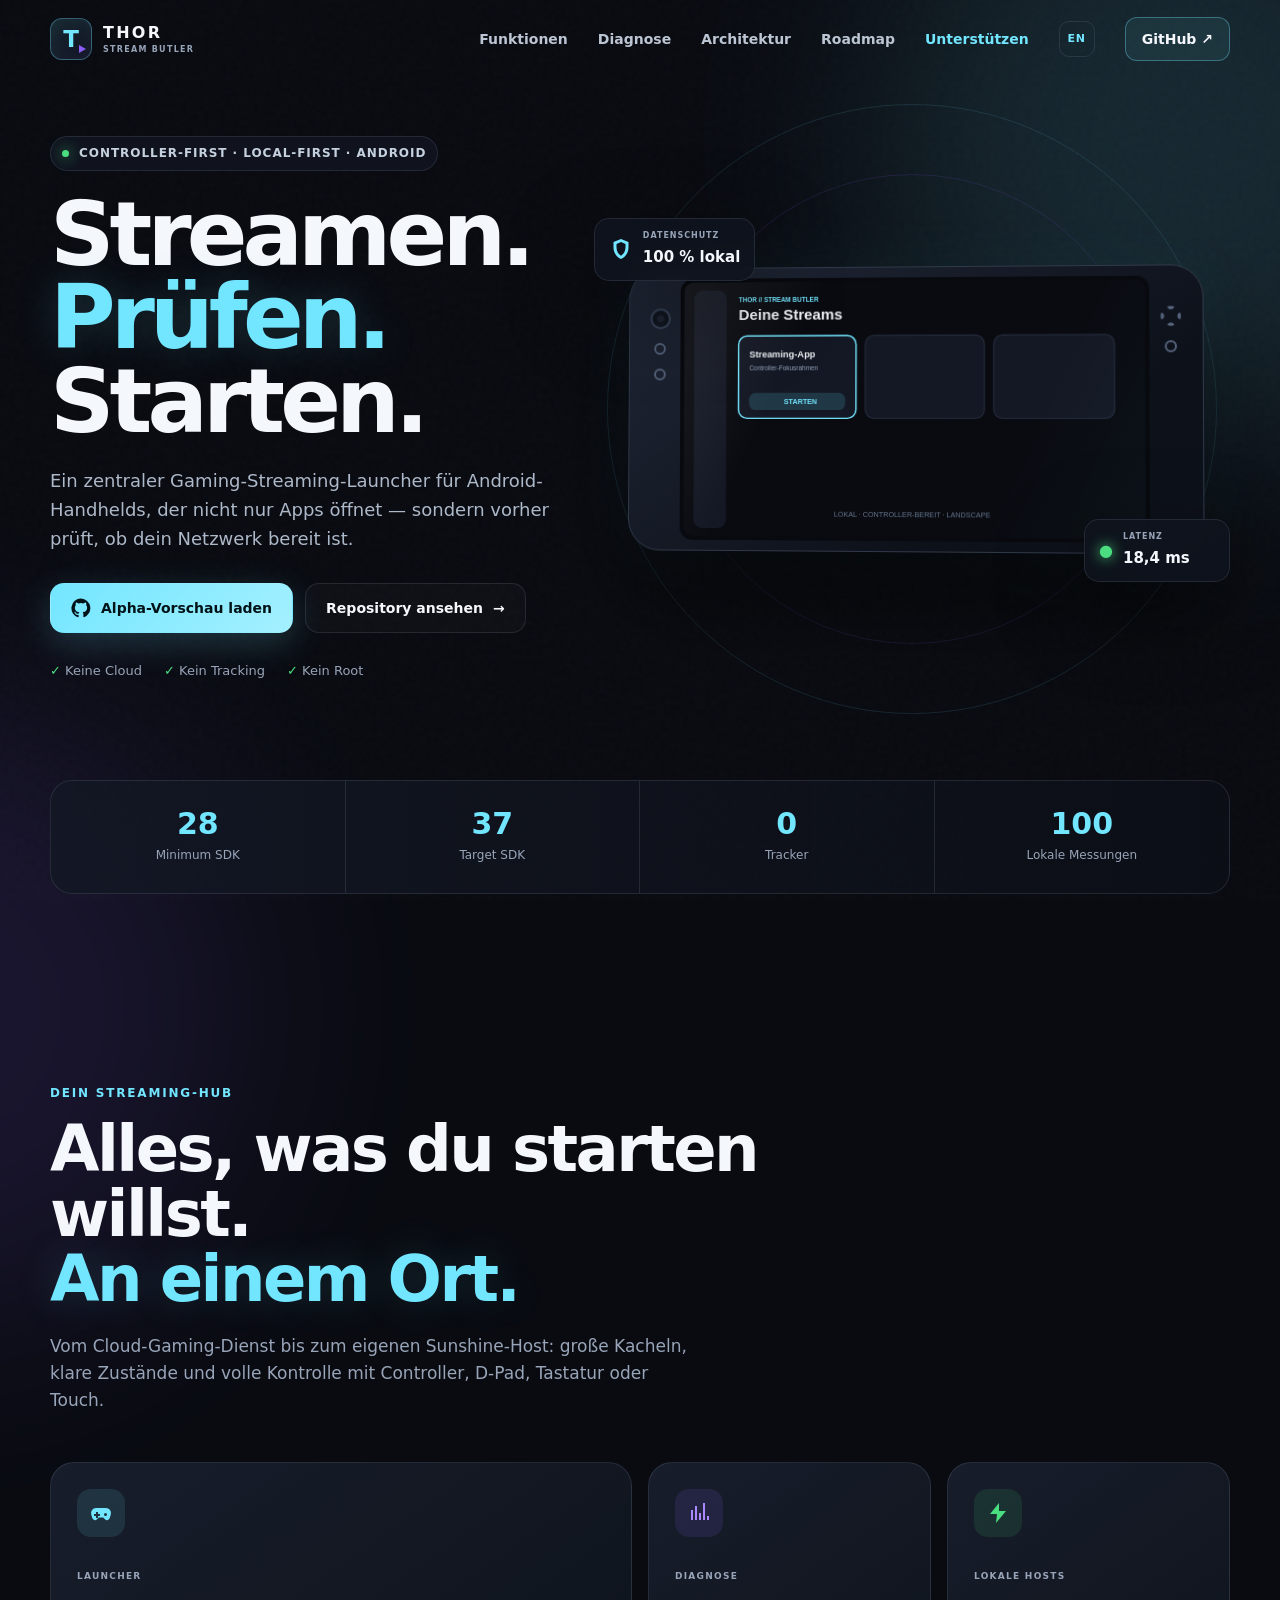
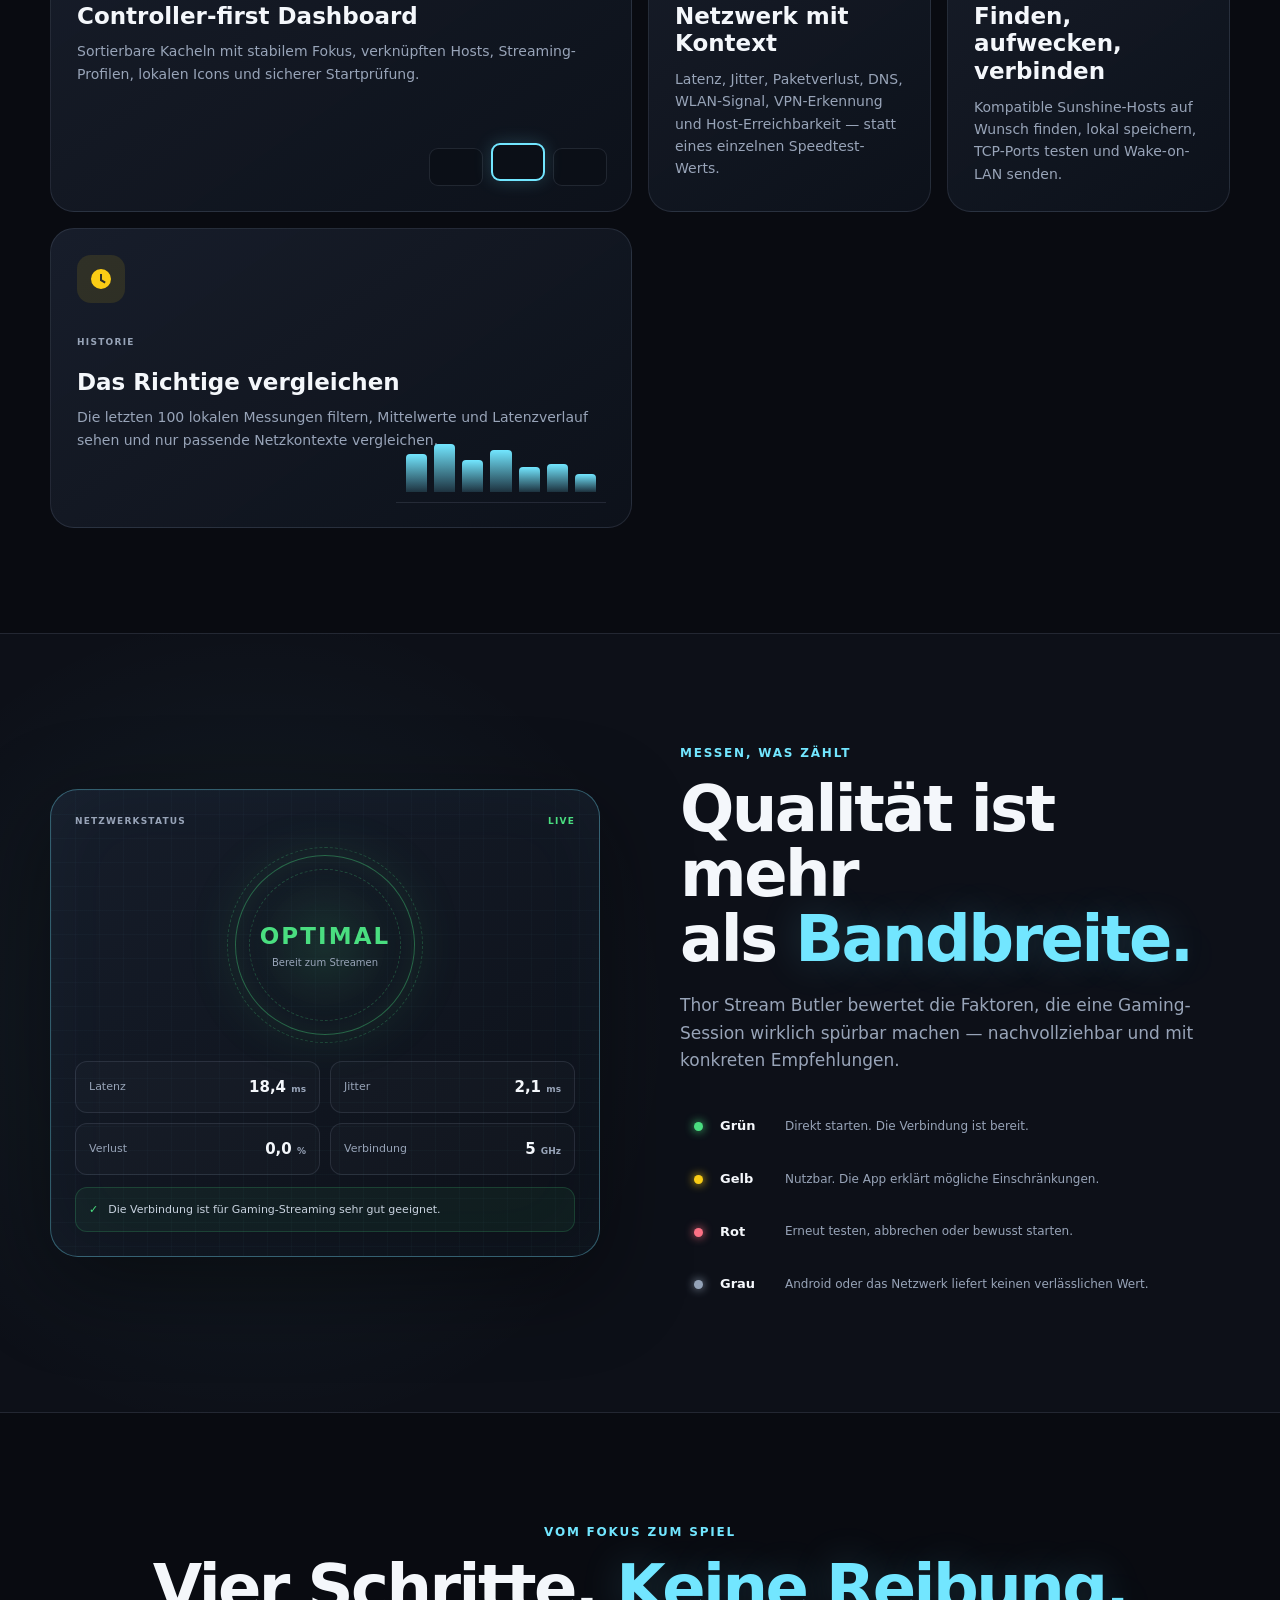
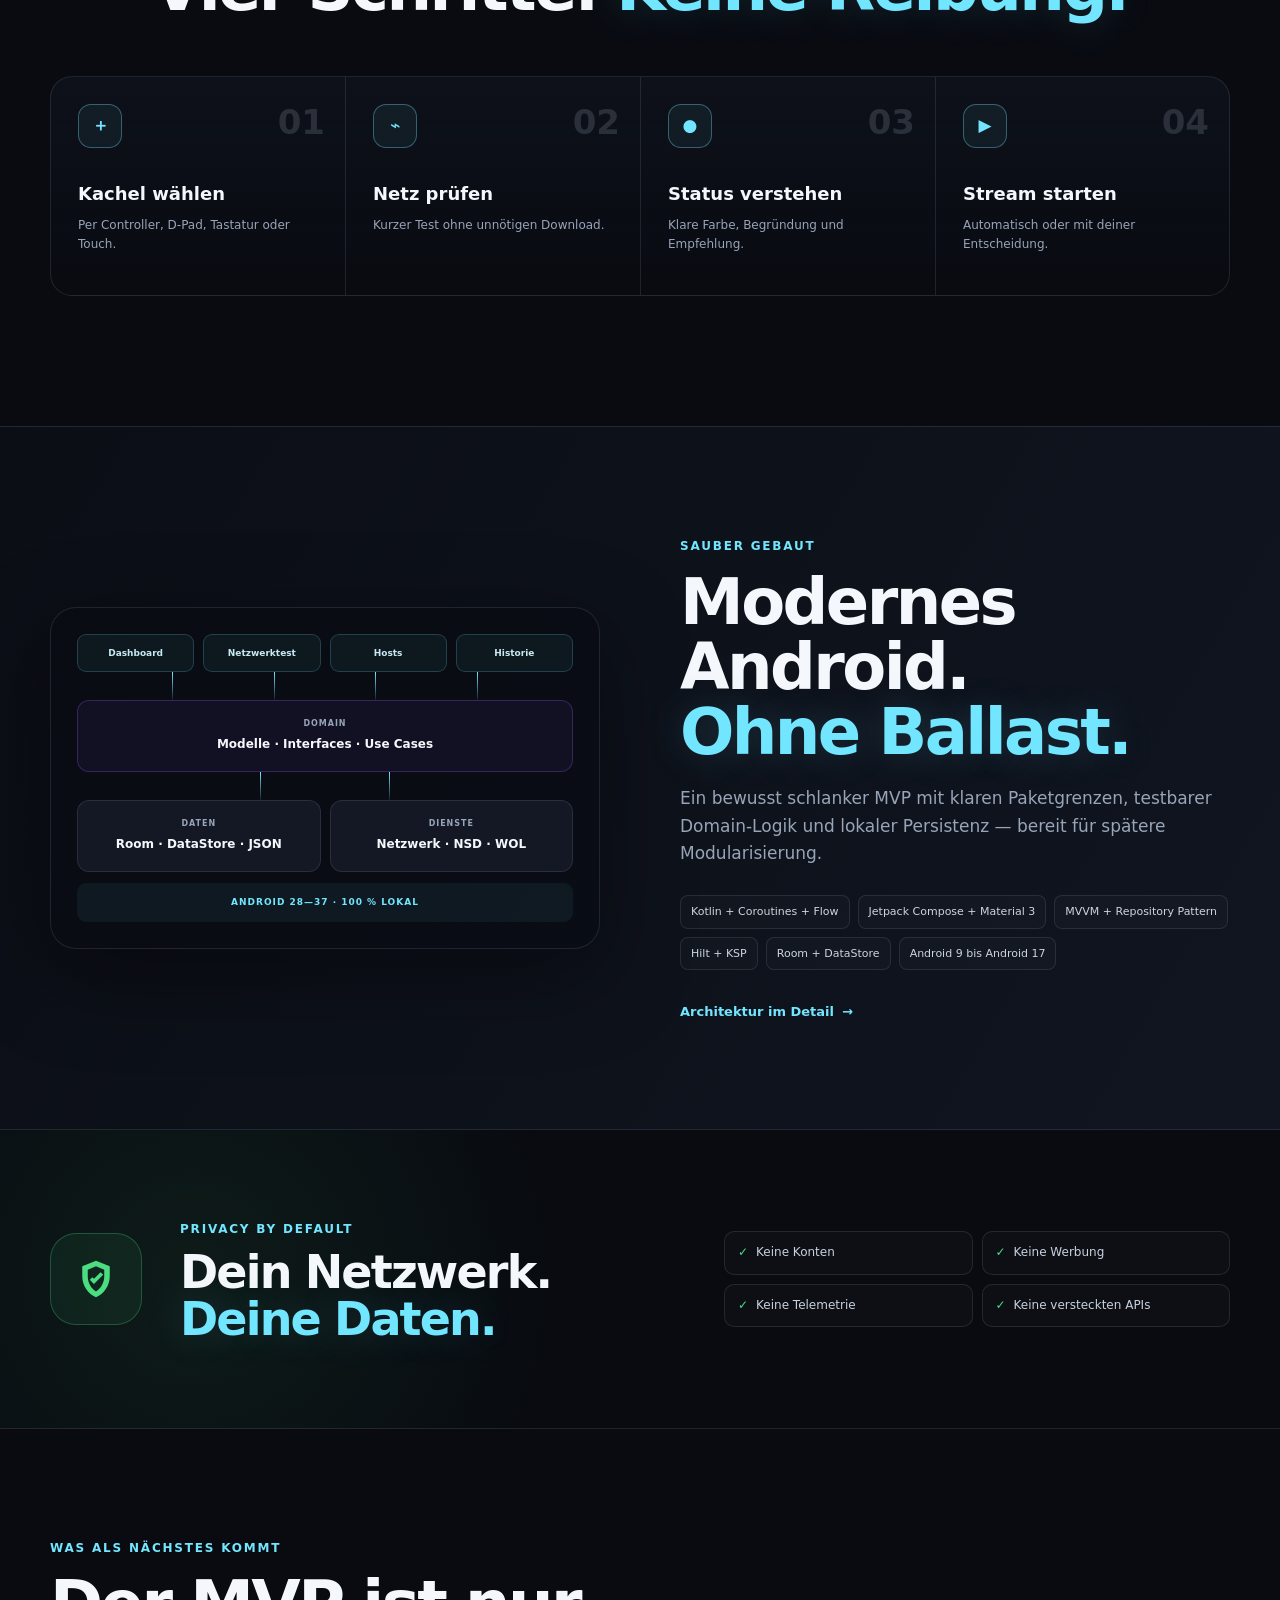
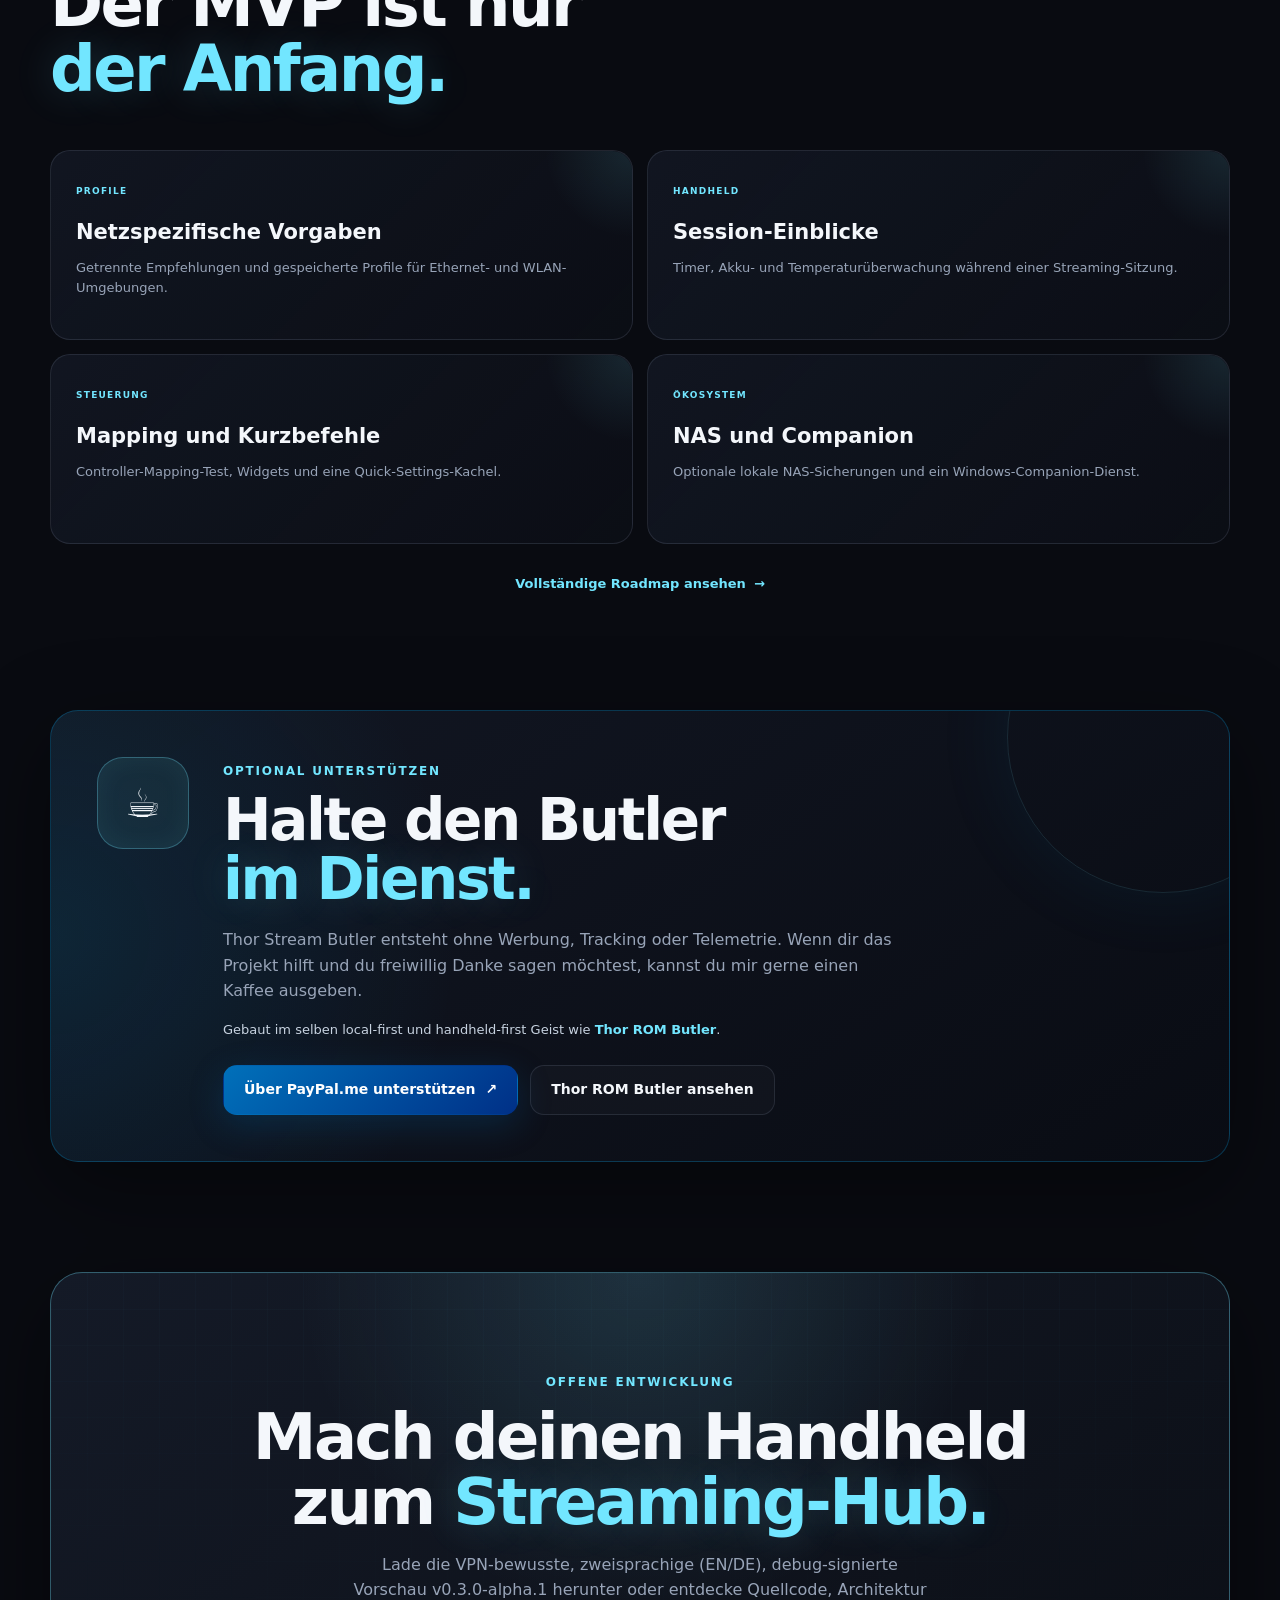
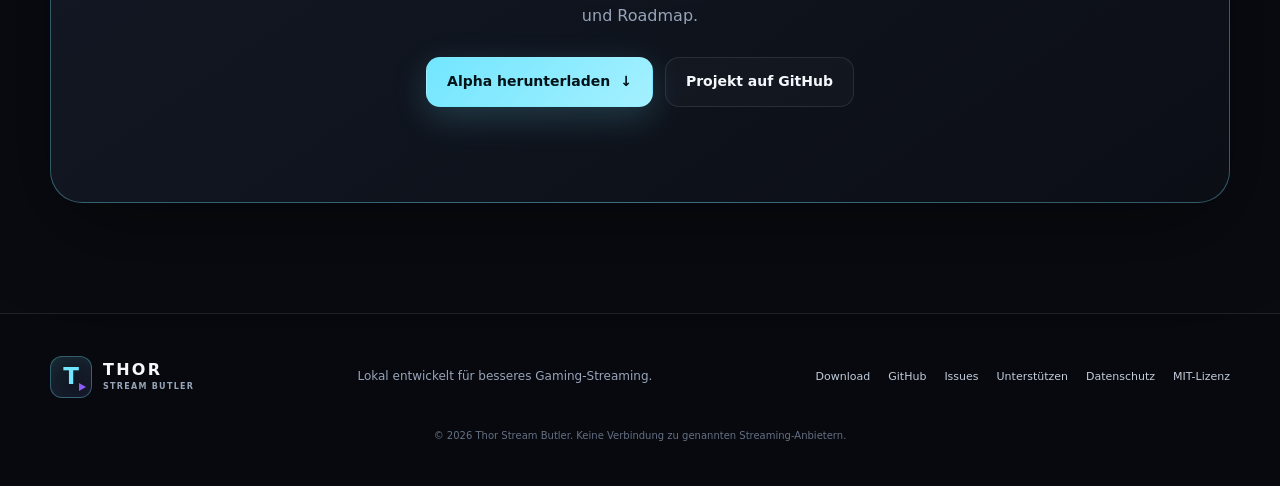
==== docs/de/index.html @ 39e998e2 "docs: prepare bilingual market release gates" ====
<!doctype html>
<html lang="de">
<head>
  <meta charset="utf-8">
  <meta name="viewport" content="width=device-width, initial-scale=1">
  <meta name="theme-color" content="#090b11">
  <meta name="color-scheme" content="dark">
  <meta name="description" content="Thor Stream Butler bündelt Gaming-Streaming-Apps auf Android-Handhelds und prüft vor dem Start die Netzwerkqualität.">
  <meta name="keywords" content="Android, Gaming-Handheld, Streaming-Launcher, Moonlight, Sunshine, Remote Play, Kotlin, Jetpack Compose">
  <meta name="author" content="Thor Stream Butler Contributors">
  <meta property="og:type" content="website">
  <meta property="og:locale" content="de_DE">
  <meta property="og:title" content="Thor Stream Butler — Streamen. Prüfen. Starten.">
  <meta property="og:description" content="Der lokale, controller-first Gaming-Streaming-Launcher für Android-Handhelds.">
  <meta property="og:url" content="https://strugglechen1337.github.io/thor-stream-butler/de/">
  <meta property="og:image" content="https://strugglechen1337.github.io/thor-stream-butler/screenshots/dashboard-landscape-de.svg">
  <meta name="twitter:card" content="summary_large_image">
  <link rel="canonical" href="https://strugglechen1337.github.io/thor-stream-butler/de/">
  <link rel="alternate" hreflang="en" href="https://strugglechen1337.github.io/thor-stream-butler/">
  <link rel="alternate" hreflang="de" href="https://strugglechen1337.github.io/thor-stream-butler/de/">
  <link rel="alternate" hreflang="x-default" href="https://strugglechen1337.github.io/thor-stream-butler/">
  <link rel="icon" href="data:image/svg+xml,%3Csvg xmlns='http://www.w3.org/2000/svg' viewBox='0 0 64 64'%3E%3Crect width='64' height='64' rx='16' fill='%23090b11'/%3E%3Cpath d='M13 14h38v9H37v28H27V23H13z' fill='%2372e6ff'/%3E%3Cpath d='m40 29 12 6-12 6z' fill='%238b5cf6'/%3E%3C/svg%3E">
  <link rel="stylesheet" href="../styles.css">
  <title>Thor Stream Butler — Gaming-Streaming für Android-Handhelds</title>
  <script type="application/ld+json">
  {
    "@context": "https://schema.org",
    "@type": "SoftwareApplication",
    "name": "Thor Stream Butler",
    "applicationCategory": "GameApplication",
    "operatingSystem": "Android 9 oder neuer",
    "softwareVersion": "0.3.0-alpha.1",
    "description": "Lokaler Gaming-Streaming-Launcher mit Netzwerkdiagnose für Android-Handhelds.",
    "url": "https://strugglechen1337.github.io/thor-stream-butler/de/",
    "codeRepository": "https://github.com/Strugglechen1337/thor-stream-butler",
    "isAccessibleForFree": true
  }
  </script>
</head>
<body>
  <a class="skip-link" href="#main">Zum Inhalt springen</a>
  <div class="noise" aria-hidden="true"></div>
  <div class="ambient ambient-one" aria-hidden="true"></div>
  <div class="ambient ambient-two" aria-hidden="true"></div>

  <header class="site-header" data-header>
    <div class="shell header-inner">
      <a class="brand" href="#top" aria-label="Thor Stream Butler Startseite">
        <span class="brand-mark" aria-hidden="true"><span>T</span><i></i></span>
        <span class="brand-copy"><strong>THOR</strong><small>STREAM BUTLER</small></span>
      </a>
      <button class="nav-toggle" type="button" aria-expanded="false" aria-controls="site-nav" data-nav-toggle>
        <span></span><span></span><span></span><span class="sr-only">Navigation öffnen</span>
      </button>
      <nav class="site-nav" id="site-nav" aria-label="Hauptnavigation" data-nav>
        <a href="#features">Funktionen</a>
        <a href="#diagnose">Diagnose</a>
        <a href="#architektur">Architektur</a>
        <a href="#roadmap">Roadmap</a>
        <a href="#support">Unterstützen</a>
        <a class="language-link" href="../" lang="en" hreflang="en" aria-label="English version">EN</a>
        <a class="nav-cta" href="https://github.com/Strugglechen1337/thor-stream-butler">GitHub <span aria-hidden="true">↗</span></a>
      </nav>
    </div>
  </header>

  <main id="main">
    <section class="hero shell" id="top">
      <div class="hero-copy" data-reveal>
        <div class="eyebrow"><span class="live-dot"></span> Controller-first · Local-first · Android</div>
        <h1>Streamen.<br><span>Prüfen.</span> Starten.</h1>
        <p class="hero-lead">Ein zentraler Gaming-Streaming-Launcher für Android-Handhelds, der nicht nur Apps öffnet — sondern vorher prüft, ob dein Netzwerk bereit ist.</p>
        <div class="hero-actions">
          <a class="button button-primary" href="https://github.com/Strugglechen1337/thor-stream-butler/releases/tag/v0.3.0-alpha.1">
            <svg viewBox="0 0 24 24" aria-hidden="true"><path d="M12 .7a11.5 11.5 0 0 0-3.64 22.41c.58.11.79-.25.79-.56v-2.24c-3.22.7-3.9-1.37-3.9-1.37-.53-1.34-1.29-1.7-1.29-1.7-1.05-.72.08-.71.08-.71 1.17.08 1.78 1.2 1.78 1.2 1.04 1.77 2.72 1.26 3.38.96.1-.75.4-1.26.74-1.55-2.57-.29-5.27-1.28-5.27-5.68 0-1.26.45-2.28 1.19-3.09-.12-.29-.52-1.46.11-3.05 0 0 .97-.31 3.16 1.18a10.97 10.97 0 0 1 5.75 0c2.19-1.49 3.15-1.18 3.15-1.18.63 1.59.23 2.76.11 3.05.74.81 1.19 1.83 1.19 3.09 0 4.41-2.71 5.38-5.29 5.67.42.36.79 1.06.79 2.14v3.17c0 .31.21.68.8.56A11.5 11.5 0 0 0 12 .7Z"/></svg>
            Alpha-Vorschau laden
          </a>
          <a class="button button-ghost" href="https://github.com/Strugglechen1337/thor-stream-butler">Repository ansehen <span aria-hidden="true">→</span></a>
        </div>
        <ul class="hero-proof" aria-label="Projektprinzipien">
          <li><span>✓</span> Keine Cloud</li>
          <li><span>✓</span> Kein Tracking</li>
          <li><span>✓</span> Kein Root</li>
        </ul>
      </div>

      <div class="hero-visual" data-reveal data-delay="120">
        <div class="orbit orbit-one" aria-hidden="true"></div>
        <div class="orbit orbit-two" aria-hidden="true"></div>
        <div class="device" aria-label="Konzeptansicht des Landscape-Dashboards">
          <div class="device-rail left"><span></span><span></span><span></span></div>
          <div class="device-screen">
            <div class="screen-glare"></div>
            <img src="../screenshots/dashboard-landscape-de.svg" alt="Thor Stream Butler Dashboard-Konzept im Landscape-Format" width="1280" height="720">
          </div>
          <div class="device-rail right"><span class="button-cluster"></span><span></span></div>
        </div>
        <div class="status-card latency-card"><span class="status-icon optimal">●</span><span><small>LATENZ</small><strong>18,4 ms</strong></span></div>
        <div class="status-card privacy-card">
          <svg viewBox="0 0 24 24" aria-hidden="true"><path d="M12 2 4.5 5v5.5c0 5.1 3.2 9.7 7.5 11.5 4.3-1.8 7.5-6.4 7.5-11.5V5L12 2Zm0 3.1 4.5 1.8v3.6c0 3.5-1.9 6.8-4.5 8.3-2.6-1.5-4.5-4.8-4.5-8.3V6.9L12 5.1Z"/></svg>
          <span><small>DATENSCHUTZ</small><strong>100 % lokal</strong></span>
        </div>
      </div>
    </section>

    <section class="stats shell" aria-label="Technische Eckdaten" data-reveal>
      <div><strong>28</strong><span>Minimum SDK</span></div>
      <div><strong>37</strong><span>Target SDK</span></div>
      <div><strong>0</strong><span>Tracker</span></div>
      <div><strong>100</strong><span>Lokale Messungen</span></div>
    </section>

    <section class="section shell" id="features">
      <div class="section-heading" data-reveal>
        <span class="kicker">DEIN STREAMING-HUB</span>
        <h2>Alles, was du starten willst.<br><em>An einem Ort.</em></h2>
        <p>Vom Cloud-Gaming-Dienst bis zum eigenen Sunshine-Host: große Kacheln, klare Zustände und volle Kontrolle mit Controller, D-Pad, Tastatur oder Touch.</p>
      </div>
      <div class="feature-grid">
        <article class="feature-card feature-card-wide" data-reveal>
          <div class="card-icon cyan"><svg viewBox="0 0 24 24" aria-hidden="true"><path d="M7 7h10a5 5 0 0 1 4.8 6.4l-1.1 3.7a2.8 2.8 0 0 1-4.7 1.2l-1.8-1.8H9.8L8 18.3a2.8 2.8 0 0 1-4.7-1.2l-1.1-3.7A5 5 0 0 1 7 7Zm0 4v2H5v2h2v2h2v-2h2v-2H9v-2H7Zm9.5 1a1.5 1.5 0 1 0 0 3 1.5 1.5 0 0 0 0-3Z"/></svg></div>
          <div><span class="card-label">LAUNCHER</span><h3>Controller-first Dashboard</h3><p>Sortierbare Kacheln mit stabilem Fokus, verknüpften Hosts, Streaming-Profilen, lokalen Icons und sicherer Startprüfung.</p></div>
          <div class="focus-demo" aria-hidden="true"><span></span><span class="focused"></span><span></span></div>
        </article>
        <article class="feature-card" data-reveal data-delay="80">
          <div class="card-icon purple"><svg viewBox="0 0 24 24" aria-hidden="true"><path d="M4 19h2V9H4v10Zm4 0h2V5H8v14Zm4 0h2v-7h-2v7Zm4 0h2V2h-2v17Zm4 0h2v-4h-2v4Z"/></svg></div>
          <span class="card-label">DIAGNOSE</span><h3>Netzwerk mit Kontext</h3><p>Latenz, Jitter, Paketverlust, DNS, WLAN-Signal, VPN-Erkennung und Host-Erreichbarkeit — statt eines einzelnen Speedtest-Werts.</p>
        </article>
        <article class="feature-card" data-reveal data-delay="140">
          <div class="card-icon green"><svg viewBox="0 0 24 24" aria-hidden="true"><path d="m13 2-9 11h7l-1 9 10-12h-7V2Z"/></svg></div>
          <span class="card-label">LOKALE HOSTS</span><h3>Finden, aufwecken, verbinden</h3><p>Kompatible Sunshine-Hosts auf Wunsch finden, lokal speichern, TCP-Ports testen und Wake-on-LAN senden.</p>
        </article>
        <article class="feature-card feature-card-wide" data-reveal data-delay="200">
          <div class="card-icon yellow"><svg viewBox="0 0 24 24" aria-hidden="true"><path d="M12 2a10 10 0 1 0 10 10A10 10 0 0 0 12 2Zm1 5v5.6l3.7 2.2-1 1.7L11 13.7V7h2Z"/></svg></div>
          <div><span class="card-label">HISTORIE</span><h3>Das Richtige vergleichen</h3><p>Die letzten 100 lokalen Messungen filtern, Mittelwerte und Latenzverlauf sehen und nur passende Netzkontexte vergleichen.</p></div>
          <div class="sparkline" aria-hidden="true"><i></i><i></i><i></i><i></i><i></i><i></i><i></i></div>
        </article>
      </div>
    </section>

    <section class="section diagnostic-section" id="diagnose">
      <div class="shell split-layout">
        <div class="diagnostic-visual" data-reveal>
          <div class="diagnostic-panel">
            <div class="panel-top"><span>NETZWERKSTATUS</span><span class="panel-live">LIVE</span></div>
            <div class="quality-orb"><div><strong>OPTIMAL</strong><span>Bereit zum Streamen</span></div></div>
            <div class="metric-grid">
              <div><span>Latenz</span><strong>18,4 <small>ms</small></strong></div>
              <div><span>Jitter</span><strong>2,1 <small>ms</small></strong></div>
              <div><span>Verlust</span><strong>0,0 <small>%</small></strong></div>
              <div><span>Verbindung</span><strong>5 <small>GHz</small></strong></div>
            </div>
            <div class="recommendation"><span>✓</span><p>Die Verbindung ist für Gaming-Streaming sehr gut geeignet.</p></div>
          </div>
        </div>
        <div class="diagnostic-copy" data-reveal data-delay="100">
          <span class="kicker">MESSEN, WAS ZÄHLT</span>
          <h2>Qualität ist mehr<br>als <em>Bandbreite.</em></h2>
          <p>Thor Stream Butler bewertet die Faktoren, die eine Gaming-Session wirklich spürbar machen — nachvollziehbar und mit konkreten Empfehlungen.</p>
          <div class="quality-list">
            <div><span class="quality-dot green"></span><strong>Grün</strong><p>Direkt starten. Die Verbindung ist bereit.</p></div>
            <div><span class="quality-dot yellow"></span><strong>Gelb</strong><p>Nutzbar. Die App erklärt mögliche Einschränkungen.</p></div>
            <div><span class="quality-dot red"></span><strong>Rot</strong><p>Erneut testen, abbrechen oder bewusst starten.</p></div>
            <div><span class="quality-dot gray"></span><strong>Grau</strong><p>Android oder das Netzwerk liefert keinen verlässlichen Wert.</p></div>
          </div>
        </div>
      </div>
    </section>

    <section class="section shell flow-section">
      <div class="section-heading compact" data-reveal><span class="kicker">VOM FOKUS ZUM SPIEL</span><h2>Vier Schritte. <em>Keine Reibung.</em></h2></div>
      <ol class="flow-grid">
        <li data-reveal><span>01</span><div class="flow-icon">＋</div><h3>Kachel wählen</h3><p>Per Controller, D-Pad, Tastatur oder Touch.</p></li>
        <li data-reveal data-delay="70"><span>02</span><div class="flow-icon">⌁</div><h3>Netz prüfen</h3><p>Kurzer Test ohne unnötigen Download.</p></li>
        <li data-reveal data-delay="140"><span>03</span><div class="flow-icon">●</div><h3>Status verstehen</h3><p>Klare Farbe, Begründung und Empfehlung.</p></li>
        <li data-reveal data-delay="210"><span>04</span><div class="flow-icon">▶</div><h3>Stream starten</h3><p>Automatisch oder mit deiner Entscheidung.</p></li>
      </ol>
    </section>

    <section class="section architecture-section" id="architektur">
      <div class="shell split-layout reverse">
        <div class="architecture-copy" data-reveal>
          <span class="kicker">SAUBER GEBAUT</span>
          <h2>Modernes Android.<br><em>Ohne Ballast.</em></h2>
          <p>Ein bewusst schlanker MVP mit klaren Paketgrenzen, testbarer Domain-Logik und lokaler Persistenz — bereit für spätere Modularisierung.</p>
          <ul class="tech-list"><li>Kotlin + Coroutines + Flow</li><li>Jetpack Compose + Material 3</li><li>MVVM + Repository Pattern</li><li>Hilt + KSP</li><li>Room + DataStore</li><li>Android 9 bis Android 17</li></ul>
          <a class="text-link" href="https://github.com/Strugglechen1337/thor-stream-butler#projektstruktur">Architektur im Detail <span>→</span></a>
        </div>
        <div class="architecture-map" data-reveal data-delay="100" aria-label="Architekturübersicht">
          <div class="arch-row arch-features"><span>Dashboard</span><span>Netzwerktest</span><span>Hosts</span><span>Historie</span></div>
          <div class="arch-connector"><i></i><i></i><i></i><i></i></div>
          <div class="arch-block domain"><small>DOMAIN</small><strong>Modelle · Interfaces · Use Cases</strong></div>
          <div class="arch-connector short"><i></i><i></i></div>
          <div class="arch-row"><div class="arch-block"><small>DATEN</small><strong>Room · DataStore · JSON</strong></div><div class="arch-block"><small>DIENSTE</small><strong>Netzwerk · NSD · WOL</strong></div></div>
          <div class="arch-foundation">ANDROID 28—37 · 100 % LOKAL</div>
        </div>
      </div>
    </section>

    <section class="privacy-section">
      <div class="shell privacy-inner" data-reveal>
        <div class="privacy-mark"><svg viewBox="0 0 24 24" aria-hidden="true"><path d="M12 2 4.5 5v5.5c0 5.1 3.2 9.7 7.5 11.5 4.3-1.8 7.5-6.4 7.5-11.5V5L12 2Zm0 3.1 4.5 1.8v3.6c0 3.5-1.9 6.8-4.5 8.3-2.6-1.5-4.5-4.8-4.5-8.3V6.9L12 5.1Zm-1.1 9.6-2.3-2.3 1.4-1.4.9.9 3.6-3.6 1.4 1.4-5 5Z"/></svg></div>
        <div><span class="kicker">PRIVACY BY DEFAULT</span><h2>Dein Netzwerk.<br><em>Deine Daten.</em></h2></div>
        <ul><li>Keine Konten</li><li>Keine Werbung</li><li>Keine Telemetrie</li><li>Keine versteckten APIs</li></ul>
      </div>
    </section>

    <section class="section shell" id="roadmap">
      <div class="section-heading" data-reveal><span class="kicker">WAS ALS NÄCHSTES KOMMT</span><h2>Der MVP ist nur<br><em>der Anfang.</em></h2></div>
      <div class="roadmap-grid">
        <article data-reveal><span>PROFILE</span><h3>Netzspezifische Vorgaben</h3><p>Getrennte Empfehlungen und gespeicherte Profile für Ethernet- und WLAN-Umgebungen.</p></article>
        <article data-reveal data-delay="60"><span>HANDHELD</span><h3>Session-Einblicke</h3><p>Timer, Akku- und Temperaturüberwachung während einer Streaming-Sitzung.</p></article>
        <article data-reveal data-delay="120"><span>STEUERUNG</span><h3>Mapping und Kurzbefehle</h3><p>Controller-Mapping-Test, Widgets und eine Quick-Settings-Kachel.</p></article>
        <article data-reveal data-delay="180"><span>ÖKOSYSTEM</span><h3>NAS und Companion</h3><p>Optionale lokale NAS-Sicherungen und ein Windows-Companion-Dienst.</p></article>
      </div>
      <a class="text-link centered" href="https://github.com/Strugglechen1337/thor-stream-butler#roadmap-nach-dem-mvp">Vollständige Roadmap ansehen <span>→</span></a>
    </section>

    <section class="support-section shell" id="support" data-reveal>
      <div class="support-card">
        <div class="support-icon" aria-hidden="true">☕</div>
        <div class="support-copy">
          <span class="kicker">OPTIONAL UNTERSTÜTZEN</span>
          <h2>Halte den Butler<br><em>im Dienst.</em></h2>
          <p>Thor Stream Butler entsteht ohne Werbung, Tracking oder Telemetrie. Wenn dir das Projekt hilft und du freiwillig Danke sagen möchtest, kannst du mir gerne einen Kaffee ausgeben.</p>
          <p class="family-note">Gebaut im selben local-first und handheld-first Geist wie <a href="https://github.com/Strugglechen1337/ThorROMButler">Thor ROM Butler</a>.</p>
          <div class="hero-actions">
            <a class="button button-paypal" href="https://paypal.me/marcelstrohmeyer" target="_blank" rel="noopener noreferrer">Über PayPal.me unterstützen <span aria-hidden="true">↗</span></a>
            <a class="button button-ghost" href="https://github.com/Strugglechen1337/ThorROMButler">Thor ROM Butler ansehen</a>
          </div>
        </div>
      </div>
    </section>

    <section class="final-cta shell" data-reveal>
      <div class="cta-grid" aria-hidden="true"></div>
      <div class="cta-content">
        <span class="kicker">OFFENE ENTWICKLUNG</span>
        <h2>Mach deinen Handheld<br>zum <em>Streaming-Hub.</em></h2>
        <p>Lade die VPN-bewusste, zweisprachige (EN/DE), debug-signierte Vorschau v0.3.0-alpha.1 herunter oder entdecke Quellcode, Architektur und Roadmap.</p>
        <div class="hero-actions centered-actions">
          <a class="button button-primary" href="https://github.com/Strugglechen1337/thor-stream-butler/releases/tag/v0.3.0-alpha.1">Alpha herunterladen <span>↓</span></a>
          <a class="button button-ghost" href="https://github.com/Strugglechen1337/thor-stream-butler">Projekt auf GitHub</a>
        </div>
      </div>
    </section>
  </main>

  <footer class="site-footer">
    <div class="shell footer-inner">
      <a class="brand" href="#top"><span class="brand-mark" aria-hidden="true"><span>T</span><i></i></span><span class="brand-copy"><strong>THOR</strong><small>STREAM BUTLER</small></span></a>
      <p>Lokal entwickelt für besseres Gaming-Streaming.</p>
      <div class="footer-links"><a href="https://github.com/Strugglechen1337/thor-stream-butler/releases/tag/v0.3.0-alpha.1">Download</a><a href="https://github.com/Strugglechen1337/thor-stream-butler">GitHub</a><a href="https://github.com/Strugglechen1337/thor-stream-butler/issues">Issues</a><a href="#support">Unterstützen</a><a href="./datenschutz/">Datenschutz</a><a href="https://github.com/Strugglechen1337/thor-stream-butler/blob/main/LICENSE">MIT-Lizenz</a></div>
      <small>© <span data-year></span> Thor Stream Butler. Keine Verbindung zu genannten Streaming-Anbietern.</small>
    </div>
  </footer>

  <script src="../app.js" defer></script>
</body>
</html>
---- docs/styles.css ----
:root {
  --bg: #090b11;
  --bg-soft: #0d1018;
  --surface: #131824;
  --surface-2: #1a2130;
  --line: rgba(148, 163, 184, .16);
  --line-strong: rgba(114, 230, 255, .35);
  --text: #f4f7fb;
  --muted: #98a4b8;
  --cyan: #72e6ff;
  --cyan-deep: #1aa7c2;
  --purple: #8b5cf6;
  --green: #4ade80;
  --yellow: #facc15;
  --red: #fb7185;
  --gray: #94a3b8;
  --radius: 24px;
  --shell: min(1180px, calc(100vw - 40px));
  --shadow: 0 26px 90px rgba(0, 0, 0, .42);
}

* { box-sizing: border-box; }
html { scroll-behavior: smooth; scroll-padding-top: 100px; }
body { margin: 0; min-width: 320px; background: var(--bg); color: var(--text); font-family: Inter, ui-sans-serif, system-ui, -apple-system, BlinkMacSystemFont, "Segoe UI", sans-serif; line-height: 1.6; overflow-x: hidden; }
a { color: inherit; text-decoration: none; }
button, a { -webkit-tap-highlight-color: transparent; }
button { color: inherit; font: inherit; }
img, svg { display: block; max-width: 100%; }
::selection { color: #00151c; background: var(--cyan); }

.shell { width: var(--shell); margin-inline: auto; }
.sr-only { position: absolute; width: 1px; height: 1px; overflow: hidden; clip: rect(0, 0, 0, 0); white-space: nowrap; }
.skip-link { position: fixed; z-index: 1000; top: 12px; left: 12px; padding: 10px 16px; border-radius: 10px; color: #00151c; background: var(--cyan); transform: translateY(-160%); transition: transform .2s; }
.skip-link:focus { transform: translateY(0); }
:focus-visible { outline: 3px solid var(--cyan); outline-offset: 4px; }
.noise { position: fixed; z-index: -1; inset: 0; opacity: .035; pointer-events: none; background-image: url("data:image/svg+xml,%3Csvg viewBox='0 0 180 180' xmlns='http://www.w3.org/2000/svg'%3E%3Cfilter id='n'%3E%3CfeTurbulence type='fractalNoise' baseFrequency='.9' numOctaves='4' stitchTiles='stitch'/%3E%3C/filter%3E%3Crect width='100%25' height='100%25' filter='url(%23n)' opacity='.6'/%3E%3C/svg%3E"); }
.ambient { position: absolute; z-index: -2; width: 620px; height: 620px; border-radius: 50%; filter: blur(110px); opacity: .13; pointer-events: none; }
.ambient-one { top: -170px; right: -220px; background: var(--cyan); }
.ambient-two { top: 700px; left: -380px; background: var(--purple); }

.site-header { position: fixed; z-index: 100; top: 0; width: 100%; border-bottom: 1px solid transparent; transition: background .25s, border-color .25s, backdrop-filter .25s; }
.site-header.scrolled { border-color: var(--line); background: rgba(9, 11, 17, .82); backdrop-filter: blur(18px); }
.header-inner { display: flex; align-items: center; justify-content: space-between; min-height: 78px; }
.brand { display: inline-flex; align-items: center; gap: 11px; }
.brand-mark { position: relative; display: grid; width: 42px; height: 42px; border: 1px solid var(--line-strong); border-radius: 12px; place-items: center; background: linear-gradient(145deg, rgba(114, 230, 255, .12), rgba(139, 92, 246, .08)); box-shadow: inset 0 0 20px rgba(114, 230, 255, .06); }
.brand-mark span { color: var(--cyan); font-size: 23px; font-weight: 900; line-height: 1; }
.brand-mark i { position: absolute; right: 5px; bottom: 6px; width: 0; height: 0; border-top: 4px solid transparent; border-bottom: 4px solid transparent; border-left: 7px solid var(--purple); }
.brand-copy { display: grid; line-height: 1; }
.brand-copy strong { letter-spacing: .14em; font-size: 16px; }
.brand-copy small { margin-top: 5px; color: var(--muted); letter-spacing: .16em; font-size: 8px; font-weight: 700; }
.site-nav { display: flex; align-items: center; gap: 30px; color: #bcc5d3; font-size: 14px; font-weight: 650; }
.site-nav a { transition: color .2s; }
.site-nav a:hover, .site-nav a.active { color: var(--cyan); }
.site-nav .language-link { display: inline-grid; min-width: 36px; min-height: 36px; border: 1px solid var(--line); border-radius: 10px; place-items: center; color: var(--cyan); font-size: 11px; letter-spacing: .08em; }
.site-nav .language-link:hover { border-color: var(--line-strong); background: rgba(114, 230, 255, .06); }
.site-nav .nav-cta { padding: 10px 16px; border: 1px solid var(--line-strong); border-radius: 12px; color: var(--text); background: rgba(114, 230, 255, .07); }
.nav-toggle { display: none; width: 44px; height: 44px; padding: 10px; border: 1px solid var(--line); border-radius: 12px; background: var(--surface); }
.nav-toggle > span:not(.sr-only) { display: block; width: 100%; height: 2px; margin: 4px 0; border-radius: 2px; background: var(--text); transition: transform .2s, opacity .2s; }

.hero { display: grid; grid-template-columns: .88fr 1.12fr; gap: 44px; align-items: center; min-height: 780px; padding-top: 116px; padding-bottom: 78px; }
.hero-copy { position: relative; z-index: 2; }
.eyebrow, .kicker { color: var(--cyan); letter-spacing: .15em; font-size: 12px; font-weight: 800; text-transform: uppercase; }
.eyebrow { display: inline-flex; align-items: center; gap: 10px; padding: 7px 11px; border: 1px solid var(--line); border-radius: 99px; color: #c5d1df; letter-spacing: .08em; background: rgba(19, 24, 36, .7); }
.live-dot { width: 7px; height: 7px; border-radius: 50%; background: var(--green); box-shadow: 0 0 14px var(--green); }
h1, h2, h3, p { margin-top: 0; }
h1 { max-width: 660px; margin: 22px 0 24px; letter-spacing: -.055em; font-size: clamp(58px, 7vw, 94px); font-weight: 880; line-height: .93; }
h1 span, h2 em { color: var(--cyan); font-style: normal; text-shadow: 0 0 40px rgba(114, 230, 255, .18); }
.hero-lead { max-width: 590px; margin-bottom: 30px; color: #adb8c8; font-size: 18px; }
.hero-actions { display: flex; flex-wrap: wrap; gap: 12px; align-items: center; }
.button { display: inline-flex; min-height: 50px; padding: 0 20px; border: 1px solid transparent; border-radius: 14px; align-items: center; justify-content: center; gap: 10px; font-size: 14px; font-weight: 800; transition: transform .2s, border-color .2s, background .2s, box-shadow .2s; }
.button:hover { transform: translateY(-2px); }
.button svg { width: 20px; fill: currentColor; }
.button-primary { color: #021318; background: linear-gradient(135deg, var(--cyan), #a4f0ff); box-shadow: 0 10px 35px rgba(114, 230, 255, .2); }
.button-primary:hover { box-shadow: 0 15px 45px rgba(114, 230, 255, .3); }
.button-ghost { border-color: var(--line); background: rgba(255, 255, 255, .025); }
.button-ghost:hover { border-color: var(--line-strong); background: rgba(114, 230, 255, .055); }
.hero-proof { display: flex; gap: 22px; margin: 28px 0 0; padding: 0; color: var(--muted); font-size: 13px; list-style: none; }
.hero-proof span { color: var(--green); }

.hero-visual { position: relative; min-width: 0; padding: 72px 30px; }
.orbit { position: absolute; inset: 50%; border: 1px solid rgba(114, 230, 255, .12); border-radius: 50%; transform: translate(-50%, -50%); }
.orbit-one { width: 610px; height: 610px; }
.orbit-two { width: 470px; height: 470px; border-color: rgba(139, 92, 246, .14); }
.device { position: relative; z-index: 2; display: grid; grid-template-columns: 42px 1fr 42px; align-items: stretch; padding: 10px; border: 1px solid #303949; border-radius: 32px; background: linear-gradient(145deg, #202736, #0d111a 70%); box-shadow: 0 45px 100px rgba(0, 0, 0, .62), 0 0 70px rgba(114, 230, 255, .07); transform: perspective(1000px) rotateY(-3deg) rotateX(1deg); }
.device-screen { position: relative; overflow: hidden; aspect-ratio: 16 / 9; border: 4px solid #080a0f; border-radius: 13px; background: #080a0f; }
.device-screen img { width: 100%; height: 100%; object-fit: cover; }
.screen-glare { position: absolute; z-index: 2; inset: 0; pointer-events: none; background: linear-gradient(115deg, rgba(255,255,255,.08), transparent 25%, transparent 72%, rgba(114,230,255,.04)); }
.device-rail { display: flex; flex-direction: column; align-items: center; gap: 14px; padding-top: 30px; }
.device-rail span { width: 12px; height: 12px; border: 2px solid #526078; border-radius: 50%; }
.device-rail.left span:first-child { width: 21px; height: 21px; border-color: #384459; box-shadow: inset 0 0 0 5px #111620; }
.device-rail.right .button-cluster { width: 20px; height: 20px; border: 0; background: radial-gradient(circle at 50% 0, #53617a 0 3px, transparent 4px), radial-gradient(circle at 100% 50%, #53617a 0 3px, transparent 4px), radial-gradient(circle at 50% 100%, #53617a 0 3px, transparent 4px), radial-gradient(circle at 0 50%, #53617a 0 3px, transparent 4px); }
.status-card { position: absolute; z-index: 4; display: flex; gap: 10px; align-items: center; min-width: 146px; padding: 11px 14px; border: 1px solid var(--line); border-radius: 15px; background: rgba(15, 20, 30, .88); box-shadow: var(--shadow); backdrop-filter: blur(12px); }
.status-card span { display: grid; }
.status-card small { color: var(--muted); letter-spacing: .12em; font-size: 8px; font-weight: 800; }
.status-card strong { margin-top: 2px; font-size: 15px; }
.latency-card { right: 0; bottom: 42px; }
.privacy-card { top: 24px; left: 0; }
.status-icon.optimal { display: block; color: var(--green); filter: drop-shadow(0 0 7px var(--green)); }
.privacy-card svg { width: 24px; fill: var(--cyan); }

.stats { display: grid; grid-template-columns: repeat(4, 1fr); overflow: hidden; margin-bottom: 80px; border: 1px solid var(--line); border-radius: 22px; background: linear-gradient(90deg, rgba(19,24,36,.85), rgba(13,16,24,.7)); }
.stats div { display: flex; flex-direction: column; align-items: center; padding: 28px 16px; border-right: 1px solid var(--line); text-align: center; }
.stats div:last-child { border-right: 0; }
.stats strong { color: var(--cyan); font-size: 30px; line-height: 1; }
.stats span { margin-top: 7px; color: var(--muted); font-size: 12px; }

.section { padding-top: 105px; padding-bottom: 105px; }
.section-heading { max-width: 770px; margin-bottom: 48px; }
.section-heading.compact { max-width: none; text-align: center; }
h2 { margin: 12px 0 20px; letter-spacing: -.04em; font-size: clamp(40px, 5vw, 66px); line-height: 1.02; }
.section-heading p, .diagnostic-copy > p, .architecture-copy > p { max-width: 650px; color: var(--muted); font-size: 17px; }
.feature-grid { display: grid; grid-template-columns: repeat(4, 1fr); gap: 16px; }
.feature-card { position: relative; overflow: hidden; min-height: 300px; padding: 26px; border: 1px solid var(--line); border-radius: var(--radius); background: linear-gradient(145deg, rgba(25,32,46,.88), rgba(14,18,28,.9)); transition: transform .25s, border-color .25s; }
.feature-card:hover { border-color: var(--line-strong); transform: translateY(-4px); }
.feature-card-wide { grid-column: span 2; }
.feature-card h3 { margin: 16px 0 10px; font-size: 23px; line-height: 1.2; }
.feature-card p { margin-bottom: 0; color: var(--muted); font-size: 14px; }
.card-label { color: var(--muted); letter-spacing: .14em; font-size: 9px; font-weight: 800; }
.card-icon { display: grid; width: 48px; height: 48px; margin-bottom: 24px; border-radius: 14px; place-items: center; }
.card-icon svg { width: 24px; fill: currentColor; }
.card-icon.cyan { color: var(--cyan); background: rgba(114,230,255,.11); }
.card-icon.purple { color: #a987ff; background: rgba(139,92,246,.13); }
.card-icon.green { color: var(--green); background: rgba(74,222,128,.11); }
.card-icon.yellow { color: var(--yellow); background: rgba(250,204,21,.11); }
.focus-demo { position: absolute; right: 24px; bottom: 25px; display: flex; gap: 8px; }
.focus-demo span { width: 54px; height: 38px; border: 1px solid var(--line); border-radius: 9px; background: #0b0f17; }
.focus-demo .focused { border: 2px solid var(--cyan); box-shadow: 0 0 18px rgba(114,230,255,.2); transform: translateY(-5px); }
.sparkline { position: absolute; right: 25px; bottom: 24px; display: flex; gap: 7px; align-items: end; width: 210px; height: 80px; padding: 10px; border-bottom: 1px solid var(--line); }
.sparkline i { flex: 1; border-radius: 4px 4px 0 0; background: linear-gradient(var(--cyan), rgba(114,230,255,.15)); }
.sparkline i:nth-child(1) { height: 65%; }.sparkline i:nth-child(2) { height: 82%; }.sparkline i:nth-child(3) { height: 54%; }.sparkline i:nth-child(4) { height: 72%; }.sparkline i:nth-child(5) { height: 42%; }.sparkline i:nth-child(6) { height: 48%; }.sparkline i:nth-child(7) { height: 30%; }

.diagnostic-section { border-block: 1px solid var(--line); background: radial-gradient(circle at 20% 50%, rgba(114,230,255,.065), transparent 38%), var(--bg-soft); }
.split-layout { display: grid; grid-template-columns: 1fr 1fr; gap: 80px; align-items: center; }
.split-layout.reverse > :first-child { order: 2; }
.diagnostic-panel { position: relative; overflow: hidden; padding: 24px; border: 1px solid var(--line-strong); border-radius: 28px; background: linear-gradient(145deg, #161d2a, #0c1018); box-shadow: var(--shadow), inset 0 0 80px rgba(114,230,255,.03); }
.diagnostic-panel::before { position: absolute; inset: 0; content: ""; pointer-events: none; background-image: linear-gradient(rgba(114,230,255,.025) 1px, transparent 1px), linear-gradient(90deg, rgba(114,230,255,.025) 1px, transparent 1px); background-size: 24px 24px; }
.panel-top { position: relative; display: flex; justify-content: space-between; color: var(--muted); letter-spacing: .13em; font-size: 9px; font-weight: 800; }
.panel-live { color: var(--green); }
.quality-orb { position: relative; display: grid; width: 180px; height: 180px; margin: 26px auto; border: 1px solid rgba(74,222,128,.4); border-radius: 50%; place-items: center; background: radial-gradient(circle, rgba(74,222,128,.12), transparent 62%); box-shadow: 0 0 55px rgba(74,222,128,.1), inset 0 0 34px rgba(74,222,128,.08); }
.quality-orb::before, .quality-orb::after { position: absolute; border: 1px dashed rgba(74,222,128,.24); border-radius: 50%; content: ""; }
.quality-orb::before { inset: -9px; }.quality-orb::after { inset: 13px; }
.quality-orb div { display: grid; z-index: 1; text-align: center; }
.quality-orb strong { color: var(--green); letter-spacing: .09em; font-size: 23px; }
.quality-orb span { color: var(--muted); font-size: 10px; }
.metric-grid { position: relative; display: grid; grid-template-columns: 1fr 1fr; gap: 10px; }
.metric-grid > div { display: flex; justify-content: space-between; align-items: center; padding: 13px; border: 1px solid var(--line); border-radius: 12px; background: rgba(255,255,255,.02); }
.metric-grid span { color: var(--muted); font-size: 11px; }
.metric-grid strong { font-size: 15px; }.metric-grid small { color: var(--muted); font-size: 9px; }
.recommendation { position: relative; display: flex; gap: 10px; margin-top: 12px; padding: 13px; border: 1px solid rgba(74,222,128,.18); border-radius: 12px; color: #c8d2df; background: rgba(74,222,128,.055); font-size: 11px; }
.recommendation span { color: var(--green); }.recommendation p { margin: 0; }
.diagnostic-copy h2, .architecture-copy h2 { margin-top: 12px; }
.quality-list { display: grid; gap: 8px; margin-top: 30px; }
.quality-list > div { display: grid; grid-template-columns: 16px 55px 1fr; gap: 10px; align-items: center; padding: 11px 13px; border: 1px solid transparent; border-radius: 12px; transition: border-color .2s, background .2s; }
.quality-list > div:hover { border-color: var(--line); background: rgba(255,255,255,.02); }
.quality-list strong { font-size: 13px; }.quality-list p { margin: 0; color: var(--muted); font-size: 12px; }
.quality-dot { width: 9px; height: 9px; border-radius: 50%; box-shadow: 0 0 10px currentColor; }
.quality-dot.green { color: var(--green); background: var(--green); }.quality-dot.yellow { color: var(--yellow); background: var(--yellow); }.quality-dot.red { color: var(--red); background: var(--red); }.quality-dot.gray { color: var(--gray); background: var(--gray); }

.flow-section { padding-bottom: 130px; }
.flow-grid { display: grid; grid-template-columns: repeat(4, 1fr); margin: 55px 0 0; padding: 0; counter-reset: flow; list-style: none; }
.flow-grid li { position: relative; min-height: 220px; padding: 27px; border-block: 1px solid var(--line); border-left: 1px solid var(--line); background: linear-gradient(180deg, rgba(19,24,36,.5), rgba(9,11,17,.3)); }
.flow-grid li:first-child { border-radius: 22px 0 0 22px; }.flow-grid li:last-child { border-right: 1px solid var(--line); border-radius: 0 22px 22px 0; }
.flow-grid li > span { position: absolute; top: 18px; right: 20px; color: rgba(148,163,184,.22); font-size: 34px; font-weight: 900; }
.flow-icon { display: grid; width: 44px; height: 44px; margin-bottom: 32px; border: 1px solid var(--line-strong); border-radius: 13px; place-items: center; color: var(--cyan); background: rgba(114,230,255,.06); font-size: 17px; font-weight: 800; }
.flow-grid h3 { margin: 0 0 7px; font-size: 18px; }.flow-grid p { color: var(--muted); font-size: 12px; }

.architecture-section { border-block: 1px solid var(--line); background: linear-gradient(120deg, #0b0e15, #101520); }
.tech-list { display: flex; flex-wrap: wrap; gap: 8px; margin: 28px 0; padding: 0; list-style: none; }
.tech-list li { padding: 7px 10px; border: 1px solid var(--line); border-radius: 8px; color: #cbd5e1; background: rgba(255,255,255,.02); font-size: 11px; }
.text-link { display: inline-flex; align-items: center; gap: 8px; color: var(--cyan); font-size: 13px; font-weight: 800; }
.text-link span { transition: transform .2s; }.text-link:hover span { transform: translateX(4px); }
.architecture-map { padding: 26px; border: 1px solid var(--line); border-radius: 26px; background: rgba(9,11,17,.65); box-shadow: var(--shadow); }
.arch-row { display: grid; grid-template-columns: 1fr 1fr; gap: 9px; }
.arch-features { grid-template-columns: repeat(4, 1fr); }
.arch-features span { padding: 11px 4px; border: 1px solid rgba(114,230,255,.2); border-radius: 9px; color: #c7eaf2; background: rgba(114,230,255,.055); text-align: center; font-size: 9px; font-weight: 700; }
.arch-connector { display: flex; justify-content: space-around; height: 28px; padding-inline: 9%; }
.arch-connector i { width: 1px; background: linear-gradient(var(--cyan), rgba(114,230,255,.1)); }
.arch-connector.short { padding-inline: 24%; }
.arch-block { display: grid; padding: 17px; border: 1px solid var(--line); border-radius: 12px; background: var(--surface); text-align: center; }
.arch-block.domain { border-color: rgba(139,92,246,.28); background: rgba(139,92,246,.07); }
.arch-block small { color: var(--muted); letter-spacing: .12em; font-size: 8px; font-weight: 800; }.arch-block strong { margin-top: 4px; font-size: 12px; }
.arch-foundation { margin-top: 11px; padding: 12px; border-radius: 9px; color: var(--cyan); background: rgba(114,230,255,.06); text-align: center; letter-spacing: .11em; font-size: 9px; font-weight: 800; }

.privacy-section { padding: 85px 0; border-bottom: 1px solid var(--line); background: radial-gradient(circle at 15% 50%, rgba(74,222,128,.08), transparent 35%); }
.privacy-inner { display: grid; grid-template-columns: auto 1fr 1fr; gap: 38px; align-items: center; }
.privacy-mark { display: grid; width: 92px; height: 92px; border: 1px solid rgba(74,222,128,.27); border-radius: 26px; place-items: center; background: rgba(74,222,128,.07); }
.privacy-mark svg { width: 44px; fill: var(--green); }
.privacy-inner h2 { margin: 9px 0 0; font-size: 46px; }
.privacy-inner ul { display: grid; grid-template-columns: 1fr 1fr; gap: 9px; margin: 0; padding: 0; list-style: none; }
.privacy-inner li { padding: 11px 13px; border: 1px solid var(--line); border-radius: 10px; color: #c8d2df; background: rgba(255,255,255,.02); font-size: 12px; }
.privacy-inner li::before { margin-right: 8px; color: var(--green); content: "✓"; }

.roadmap-grid { display: grid; grid-template-columns: 1fr 1fr; gap: 14px; margin-bottom: 30px; }
.roadmap-grid article { position: relative; min-height: 190px; padding: 25px; border: 1px solid var(--line); border-radius: 20px; background: linear-gradient(135deg, rgba(19,24,36,.85), rgba(12,15,23,.72)); }
.roadmap-grid article::after { position: absolute; top: 0; right: 0; width: 90px; height: 90px; border-radius: 0 20px 0 100%; content: ""; background: radial-gradient(circle at 100% 0, rgba(114,230,255,.11), transparent 68%); }
.roadmap-grid span { color: var(--cyan); letter-spacing: .14em; font-size: 9px; font-weight: 800; }
.roadmap-grid h3 { margin: 14px 0 8px; font-size: 21px; }.roadmap-grid p { margin: 0; color: var(--muted); font-size: 13px; }
.text-link.centered { display: flex; width: fit-content; margin: 0 auto; }

.support-section { padding-top: 10px; padding-bottom: 70px; }
.support-card { position: relative; display: grid; grid-template-columns: auto 1fr; gap: 34px; overflow: hidden; padding: 46px; border: 1px solid rgba(0, 156, 222, .28); border-radius: 28px; background: radial-gradient(circle at 0 50%, rgba(0, 156, 222, .12), transparent 34%), linear-gradient(145deg, rgba(19,24,36,.94), rgba(10,13,20,.92)); box-shadow: var(--shadow); }
.support-card::after { position: absolute; top: -130px; right: -90px; width: 310px; height: 310px; border: 1px solid rgba(114,230,255,.12); border-radius: 50%; content: ""; box-shadow: 0 0 80px rgba(0,156,222,.08); }
.support-icon { display: grid; z-index: 1; width: 92px; height: 92px; border: 1px solid rgba(114,230,255,.3); border-radius: 26px; place-items: center; background: rgba(114,230,255,.07); font-size: 40px; box-shadow: inset 0 0 28px rgba(114,230,255,.06); }
.support-copy { position: relative; z-index: 1; max-width: 760px; }
.support-copy h2 { margin: 8px 0 18px; font-size: clamp(38px, 5vw, 58px); }
.support-copy > p { max-width: 680px; color: var(--muted); }
.support-copy .family-note { margin-bottom: 24px; color: #c7d2e0; font-size: 13px; }
.family-note a { color: var(--cyan); font-weight: 750; }
.button-paypal { color: #fff; background: linear-gradient(135deg, #0070ba, #003087); box-shadow: 0 10px 35px rgba(0,112,186,.22); }
.button-paypal:hover { box-shadow: 0 15px 45px rgba(0,112,186,.32); }

.final-cta { position: relative; overflow: hidden; margin-top: 40px; margin-bottom: 110px; padding: 95px 30px; border: 1px solid var(--line-strong); border-radius: 32px; background: radial-gradient(circle at 50% 0, rgba(114,230,255,.13), transparent 43%), linear-gradient(145deg, #141a27, #0b0e15); text-align: center; box-shadow: var(--shadow); }
.cta-grid { position: absolute; inset: 0; opacity: .17; background-image: linear-gradient(rgba(114,230,255,.13) 1px, transparent 1px), linear-gradient(90deg, rgba(114,230,255,.13) 1px, transparent 1px); background-size: 36px 36px; mask-image: linear-gradient(to bottom, black, transparent 80%); }
.cta-content { position: relative; z-index: 1; }
.cta-content h2 { margin: 12px 0 16px; }.cta-content p { max-width: 580px; margin: 0 auto 28px; color: var(--muted); }
.centered-actions { justify-content: center; }

.site-footer { padding: 42px 0; border-top: 1px solid var(--line); background: #07090e; }
.footer-inner { display: grid; grid-template-columns: auto 1fr auto; gap: 30px; align-items: center; }
.footer-inner > p { margin: 0; color: var(--muted); font-size: 12px; text-align: center; }
.footer-links { display: flex; gap: 18px; color: #c2ccda; font-size: 11px; }
.footer-links a:hover { color: var(--cyan); }
.footer-inner > small { grid-column: 1 / -1; color: #657084; font-size: 10px; text-align: center; }

.legal-nav { display: flex; align-items: center; gap: 14px; font-size: 12px; font-weight: 750; }
.legal-nav > a:not(.nav-cta) { color: #c6d0dd; }
.legal-nav > a:hover { color: var(--cyan); }
.legal-page { max-width: 900px; padding-top: 145px; padding-bottom: 100px; }
.legal-page h1 { margin: 18px 0 22px; font-size: clamp(50px, 8vw, 86px); }
.legal-lead { max-width: 820px; color: #c5cfdb; font-size: clamp(17px, 2.2vw, 21px); line-height: 1.7; }
.legal-updated { margin: 24px 0 45px; color: var(--muted); font-size: 12px; letter-spacing: .06em; text-transform: uppercase; }
.legal-page section { margin-top: 18px; padding: 28px 30px; border: 1px solid var(--line); border-radius: 18px; background: rgba(16,20,30,.72); }
.legal-page h2 { margin: 0 0 14px; font-size: 24px; }
.legal-page p, .legal-page li { color: #aeb9c8; font-size: 14px; line-height: 1.75; }
.legal-page ul { margin: 12px 0; padding-left: 22px; }
.legal-page a { color: var(--cyan); text-decoration: underline; text-decoration-color: rgba(114,230,255,.35); text-underline-offset: 3px; }
.legal-page code { padding: 2px 5px; border: 1px solid var(--line); border-radius: 5px; color: #d4dcff; background: #090c13; }

[data-reveal] { opacity: 0; transform: translateY(22px); transition: opacity .65s ease, transform .65s ease; transition-delay: var(--reveal-delay, 0ms); }
[data-reveal].revealed { opacity: 1; transform: translateY(0); }

@media (max-width: 1020px) {
  .hero { grid-template-columns: 1fr; padding-top: 155px; }
  .hero-copy { max-width: 730px; }
  .hero-visual { width: min(760px, 100%); margin-inline: auto; }
  .feature-grid { grid-template-columns: 1fr 1fr; }
  .feature-card-wide { grid-column: span 1; }
  .focus-demo, .sparkline { opacity: .55; }
  .split-layout { gap: 44px; }
}

@media (max-width: 780px) {
  :root { --shell: min(100% - 30px, 680px); }
  .nav-toggle { display: block; }
  .site-nav { position: absolute; top: 68px; right: 15px; left: 15px; display: grid; gap: 0; padding: 10px; border: 1px solid var(--line); border-radius: 16px; background: rgba(13,16,24,.97); box-shadow: var(--shadow); opacity: 0; pointer-events: none; transform: translateY(-8px); transition: opacity .2s, transform .2s; }
  .site-nav.open { opacity: 1; pointer-events: auto; transform: translateY(0); }
  .site-nav a { padding: 12px; border-radius: 9px; }
  .site-nav .language-link { display: flex; min-width: 0; min-height: 0; }
  .site-nav .nav-cta { margin-top: 6px; }
  .nav-toggle[aria-expanded="true"] > span:nth-child(1) { transform: translateY(6px) rotate(45deg); }
  .nav-toggle[aria-expanded="true"] > span:nth-child(2) { opacity: 0; }
  .nav-toggle[aria-expanded="true"] > span:nth-child(3) { transform: translateY(-6px) rotate(-45deg); }
  .hero { min-height: auto; padding-top: 130px; }
  h1 { font-size: clamp(54px, 16vw, 82px); }
  .status-card { display: none; }
  .hero-visual { padding-inline: 0; }
  .device { grid-template-columns: 28px 1fr 28px; border-radius: 24px; }
  .device-rail { padding-top: 20px; }
  .stats { grid-template-columns: 1fr 1fr; }
  .stats div:nth-child(2) { border-right: 0; }.stats div:nth-child(-n+2) { border-bottom: 1px solid var(--line); }
  .section { padding-block: 80px; }
  .split-layout, .privacy-inner { grid-template-columns: 1fr; }
  .support-card { grid-template-columns: 1fr; }
  .support-icon { width: 76px; height: 76px; }
  .split-layout.reverse > :first-child { order: initial; }
  .diagnostic-visual { width: min(520px, 100%); margin-inline: auto; }
  .flow-grid { grid-template-columns: 1fr 1fr; gap: 0; }
  .flow-grid li:first-child { border-radius: 20px 0 0; }.flow-grid li:nth-child(2) { border-right: 1px solid var(--line); border-radius: 0 20px 0 0; }.flow-grid li:nth-child(3) { border-radius: 0 0 0 20px; }.flow-grid li:last-child { border-radius: 0 0 20px; }
  .privacy-inner { text-align: center; }.privacy-mark { margin-inline: auto; }.privacy-inner ul { width: min(500px, 100%); margin-inline: auto; text-align: left; }
  .footer-inner { grid-template-columns: 1fr; justify-items: center; }.footer-inner > small { grid-column: auto; }
}

@media (max-width: 540px) {
  .header-inner { min-height: 68px; }
  .brand-copy { display: none; }
  .hero { gap: 10px; padding-bottom: 45px; }
  .eyebrow { font-size: 9px; }
  .hero-lead { font-size: 16px; }
  .hero-actions { align-items: stretch; flex-direction: column; }
  .button { width: 100%; }
  .hero-proof { flex-wrap: wrap; gap: 10px 18px; }
  .hero-visual { padding-top: 30px; padding-bottom: 30px; }
  .device { padding: 6px; }
  .device-rail { display: none; }.device { display: block; }
  .stats { margin-bottom: 30px; }
  .feature-grid, .roadmap-grid { grid-template-columns: 1fr; }
  .feature-card { min-height: 260px; }
  .focus-demo, .sparkline { display: none; }
  .metric-grid { grid-template-columns: 1fr; }
  .flow-grid { grid-template-columns: 1fr; }
  .flow-grid li, .flow-grid li:first-child, .flow-grid li:nth-child(2), .flow-grid li:nth-child(3), .flow-grid li:last-child { min-height: 175px; border: 1px solid var(--line); border-bottom: 0; border-radius: 0; }
  .flow-grid li:first-child { border-radius: 18px 18px 0 0; }.flow-grid li:last-child { border-bottom: 1px solid var(--line); border-radius: 0 0 18px 18px; }
  .arch-features { grid-template-columns: 1fr 1fr; gap: 7px; }.arch-connector { display: none; }.arch-block { margin-top: 9px; }.arch-row:not(.arch-features) { grid-template-columns: 1fr; }
  .privacy-inner ul { grid-template-columns: 1fr; }
  .support-card { padding: 30px 24px; }
  .final-cta { margin-bottom: 60px; padding: 70px 20px; }
  .legal-nav .nav-cta { display: none; }
  .legal-page { padding-top: 115px; padding-bottom: 65px; }
  .legal-page section { padding: 22px 20px; }
}

@media (prefers-reduced-motion: reduce) {
  html { scroll-behavior: auto; }
  *, *::before, *::after { scroll-behavior: auto !important; animation-duration: .01ms !important; animation-iteration-count: 1 !important; transition-duration: .01ms !important; }
  [data-reveal] { opacity: 1; transform: none; }
}
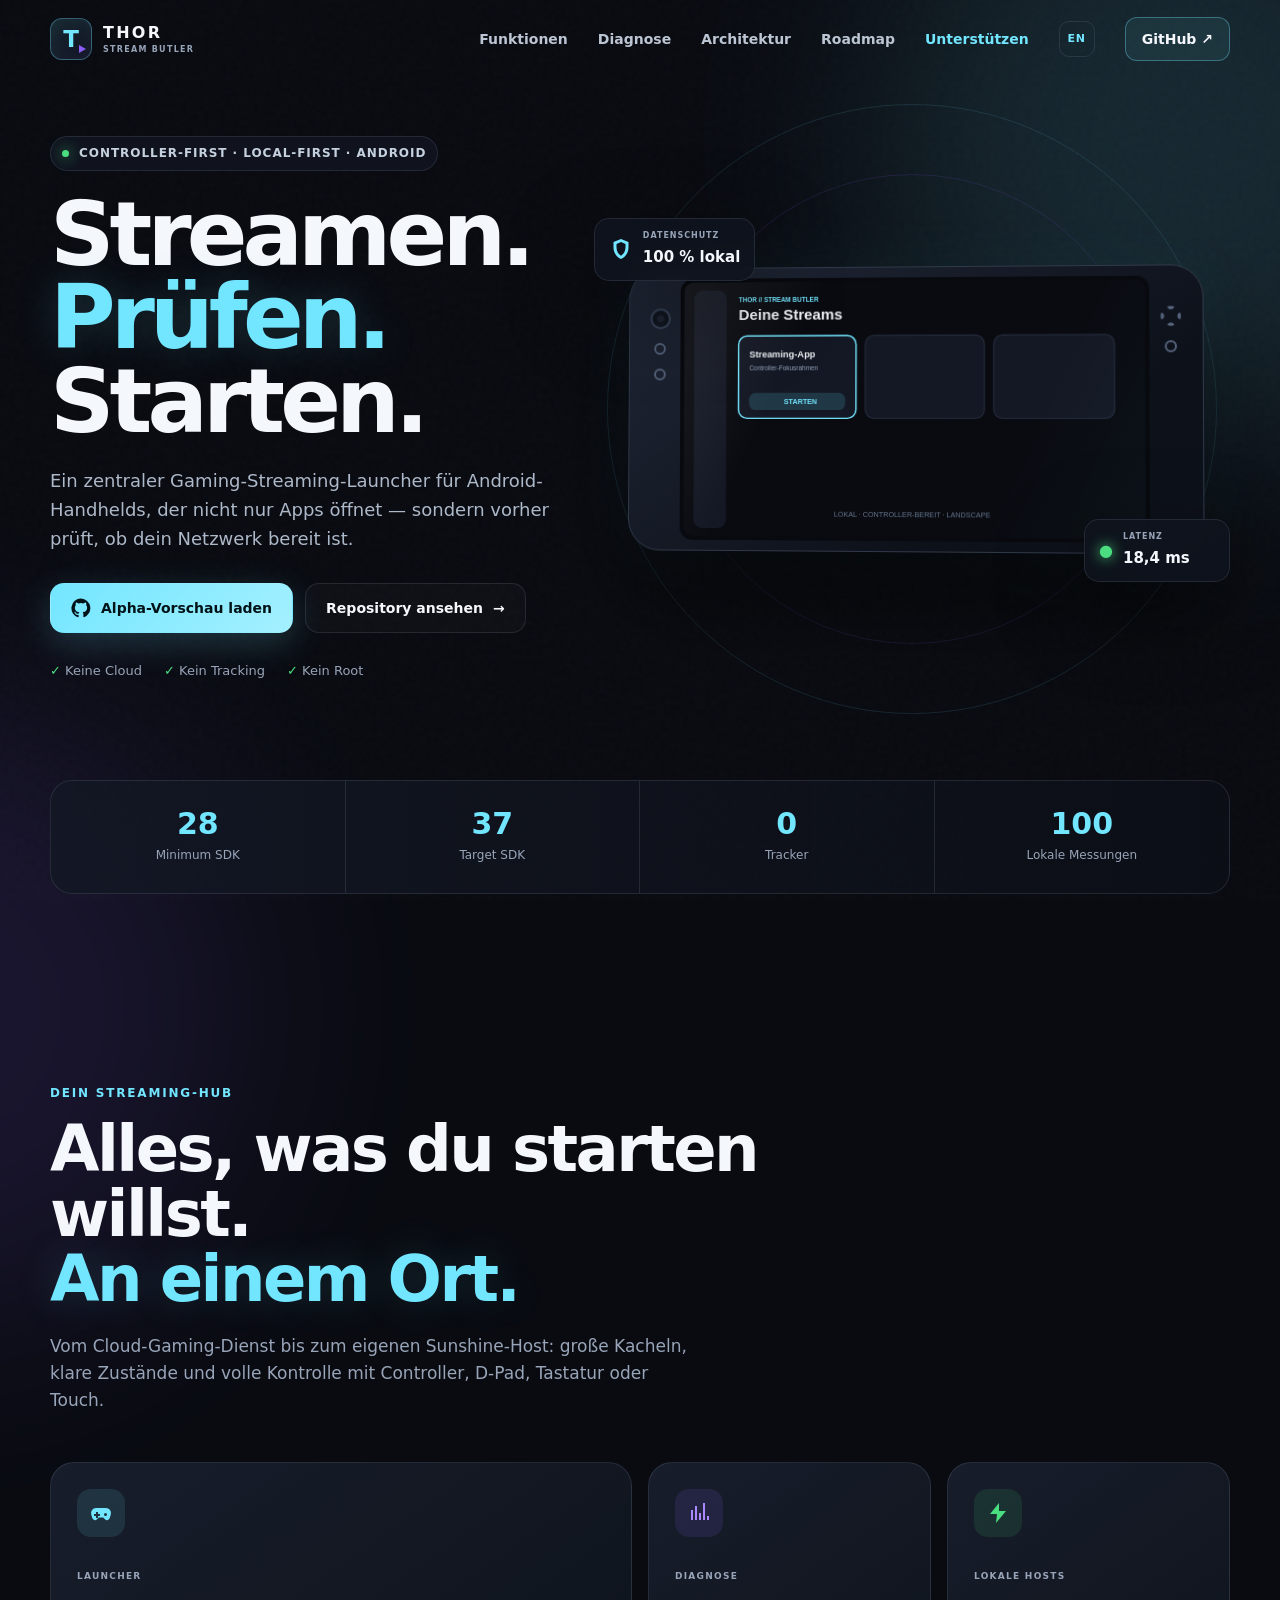
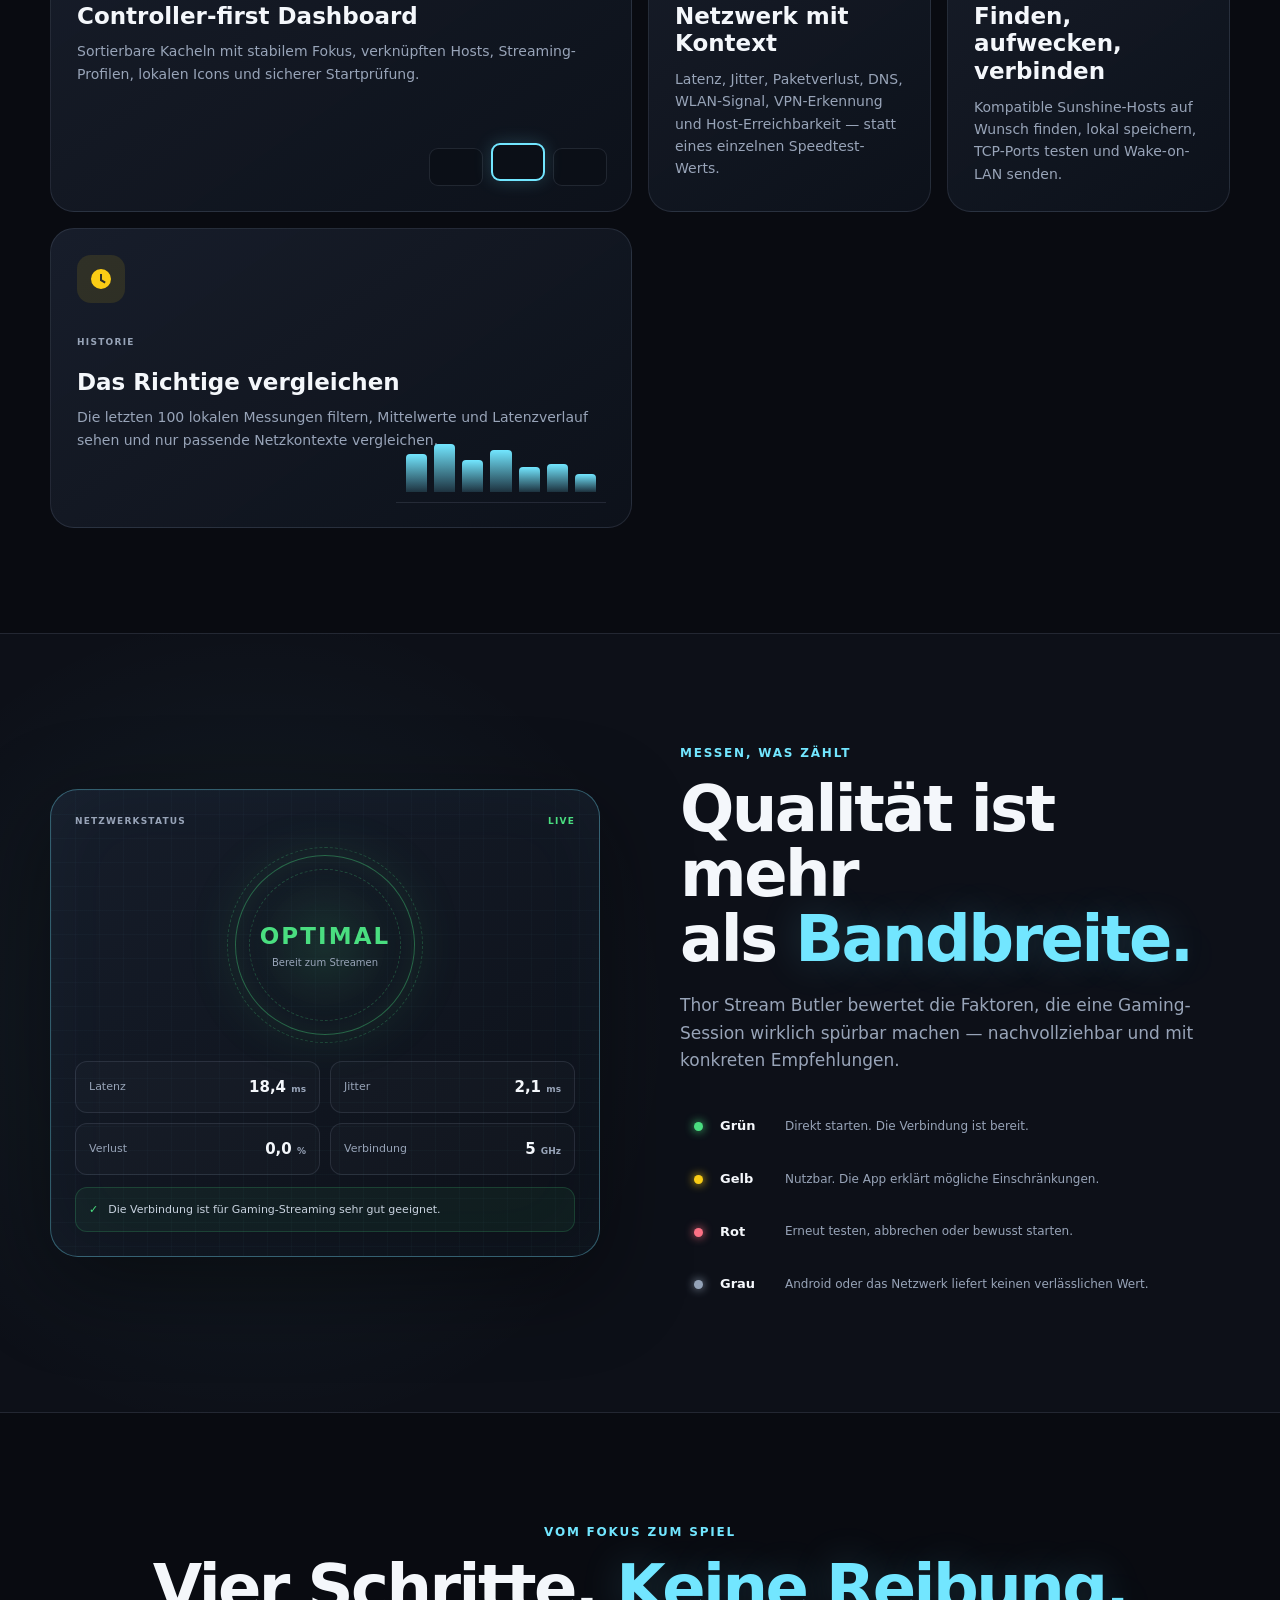
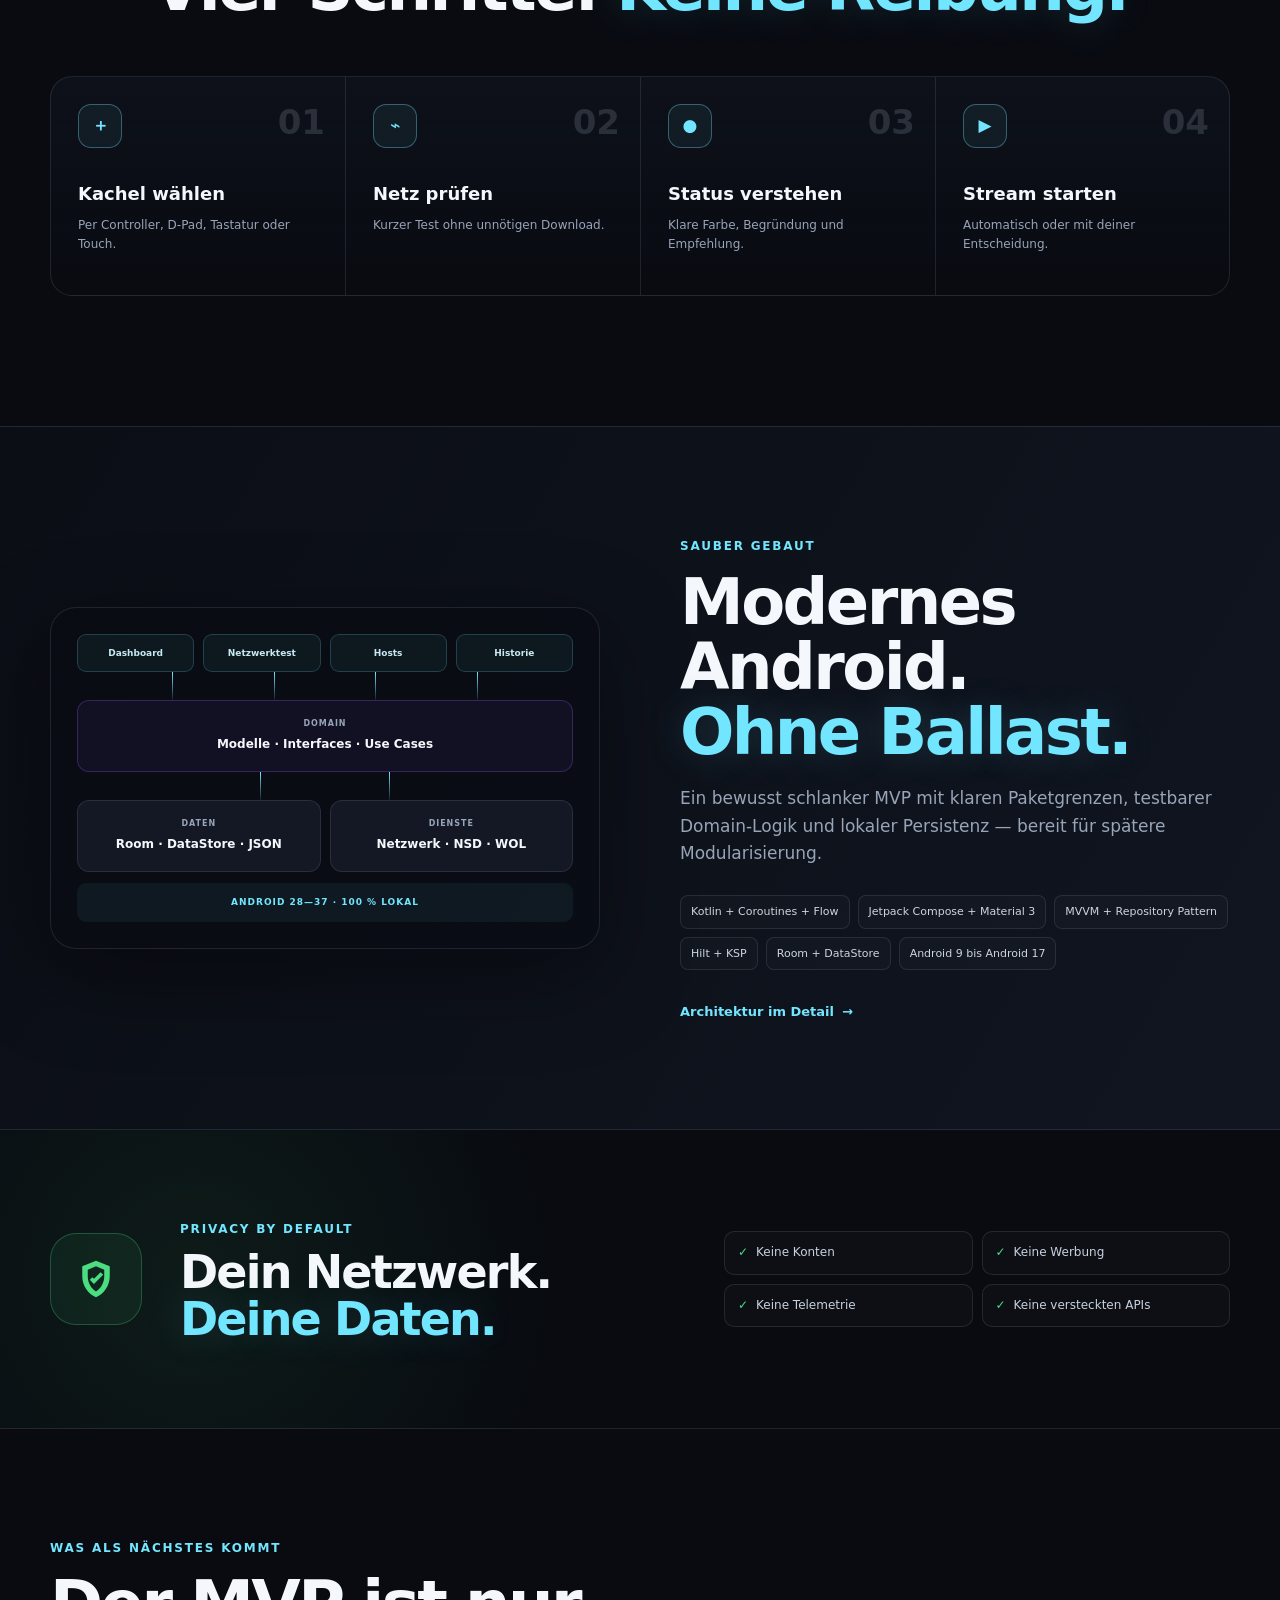
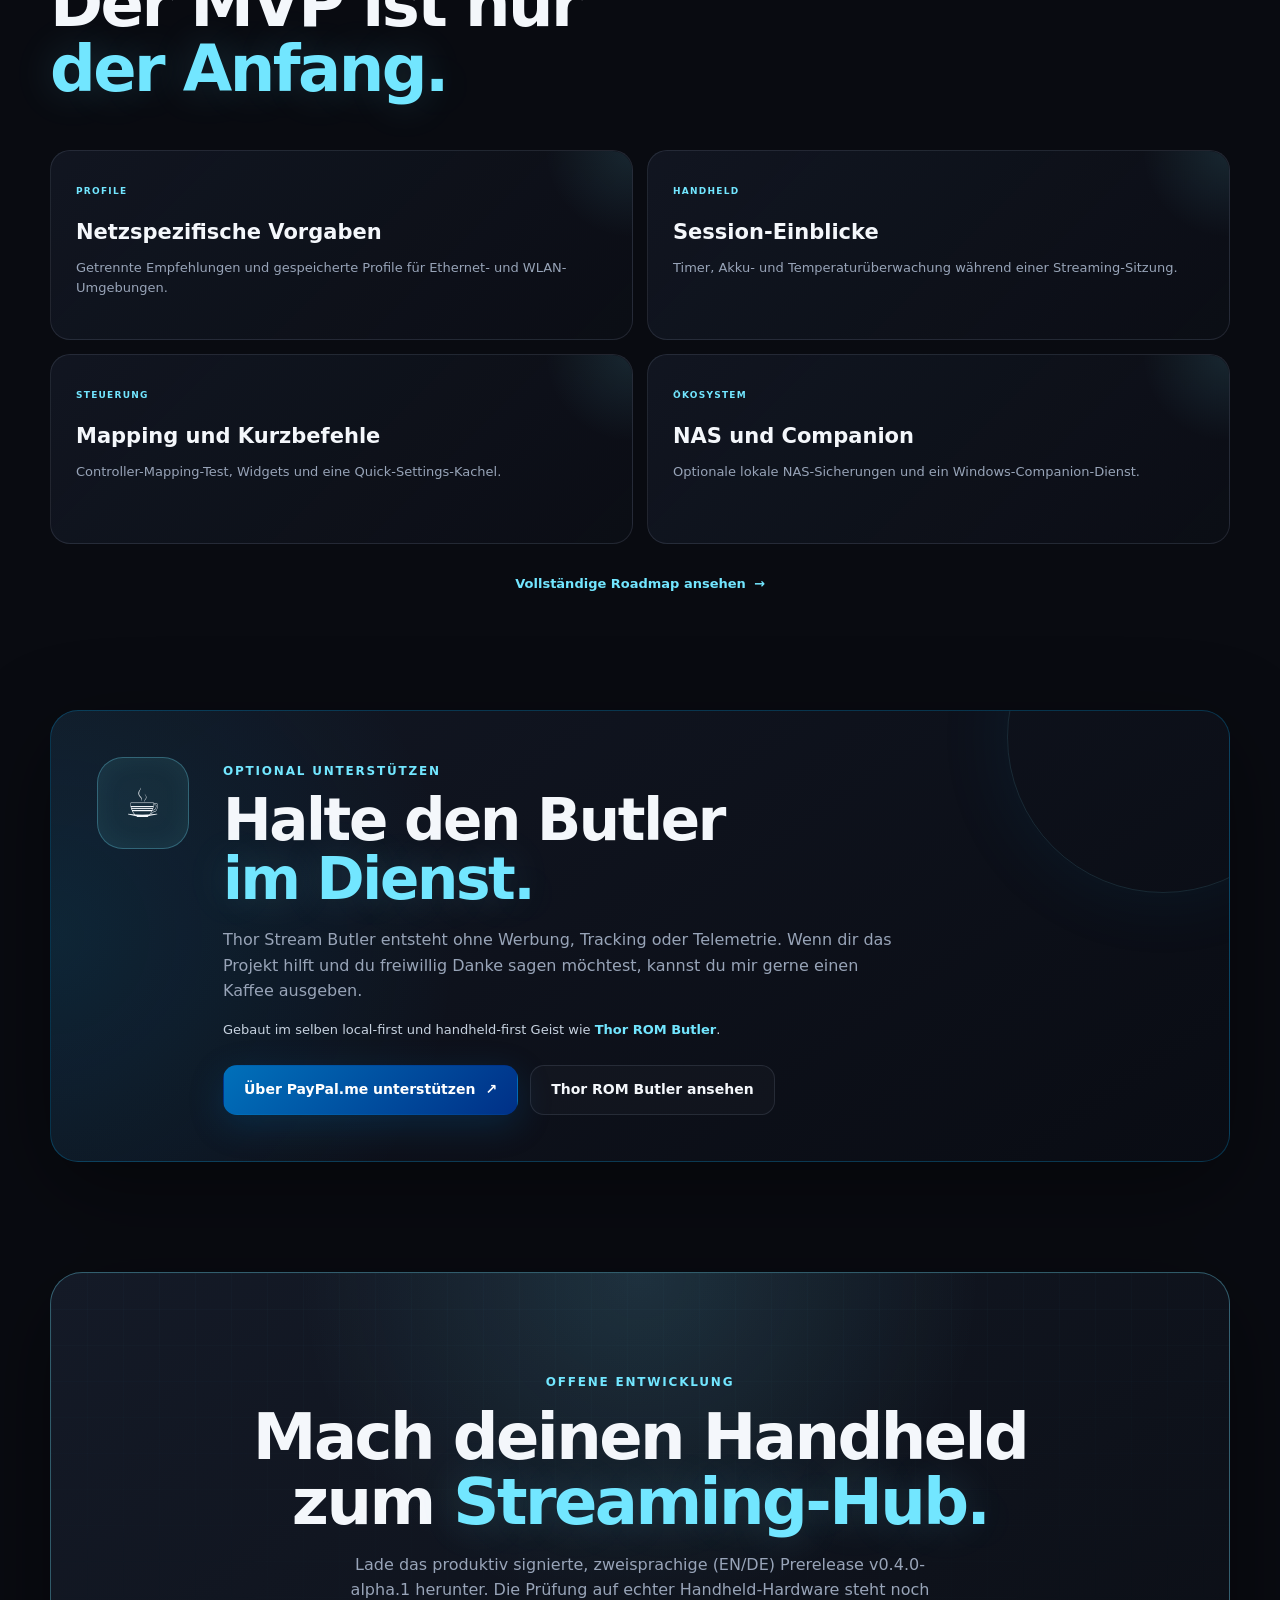
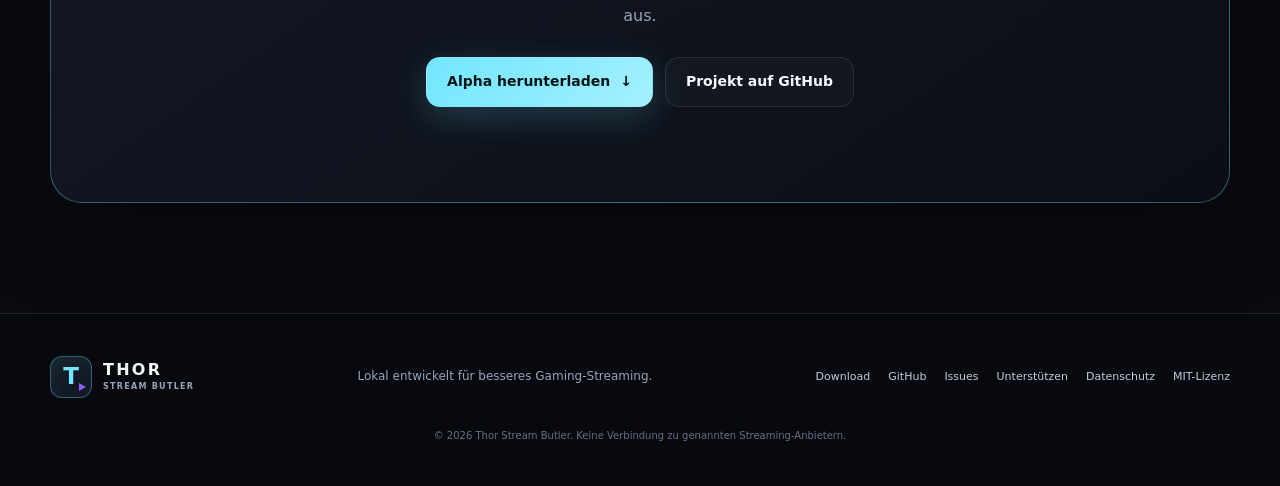
==== commit 058faeed: "docs: finalize production-signed prerelease" ====
--- a/docs/de/index.html
+++ b/docs/de/index.html
@@ -71,7 +71,7 @@
         <h1>Streamen.<br><span>Prüfen.</span> Starten.</h1>
         <p class="hero-lead">Ein zentraler Gaming-Streaming-Launcher für Android-Handhelds, der nicht nur Apps öffnet — sondern vorher prüft, ob dein Netzwerk bereit ist.</p>
         <div class="hero-actions">
-          <a class="button button-primary" href="https://github.com/Strugglechen1337/thor-stream-butler/releases/tag/v0.3.0-alpha.1">
+          <a class="button button-primary" href="https://github.com/Strugglechen1337/thor-stream-butler/releases/tag/v0.4.0-alpha.1">
             <svg viewBox="0 0 24 24" aria-hidden="true"><path d="M12 .7a11.5 11.5 0 0 0-3.64 22.41c.58.11.79-.25.79-.56v-2.24c-3.22.7-3.9-1.37-3.9-1.37-.53-1.34-1.29-1.7-1.29-1.7-1.05-.72.08-.71.08-.71 1.17.08 1.78 1.2 1.78 1.2 1.04 1.77 2.72 1.26 3.38.96.1-.75.4-1.26.74-1.55-2.57-.29-5.27-1.28-5.27-5.68 0-1.26.45-2.28 1.19-3.09-.12-.29-.52-1.46.11-3.05 0 0 .97-.31 3.16 1.18a10.97 10.97 0 0 1 5.75 0c2.19-1.49 3.15-1.18 3.15-1.18.63 1.59.23 2.76.11 3.05.74.81 1.19 1.83 1.19 3.09 0 4.41-2.71 5.38-5.29 5.67.42.36.79 1.06.79 2.14v3.17c0 .31.21.68.8.56A11.5 11.5 0 0 0 12 .7Z"/></svg>
             Alpha-Vorschau laden
           </a>
@@ -237,9 +237,9 @@
       <div class="cta-content">
         <span class="kicker">OFFENE ENTWICKLUNG</span>
         <h2>Mach deinen Handheld<br>zum <em>Streaming-Hub.</em></h2>
-        <p>Lade die VPN-bewusste, zweisprachige (EN/DE), debug-signierte Vorschau v0.3.0-alpha.1 herunter oder entdecke Quellcode, Architektur und Roadmap.</p>
+        <p>Lade das produktiv signierte, zweisprachige (EN/DE) Prerelease v0.4.0-alpha.1 herunter. Die Prüfung auf echter Handheld-Hardware steht noch aus.</p>
         <div class="hero-actions centered-actions">
-          <a class="button button-primary" href="https://github.com/Strugglechen1337/thor-stream-butler/releases/tag/v0.3.0-alpha.1">Alpha herunterladen <span>↓</span></a>
+          <a class="button button-primary" href="https://github.com/Strugglechen1337/thor-stream-butler/releases/tag/v0.4.0-alpha.1">Alpha herunterladen <span>↓</span></a>
           <a class="button button-ghost" href="https://github.com/Strugglechen1337/thor-stream-butler">Projekt auf GitHub</a>
         </div>
       </div>
@@ -250,7 +250,7 @@
     <div class="shell footer-inner">
       <a class="brand" href="#top"><span class="brand-mark" aria-hidden="true"><span>T</span><i></i></span><span class="brand-copy"><strong>THOR</strong><small>STREAM BUTLER</small></span></a>
       <p>Lokal entwickelt für besseres Gaming-Streaming.</p>
-      <div class="footer-links"><a href="https://github.com/Strugglechen1337/thor-stream-butler/releases/tag/v0.3.0-alpha.1">Download</a><a href="https://github.com/Strugglechen1337/thor-stream-butler">GitHub</a><a href="https://github.com/Strugglechen1337/thor-stream-butler/issues">Issues</a><a href="#support">Unterstützen</a><a href="./datenschutz/">Datenschutz</a><a href="https://github.com/Strugglechen1337/thor-stream-butler/blob/main/LICENSE">MIT-Lizenz</a></div>
+      <div class="footer-links"><a href="https://github.com/Strugglechen1337/thor-stream-butler/releases/tag/v0.4.0-alpha.1">Download</a><a href="https://github.com/Strugglechen1337/thor-stream-butler">GitHub</a><a href="https://github.com/Strugglechen1337/thor-stream-butler/issues">Issues</a><a href="#support">Unterstützen</a><a href="./datenschutz/">Datenschutz</a><a href="https://github.com/Strugglechen1337/thor-stream-butler/blob/main/LICENSE">MIT-Lizenz</a></div>
       <small>© <span data-year></span> Thor Stream Butler. Keine Verbindung zu genannten Streaming-Anbietern.</small>
     </div>
   </footer>
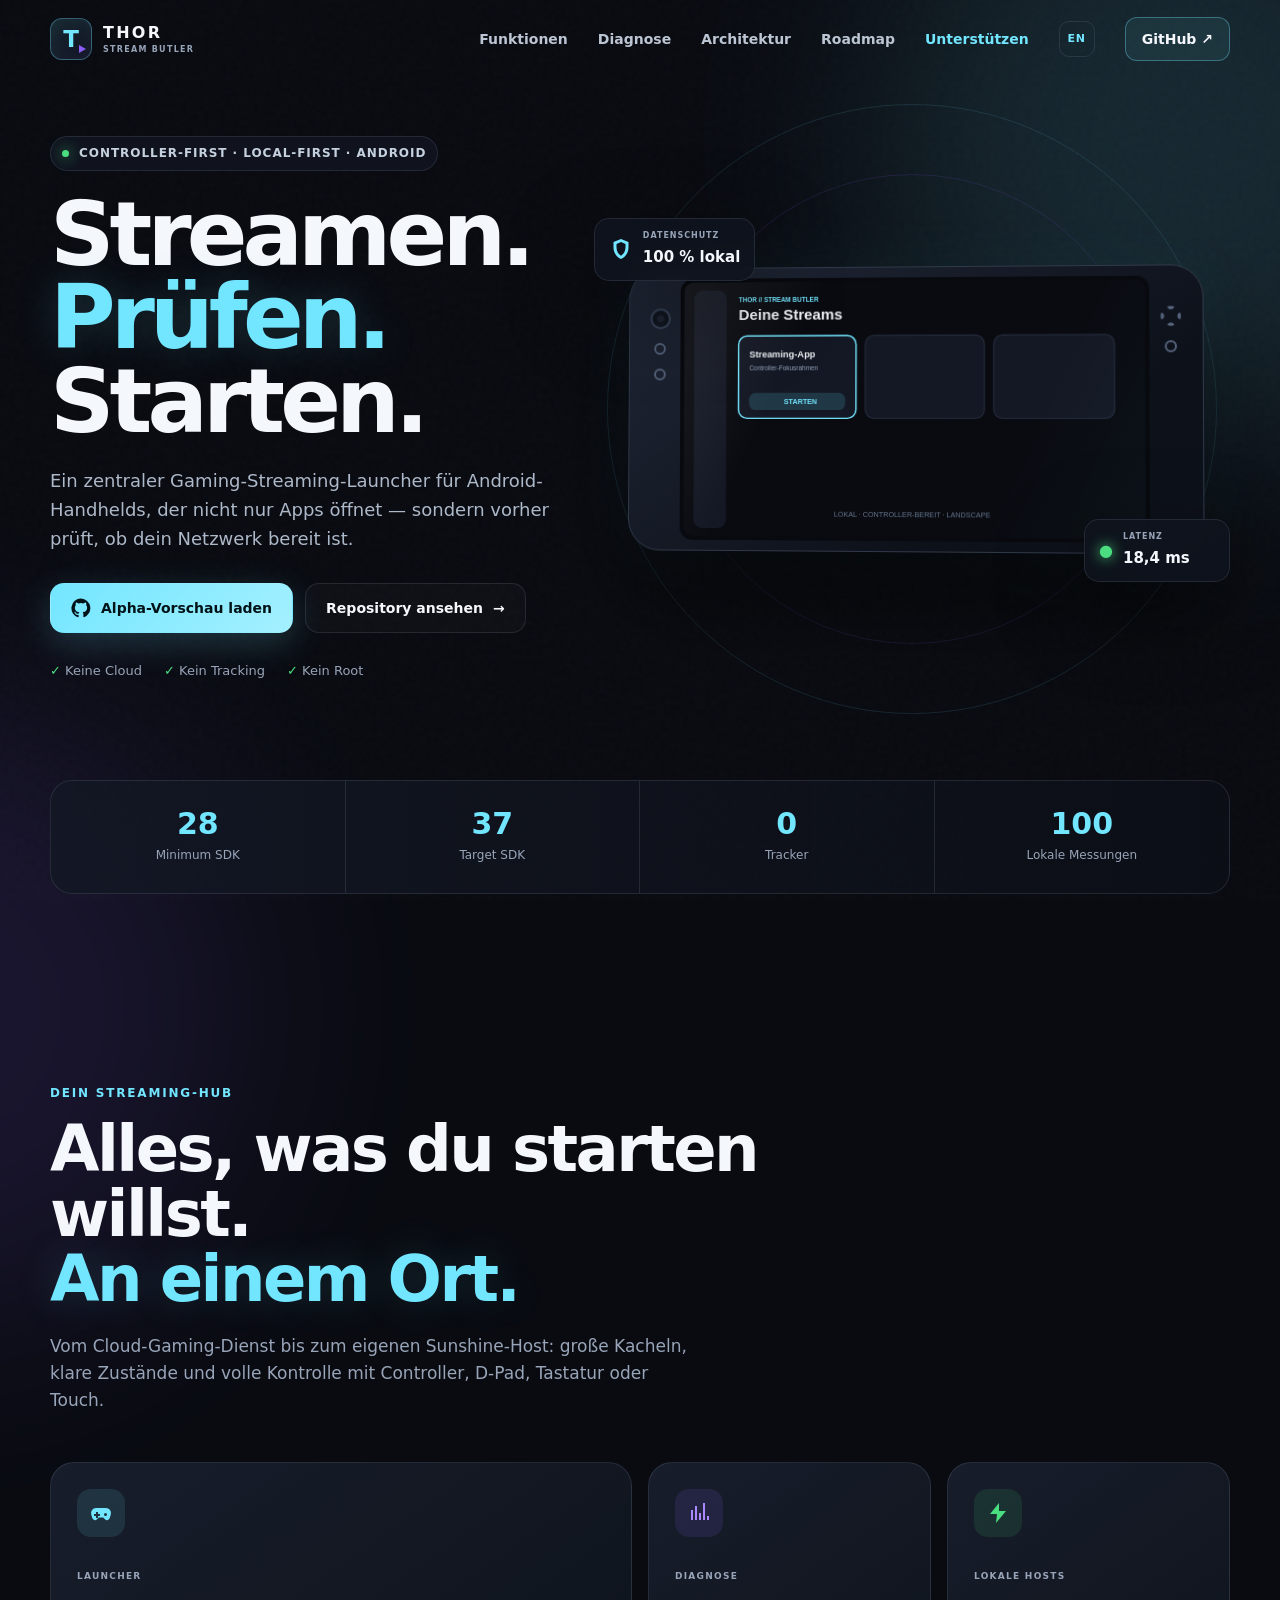
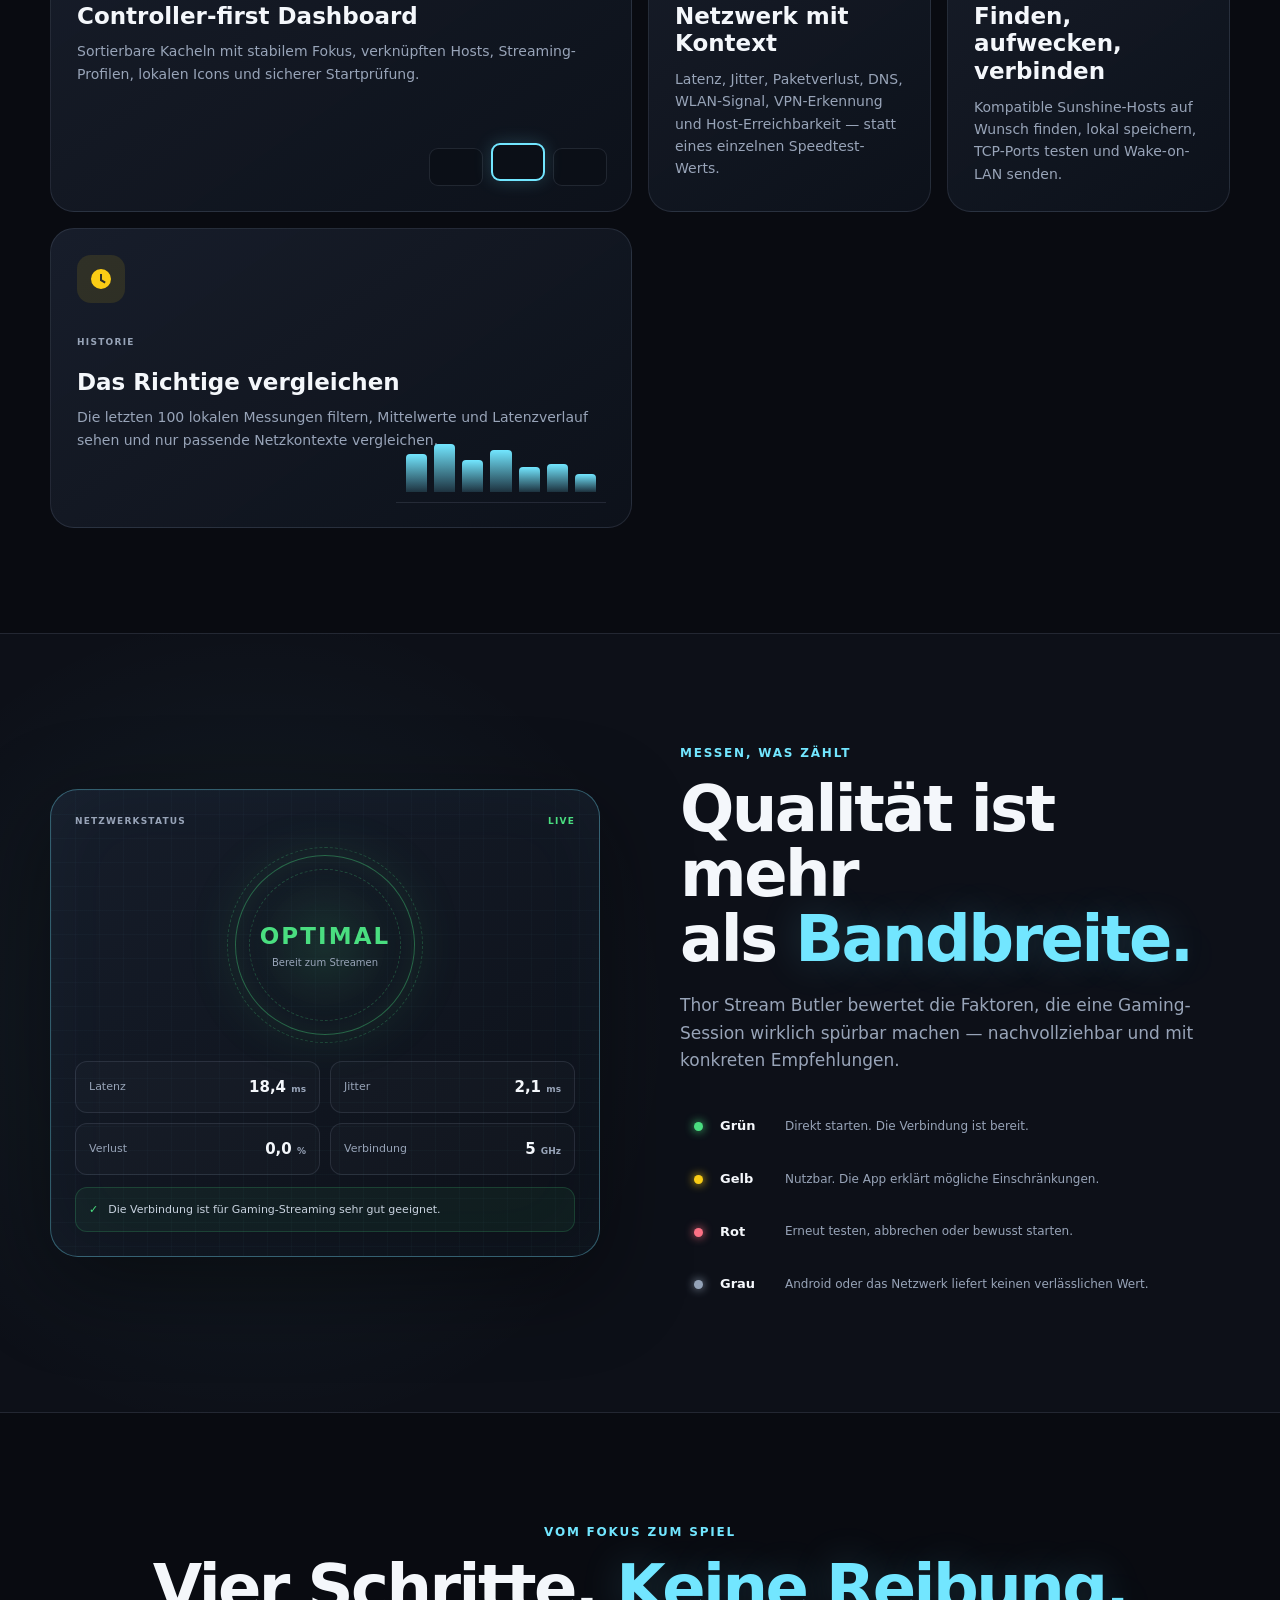
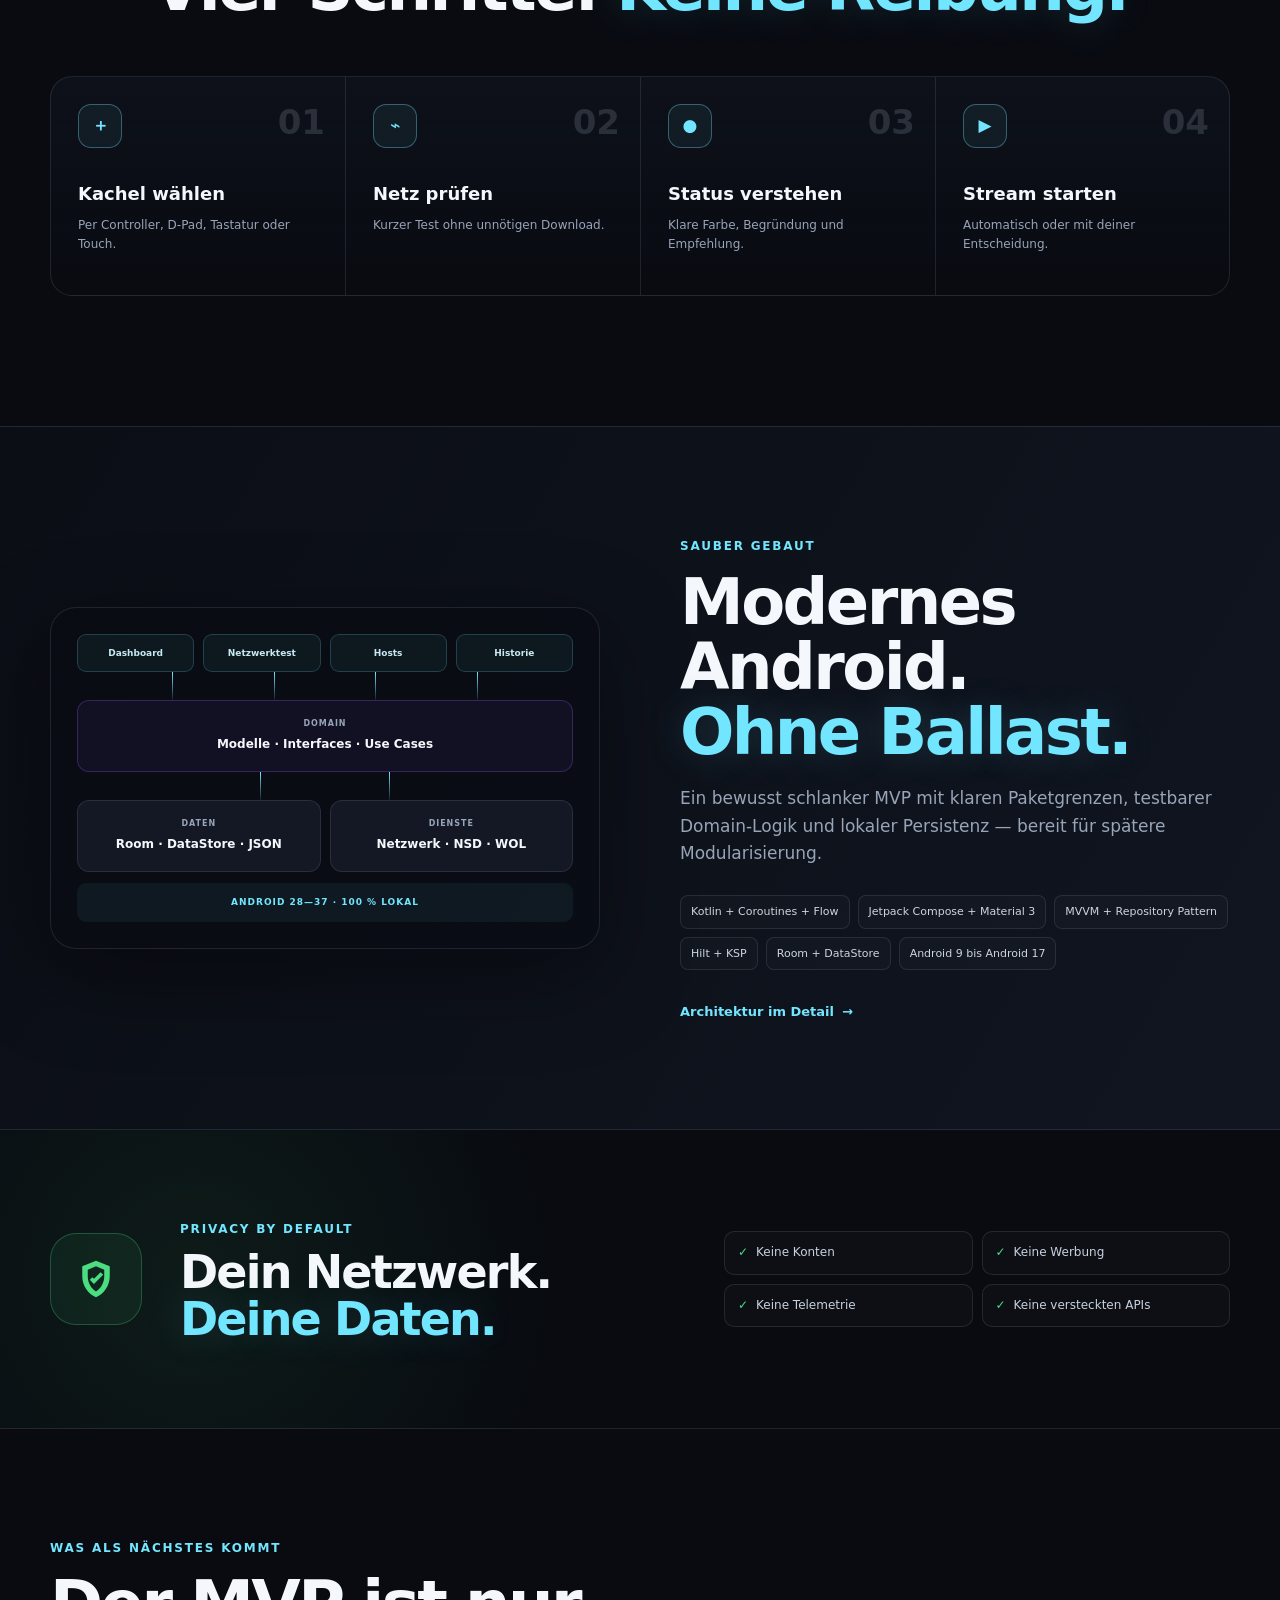
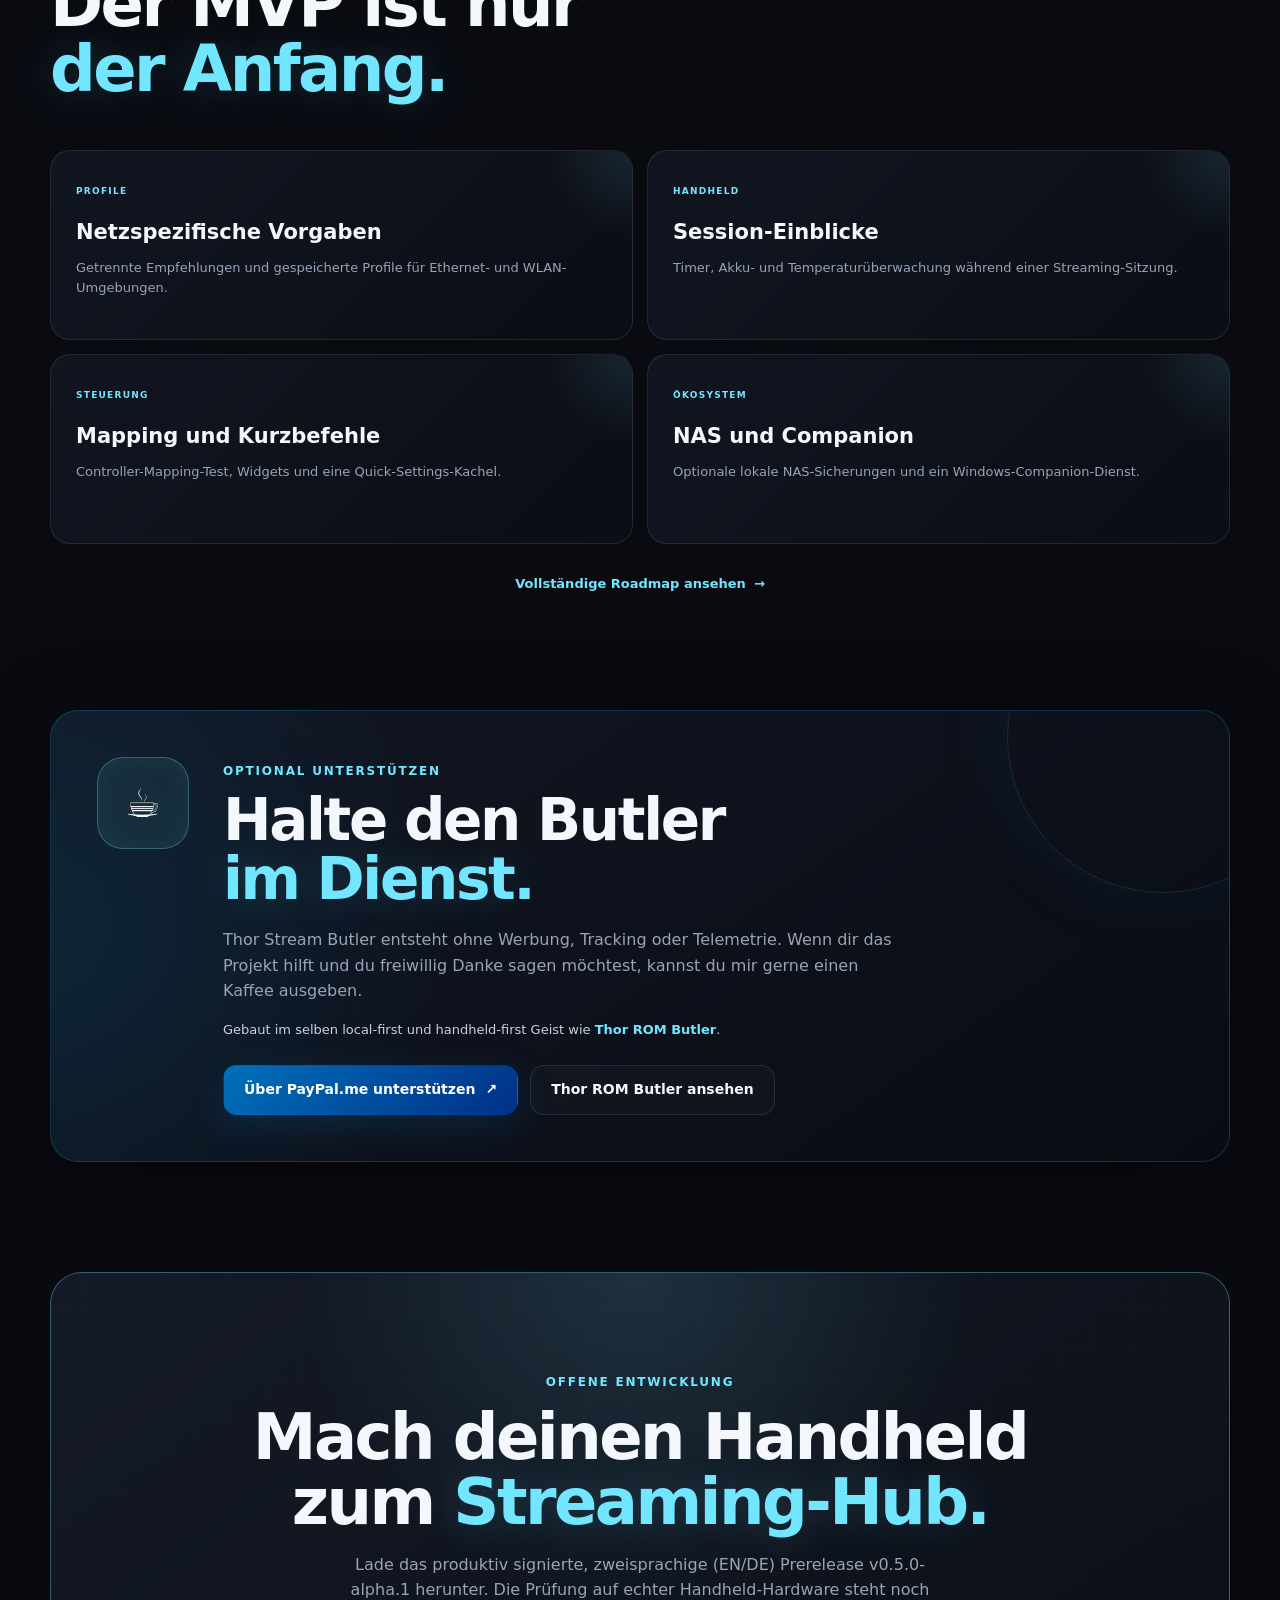
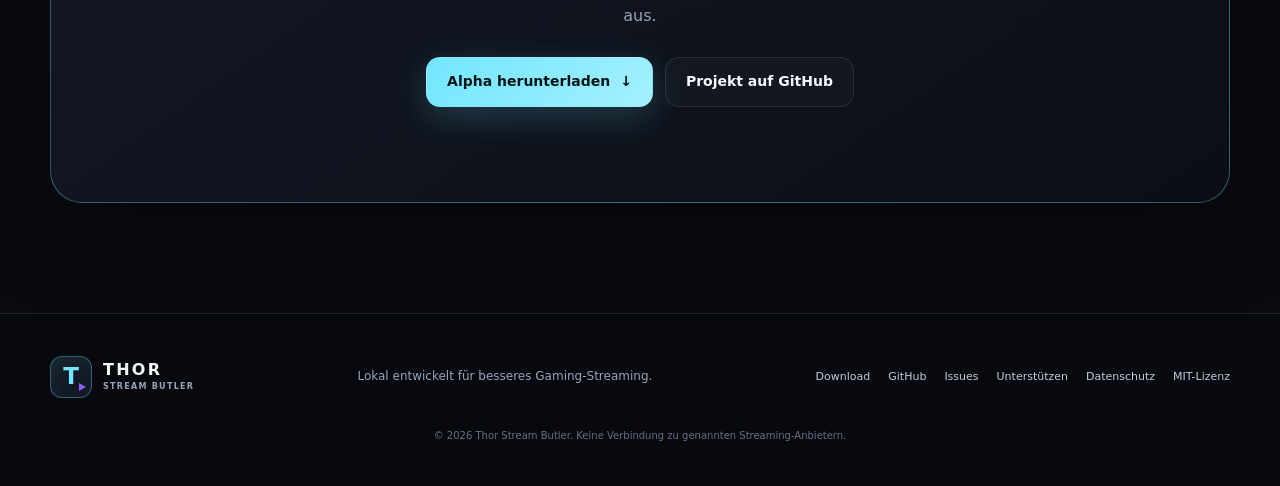
==== commit e5751753: "chore: prepare v0.5.0-alpha.1 - Bump versionCode to 5, versionName to 0.5.0-alpha.1 - Move changelog" ====
--- a/docs/de/index.html
+++ b/docs/de/index.html
@@ -71,7 +71,7 @@
         <h1>Streamen.<br><span>Prüfen.</span> Starten.</h1>
         <p class="hero-lead">Ein zentraler Gaming-Streaming-Launcher für Android-Handhelds, der nicht nur Apps öffnet — sondern vorher prüft, ob dein Netzwerk bereit ist.</p>
         <div class="hero-actions">
-          <a class="button button-primary" href="https://github.com/Strugglechen1337/thor-stream-butler/releases/tag/v0.4.0-alpha.1">
+          <a class="button button-primary" href="https://github.com/Strugglechen1337/thor-stream-butler/releases/tag/v0.5.0-alpha.1">
             <svg viewBox="0 0 24 24" aria-hidden="true"><path d="M12 .7a11.5 11.5 0 0 0-3.64 22.41c.58.11.79-.25.79-.56v-2.24c-3.22.7-3.9-1.37-3.9-1.37-.53-1.34-1.29-1.7-1.29-1.7-1.05-.72.08-.71.08-.71 1.17.08 1.78 1.2 1.78 1.2 1.04 1.77 2.72 1.26 3.38.96.1-.75.4-1.26.74-1.55-2.57-.29-5.27-1.28-5.27-5.68 0-1.26.45-2.28 1.19-3.09-.12-.29-.52-1.46.11-3.05 0 0 .97-.31 3.16 1.18a10.97 10.97 0 0 1 5.75 0c2.19-1.49 3.15-1.18 3.15-1.18.63 1.59.23 2.76.11 3.05.74.81 1.19 1.83 1.19 3.09 0 4.41-2.71 5.38-5.29 5.67.42.36.79 1.06.79 2.14v3.17c0 .31.21.68.8.56A11.5 11.5 0 0 0 12 .7Z"/></svg>
             Alpha-Vorschau laden
           </a>
@@ -237,9 +237,9 @@
       <div class="cta-content">
         <span class="kicker">OFFENE ENTWICKLUNG</span>
         <h2>Mach deinen Handheld<br>zum <em>Streaming-Hub.</em></h2>
-        <p>Lade das produktiv signierte, zweisprachige (EN/DE) Prerelease v0.4.0-alpha.1 herunter. Die Prüfung auf echter Handheld-Hardware steht noch aus.</p>
+        <p>Lade das produktiv signierte, zweisprachige (EN/DE) Prerelease v0.5.0-alpha.1 herunter. Die Prüfung auf echter Handheld-Hardware steht noch aus.</p>
         <div class="hero-actions centered-actions">
-          <a class="button button-primary" href="https://github.com/Strugglechen1337/thor-stream-butler/releases/tag/v0.4.0-alpha.1">Alpha herunterladen <span>↓</span></a>
+          <a class="button button-primary" href="https://github.com/Strugglechen1337/thor-stream-butler/releases/tag/v0.5.0-alpha.1">Alpha herunterladen <span>↓</span></a>
           <a class="button button-ghost" href="https://github.com/Strugglechen1337/thor-stream-butler">Projekt auf GitHub</a>
         </div>
       </div>
@@ -250,7 +250,7 @@
     <div class="shell footer-inner">
       <a class="brand" href="#top"><span class="brand-mark" aria-hidden="true"><span>T</span><i></i></span><span class="brand-copy"><strong>THOR</strong><small>STREAM BUTLER</small></span></a>
       <p>Lokal entwickelt für besseres Gaming-Streaming.</p>
-      <div class="footer-links"><a href="https://github.com/Strugglechen1337/thor-stream-butler/releases/tag/v0.4.0-alpha.1">Download</a><a href="https://github.com/Strugglechen1337/thor-stream-butler">GitHub</a><a href="https://github.com/Strugglechen1337/thor-stream-butler/issues">Issues</a><a href="#support">Unterstützen</a><a href="./datenschutz/">Datenschutz</a><a href="https://github.com/Strugglechen1337/thor-stream-butler/blob/main/LICENSE">MIT-Lizenz</a></div>
+      <div class="footer-links"><a href="https://github.com/Strugglechen1337/thor-stream-butler/releases/tag/v0.5.0-alpha.1">Download</a><a href="https://github.com/Strugglechen1337/thor-stream-butler">GitHub</a><a href="https://github.com/Strugglechen1337/thor-stream-butler/issues">Issues</a><a href="#support">Unterstützen</a><a href="./datenschutz/">Datenschutz</a><a href="https://github.com/Strugglechen1337/thor-stream-butler/blob/main/LICENSE">MIT-Lizenz</a></div>
       <small>© <span data-year></span> Thor Stream Butler. Keine Verbindung zu genannten Streaming-Anbietern.</small>
     </div>
   </footer>
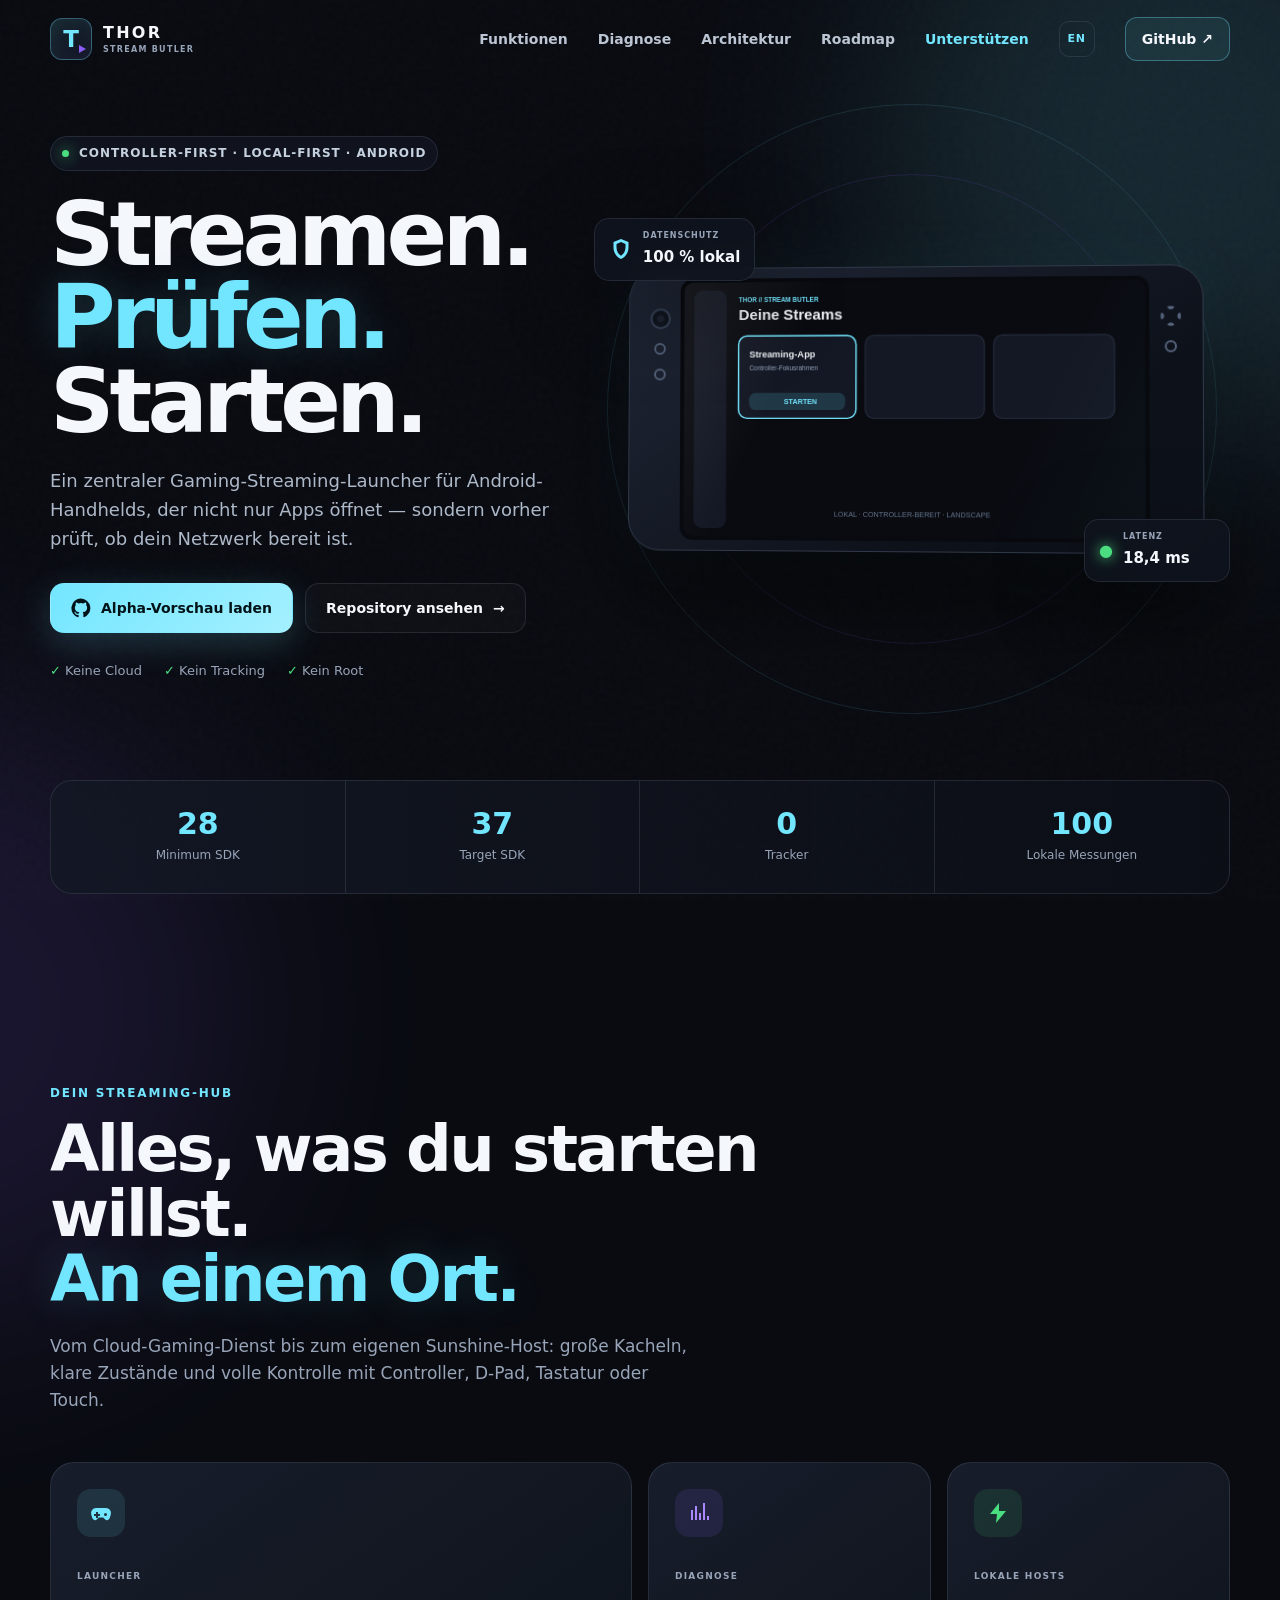
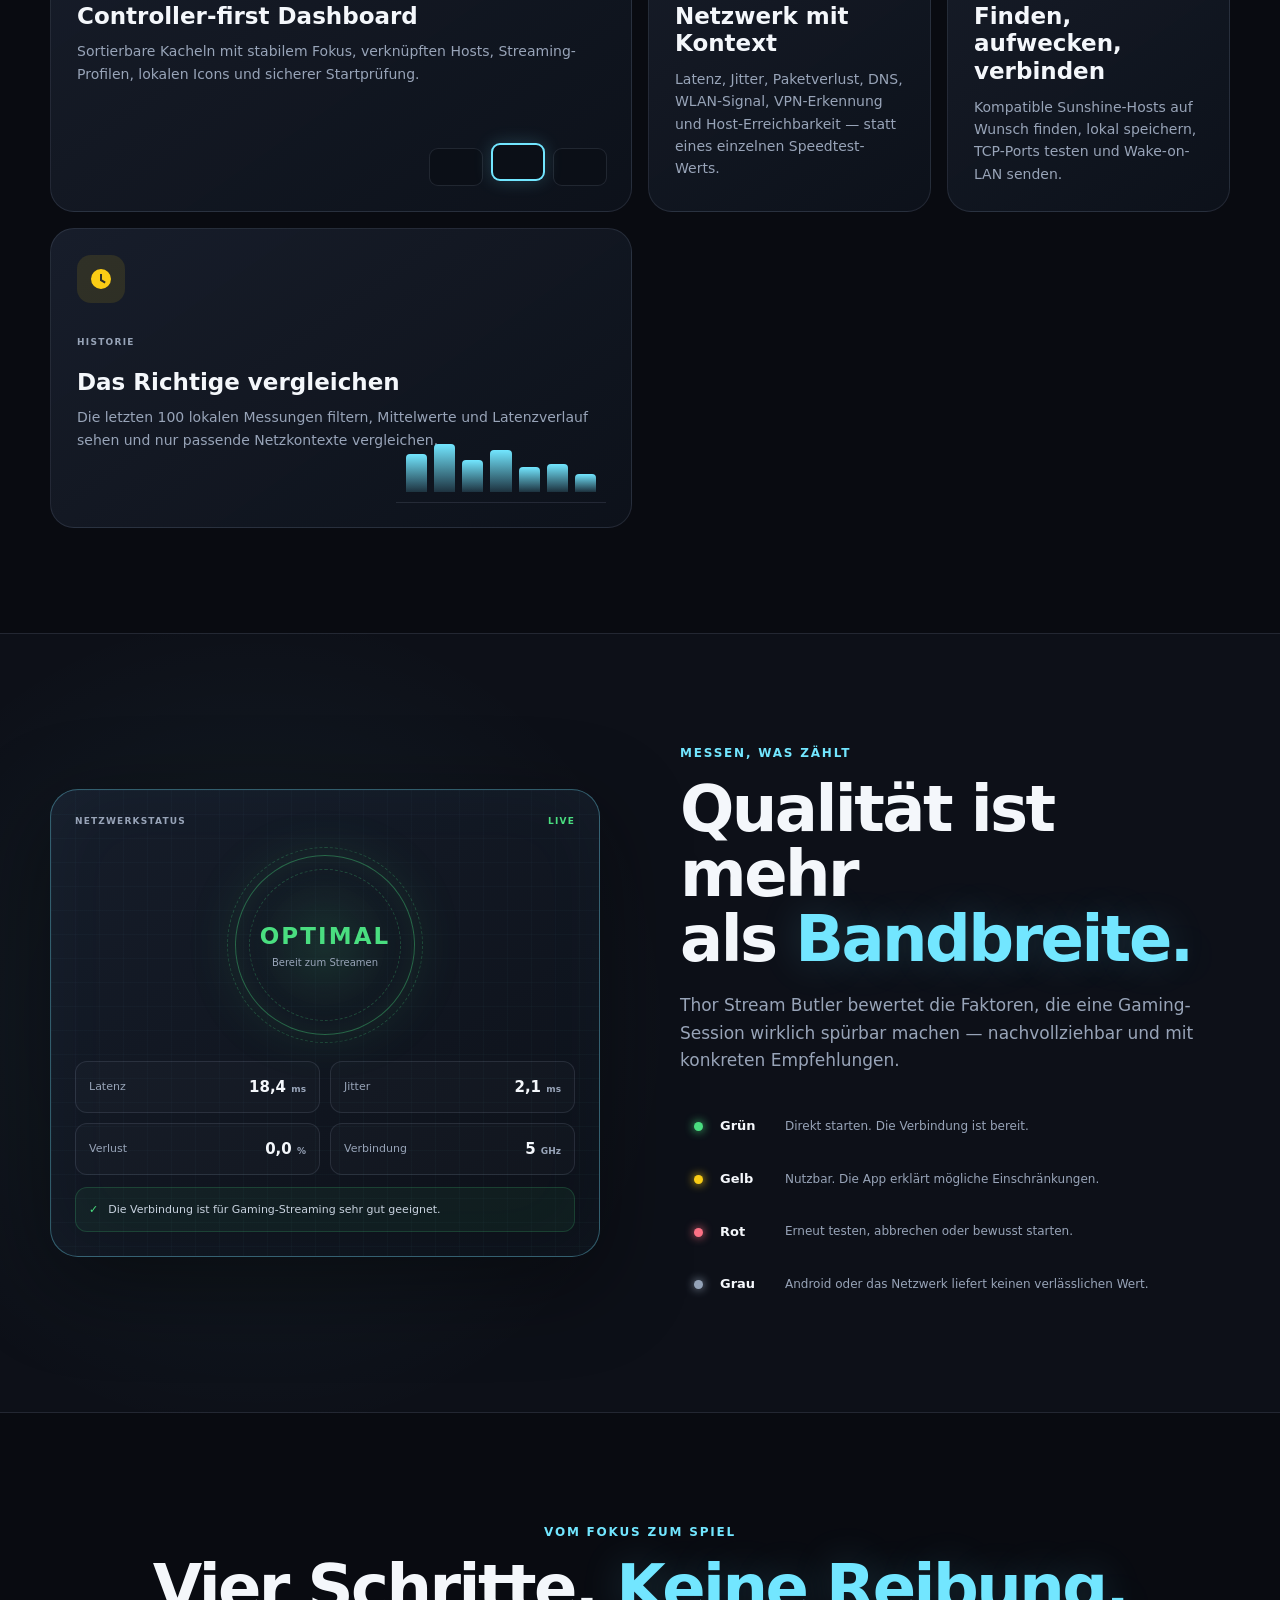
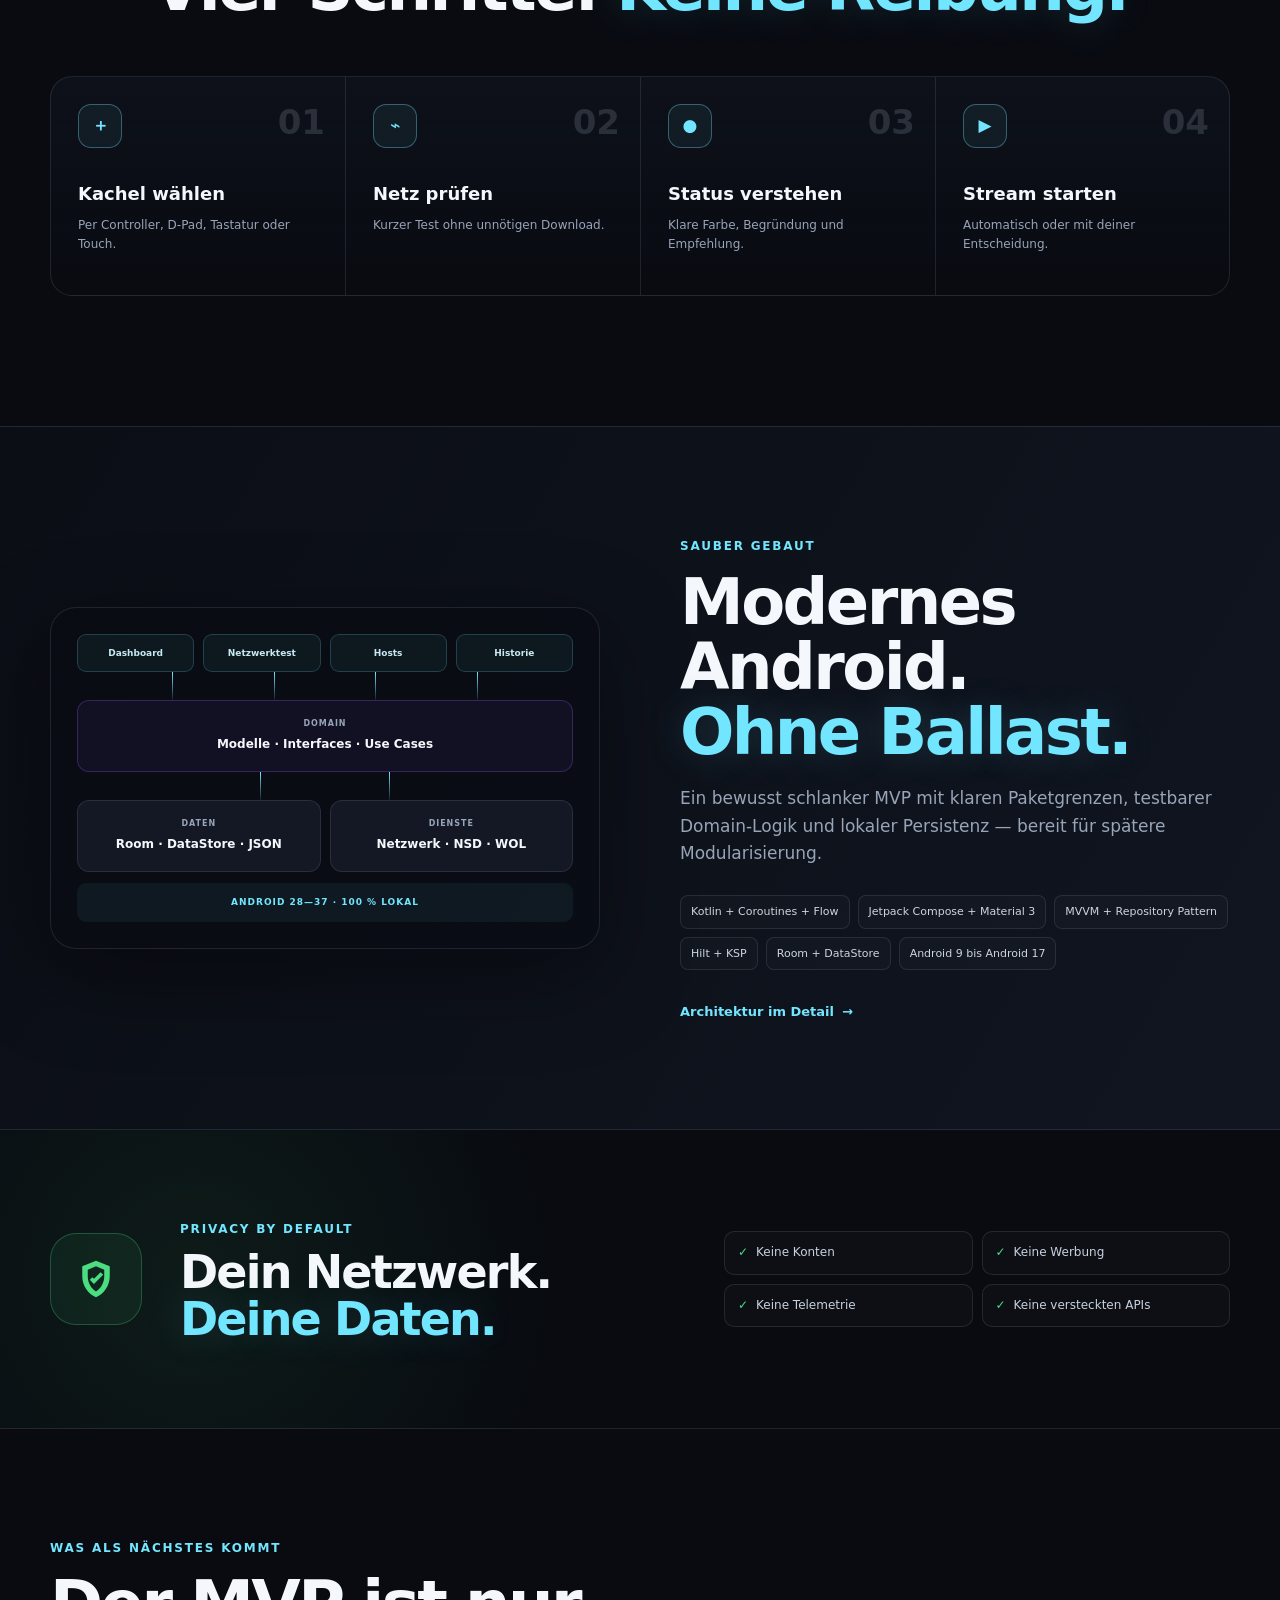
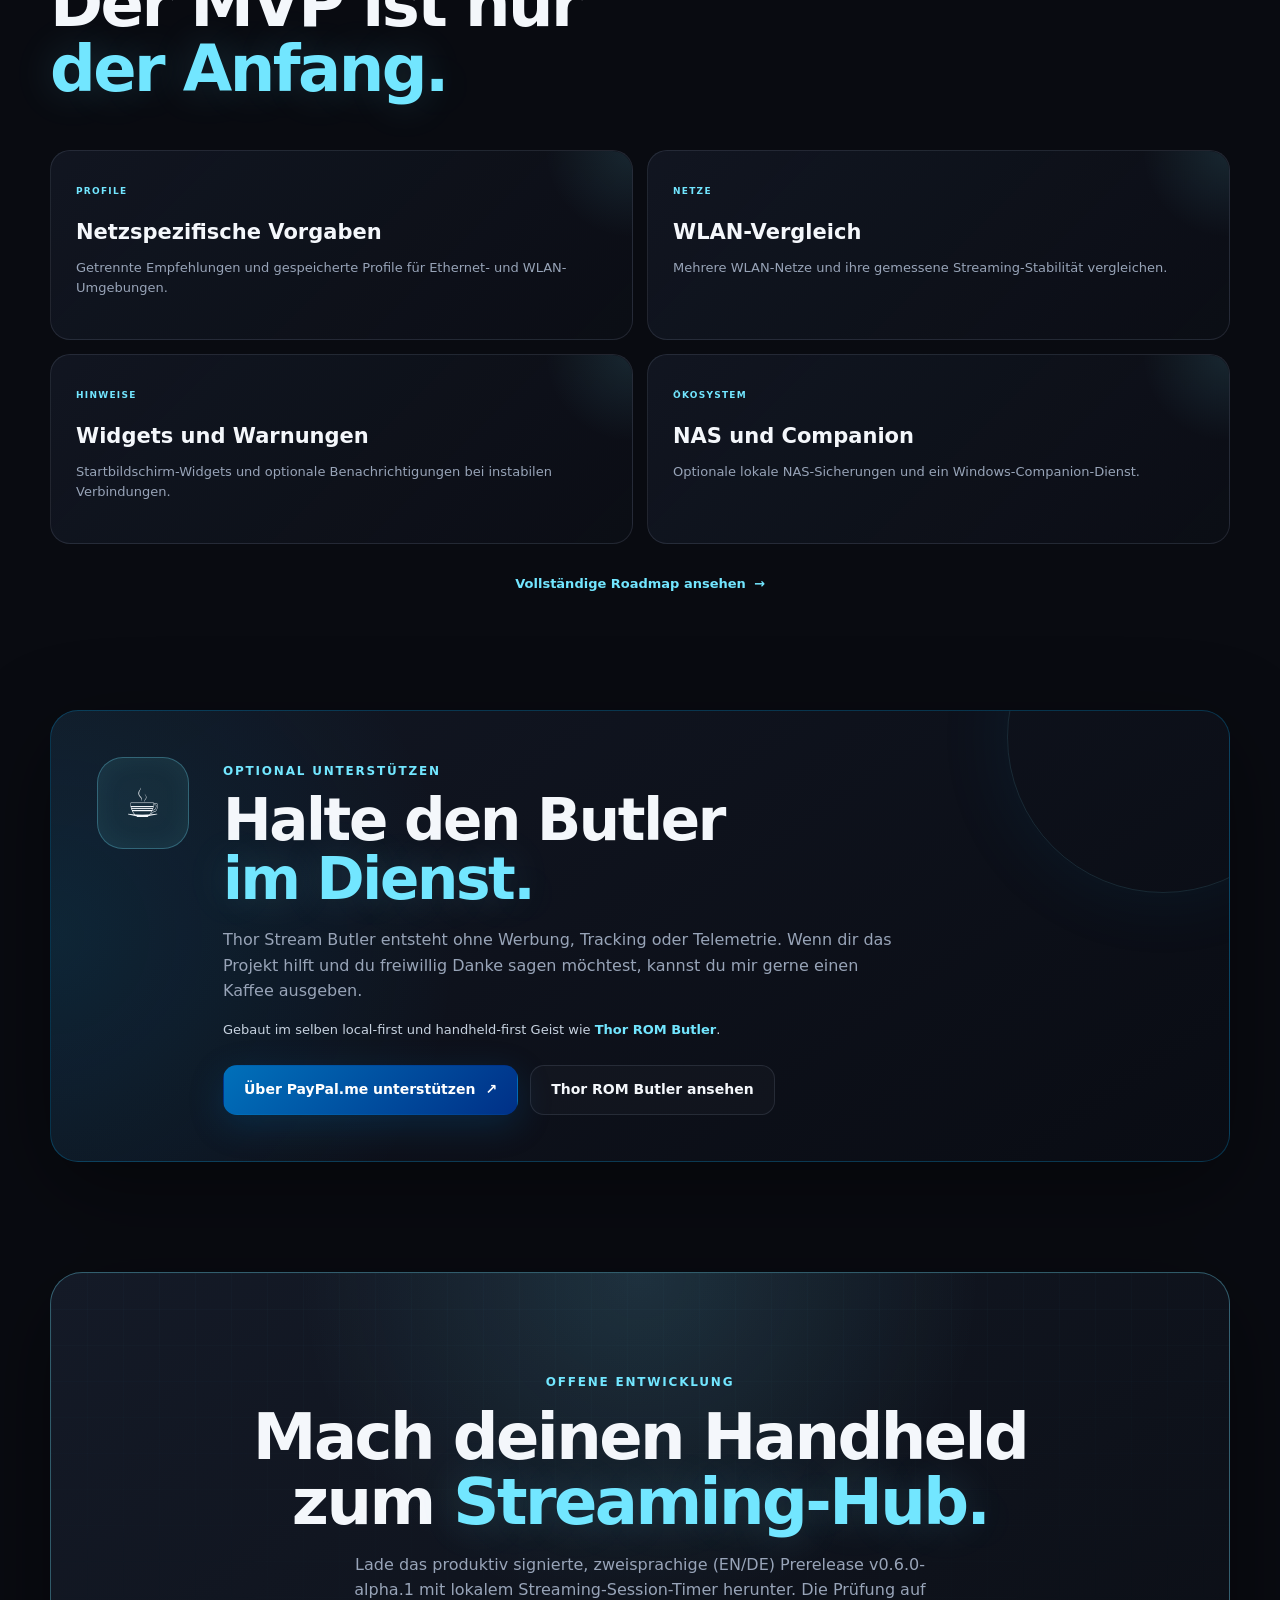
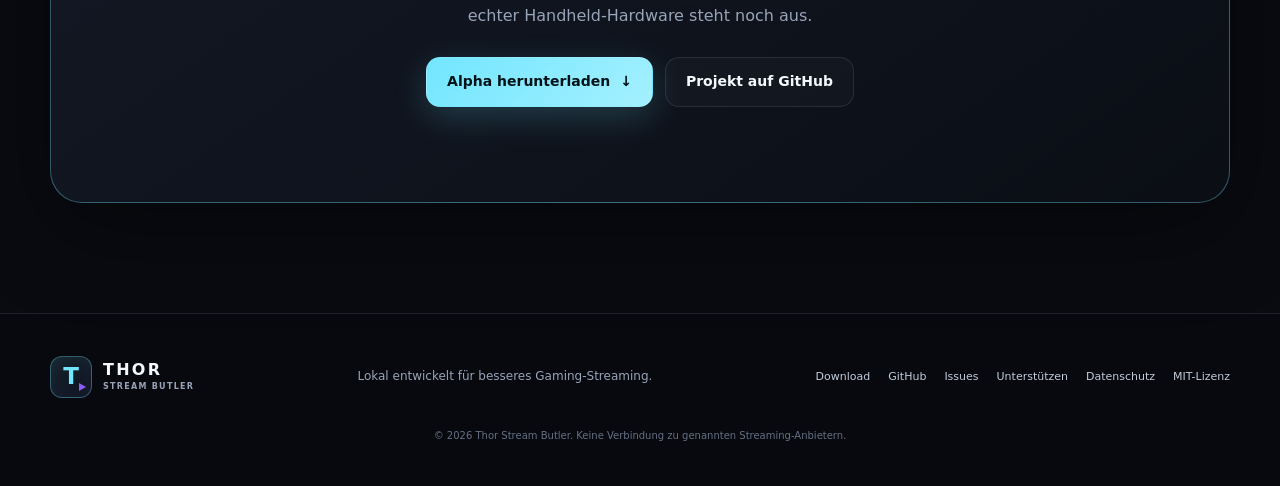
==== commit b1d3eafd: "docs: publish v0.6 session timer pages" ====
--- a/docs/de/index.html
+++ b/docs/de/index.html
@@ -71,7 +71,7 @@
         <h1>Streamen.<br><span>Prüfen.</span> Starten.</h1>
         <p class="hero-lead">Ein zentraler Gaming-Streaming-Launcher für Android-Handhelds, der nicht nur Apps öffnet — sondern vorher prüft, ob dein Netzwerk bereit ist.</p>
         <div class="hero-actions">
-          <a class="button button-primary" href="https://github.com/Strugglechen1337/thor-stream-butler/releases/tag/v0.5.0-alpha.1">
+          <a class="button button-primary" href="https://github.com/Strugglechen1337/thor-stream-butler/releases/tag/v0.6.0-alpha.1">
             <svg viewBox="0 0 24 24" aria-hidden="true"><path d="M12 .7a11.5 11.5 0 0 0-3.64 22.41c.58.11.79-.25.79-.56v-2.24c-3.22.7-3.9-1.37-3.9-1.37-.53-1.34-1.29-1.7-1.29-1.7-1.05-.72.08-.71.08-.71 1.17.08 1.78 1.2 1.78 1.2 1.04 1.77 2.72 1.26 3.38.96.1-.75.4-1.26.74-1.55-2.57-.29-5.27-1.28-5.27-5.68 0-1.26.45-2.28 1.19-3.09-.12-.29-.52-1.46.11-3.05 0 0 .97-.31 3.16 1.18a10.97 10.97 0 0 1 5.75 0c2.19-1.49 3.15-1.18 3.15-1.18.63 1.59.23 2.76.11 3.05.74.81 1.19 1.83 1.19 3.09 0 4.41-2.71 5.38-5.29 5.67.42.36.79 1.06.79 2.14v3.17c0 .31.21.68.8.56A11.5 11.5 0 0 0 12 .7Z"/></svg>
             Alpha-Vorschau laden
           </a>
@@ -209,8 +209,8 @@
       <div class="section-heading" data-reveal><span class="kicker">WAS ALS NÄCHSTES KOMMT</span><h2>Der MVP ist nur<br><em>der Anfang.</em></h2></div>
       <div class="roadmap-grid">
         <article data-reveal><span>PROFILE</span><h3>Netzspezifische Vorgaben</h3><p>Getrennte Empfehlungen und gespeicherte Profile für Ethernet- und WLAN-Umgebungen.</p></article>
-        <article data-reveal data-delay="60"><span>HANDHELD</span><h3>Session-Einblicke</h3><p>Timer, Akku- und Temperaturüberwachung während einer Streaming-Sitzung.</p></article>
-        <article data-reveal data-delay="120"><span>STEUERUNG</span><h3>Mapping und Kurzbefehle</h3><p>Controller-Mapping-Test, Widgets und eine Quick-Settings-Kachel.</p></article>
+        <article data-reveal data-delay="60"><span>NETZE</span><h3>WLAN-Vergleich</h3><p>Mehrere WLAN-Netze und ihre gemessene Streaming-Stabilität vergleichen.</p></article>
+        <article data-reveal data-delay="120"><span>HINWEISE</span><h3>Widgets und Warnungen</h3><p>Startbildschirm-Widgets und optionale Benachrichtigungen bei instabilen Verbindungen.</p></article>
         <article data-reveal data-delay="180"><span>ÖKOSYSTEM</span><h3>NAS und Companion</h3><p>Optionale lokale NAS-Sicherungen und ein Windows-Companion-Dienst.</p></article>
       </div>
       <a class="text-link centered" href="https://github.com/Strugglechen1337/thor-stream-butler#roadmap-nach-dem-mvp">Vollständige Roadmap ansehen <span>→</span></a>
@@ -237,9 +237,9 @@
       <div class="cta-content">
         <span class="kicker">OFFENE ENTWICKLUNG</span>
         <h2>Mach deinen Handheld<br>zum <em>Streaming-Hub.</em></h2>
-        <p>Lade das produktiv signierte, zweisprachige (EN/DE) Prerelease v0.5.0-alpha.1 herunter. Die Prüfung auf echter Handheld-Hardware steht noch aus.</p>
+        <p>Lade das produktiv signierte, zweisprachige (EN/DE) Prerelease v0.6.0-alpha.1 mit lokalem Streaming-Session-Timer herunter. Die Prüfung auf echter Handheld-Hardware steht noch aus.</p>
         <div class="hero-actions centered-actions">
-          <a class="button button-primary" href="https://github.com/Strugglechen1337/thor-stream-butler/releases/tag/v0.5.0-alpha.1">Alpha herunterladen <span>↓</span></a>
+          <a class="button button-primary" href="https://github.com/Strugglechen1337/thor-stream-butler/releases/tag/v0.6.0-alpha.1">Alpha herunterladen <span>↓</span></a>
           <a class="button button-ghost" href="https://github.com/Strugglechen1337/thor-stream-butler">Projekt auf GitHub</a>
         </div>
       </div>
@@ -250,7 +250,7 @@
     <div class="shell footer-inner">
       <a class="brand" href="#top"><span class="brand-mark" aria-hidden="true"><span>T</span><i></i></span><span class="brand-copy"><strong>THOR</strong><small>STREAM BUTLER</small></span></a>
       <p>Lokal entwickelt für besseres Gaming-Streaming.</p>
-      <div class="footer-links"><a href="https://github.com/Strugglechen1337/thor-stream-butler/releases/tag/v0.5.0-alpha.1">Download</a><a href="https://github.com/Strugglechen1337/thor-stream-butler">GitHub</a><a href="https://github.com/Strugglechen1337/thor-stream-butler/issues">Issues</a><a href="#support">Unterstützen</a><a href="./datenschutz/">Datenschutz</a><a href="https://github.com/Strugglechen1337/thor-stream-butler/blob/main/LICENSE">MIT-Lizenz</a></div>
+      <div class="footer-links"><a href="https://github.com/Strugglechen1337/thor-stream-butler/releases/tag/v0.6.0-alpha.1">Download</a><a href="https://github.com/Strugglechen1337/thor-stream-butler">GitHub</a><a href="https://github.com/Strugglechen1337/thor-stream-butler/issues">Issues</a><a href="#support">Unterstützen</a><a href="./datenschutz/">Datenschutz</a><a href="https://github.com/Strugglechen1337/thor-stream-butler/blob/main/LICENSE">MIT-Lizenz</a></div>
       <small>© <span data-year></span> Thor Stream Butler. Keine Verbindung zu genannten Streaming-Anbietern.</small>
     </div>
   </footer>
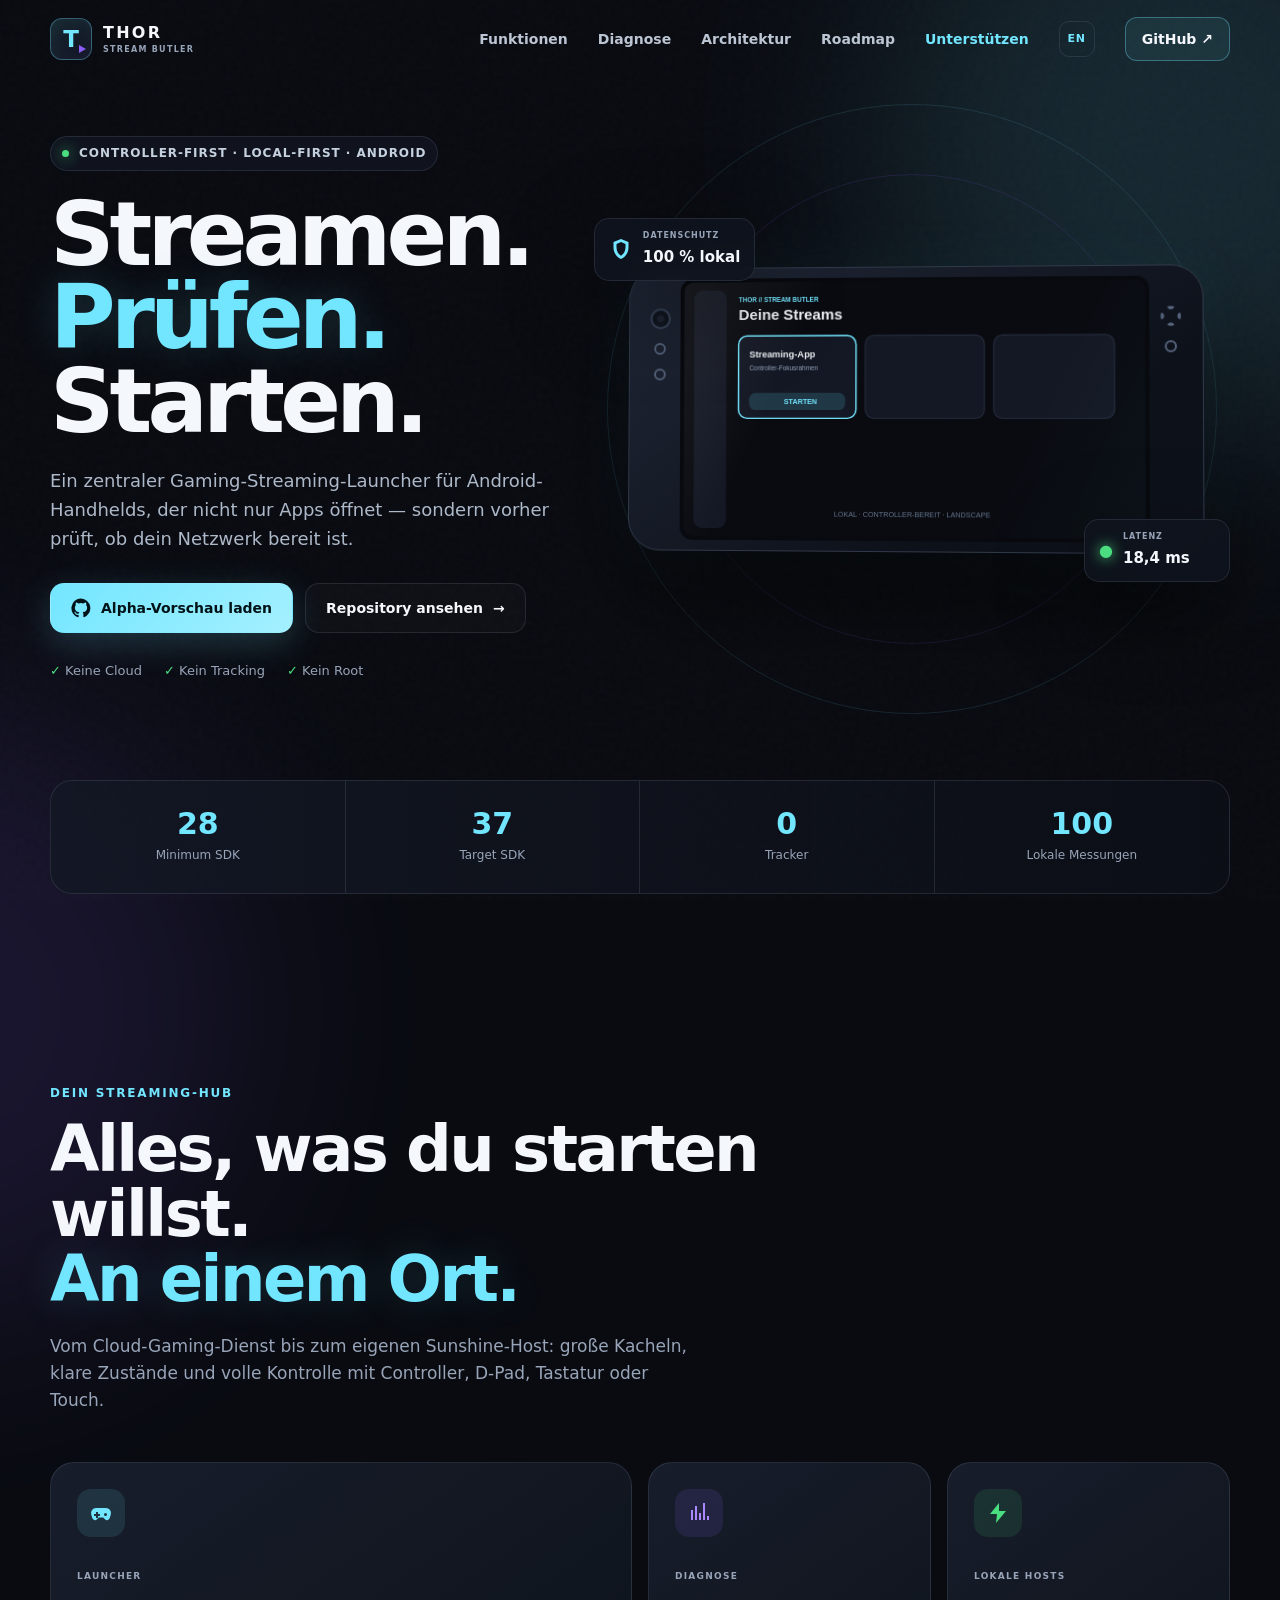
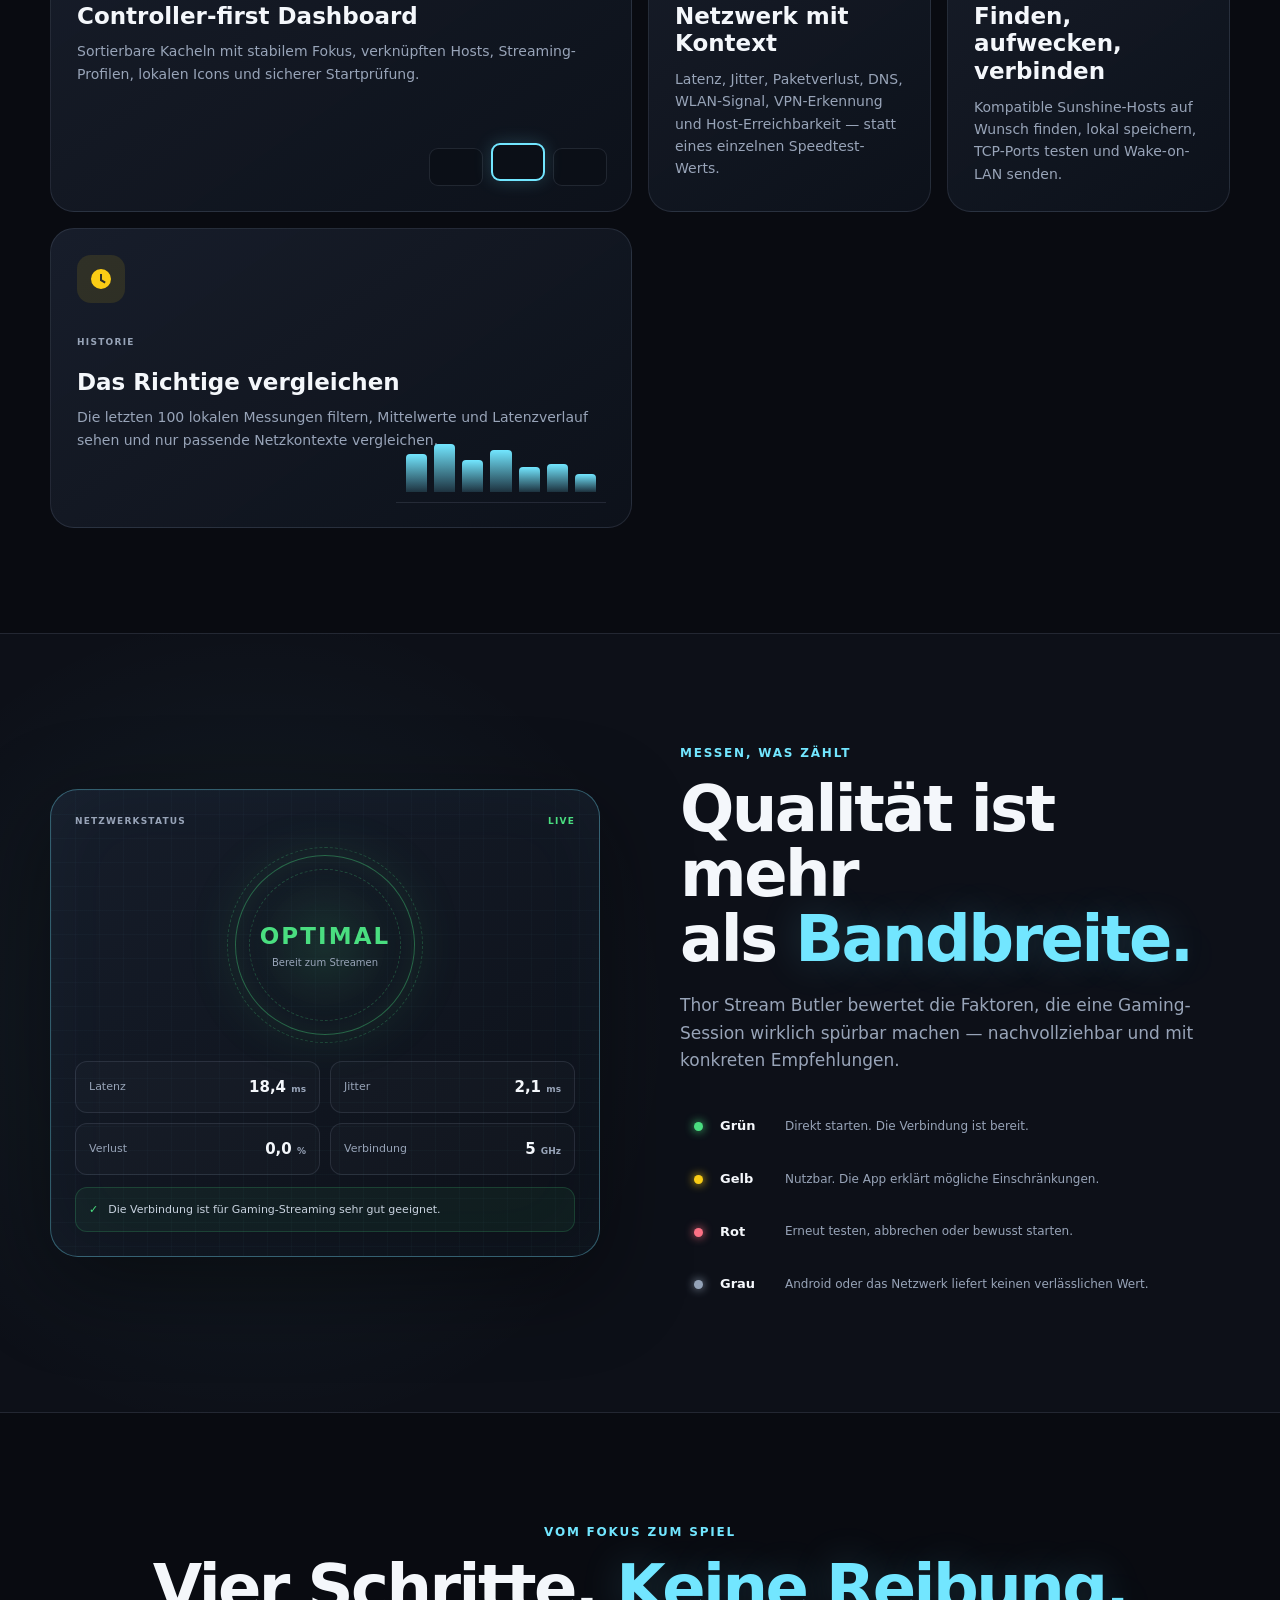
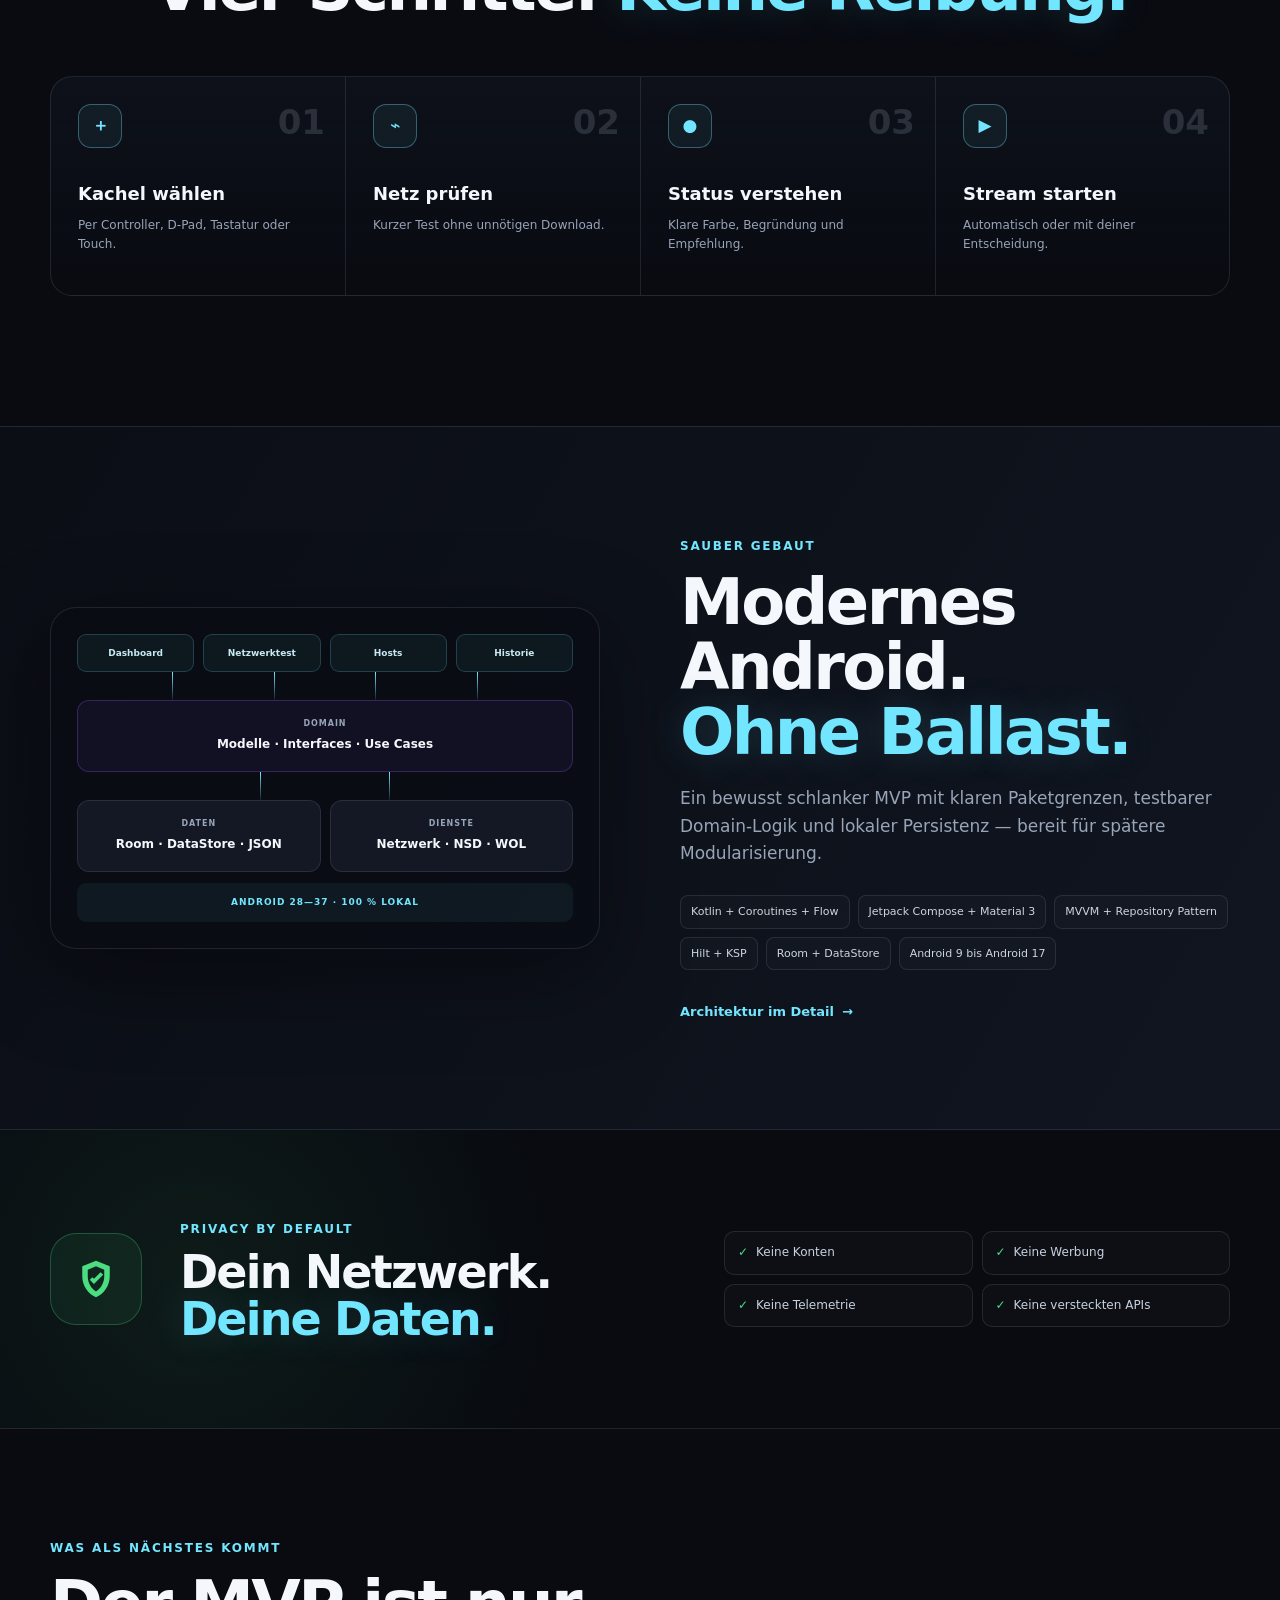
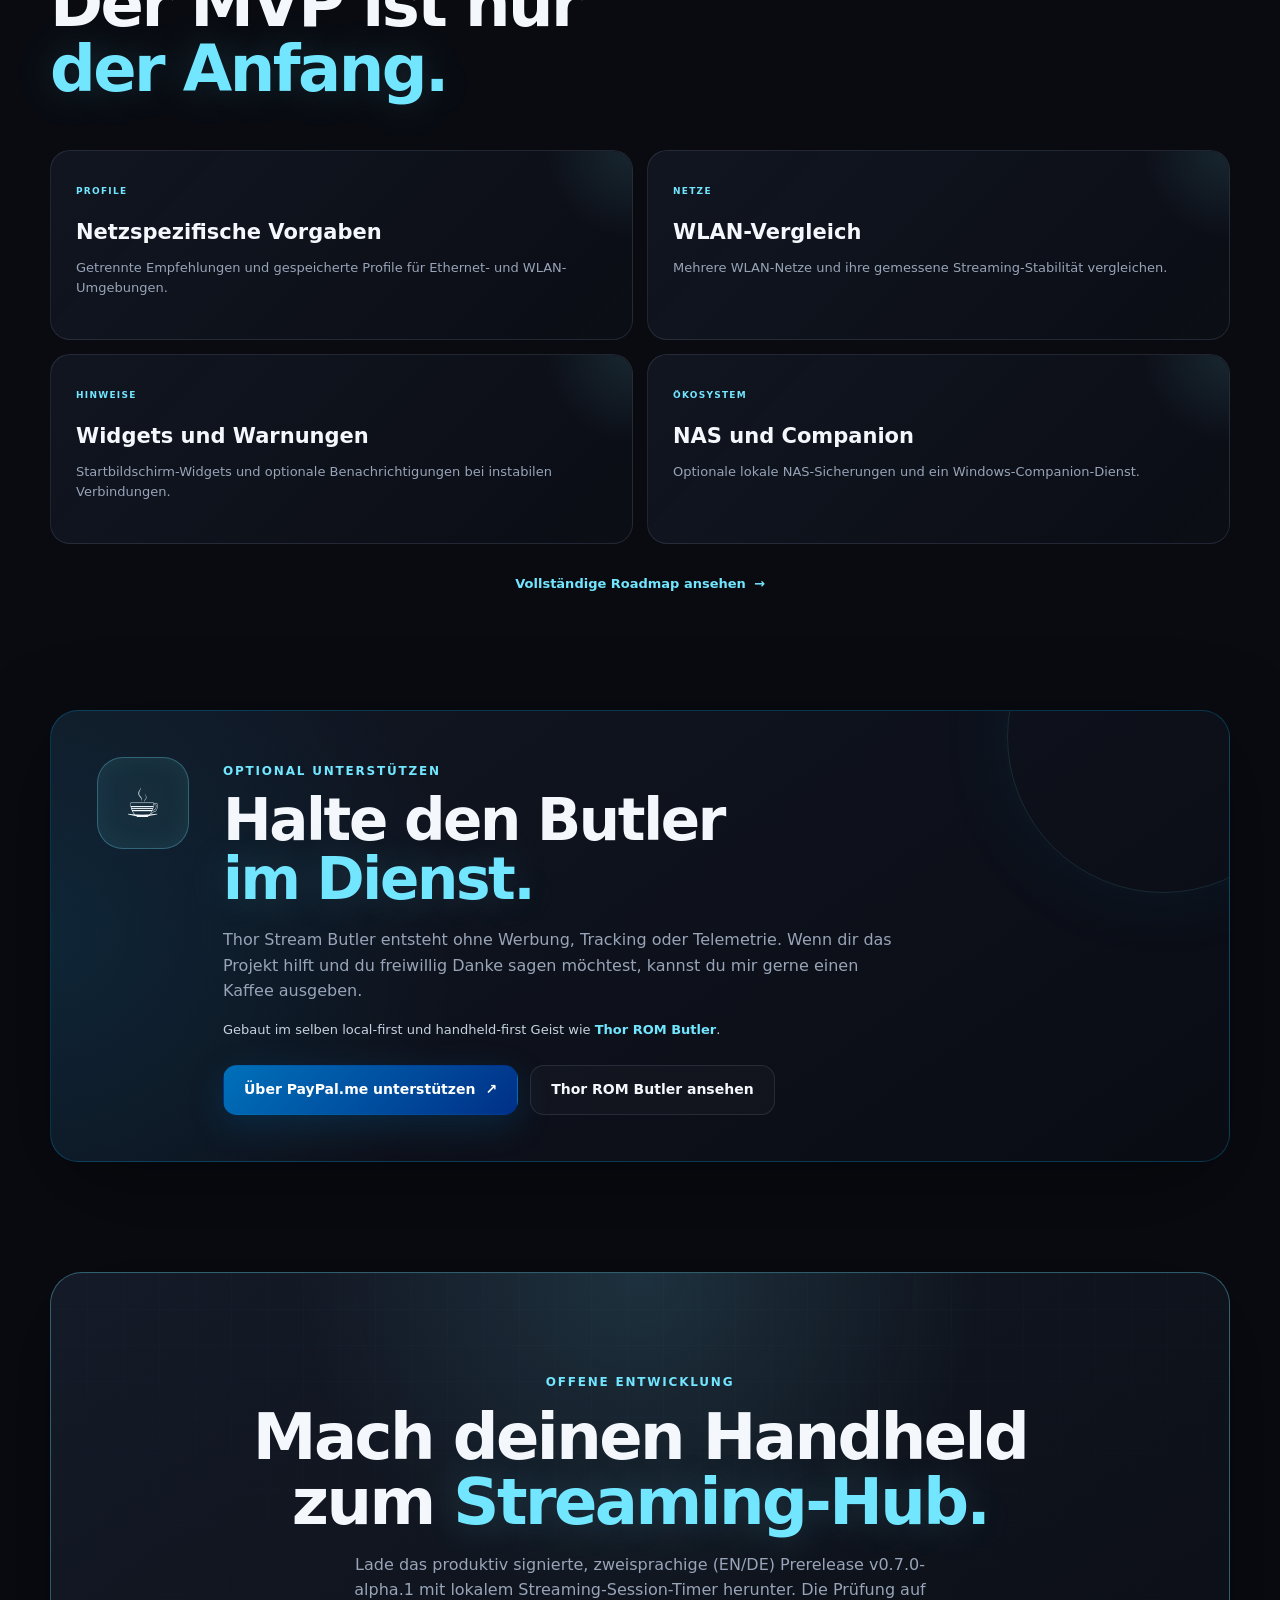
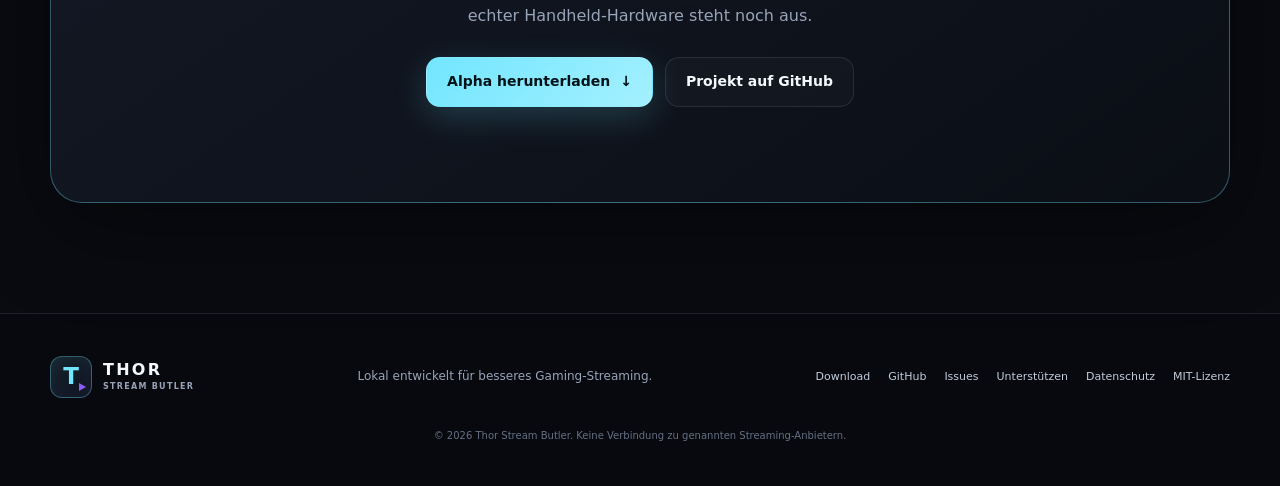
==== commit a494d5fa: "chore: prepare v0.7.0-alpha.1 - Bump versionCode to 7, versionName to 0.7.0-alpha.1 - Move changelog" ====
--- a/docs/de/index.html
+++ b/docs/de/index.html
@@ -71,7 +71,7 @@
         <h1>Streamen.<br><span>Prüfen.</span> Starten.</h1>
         <p class="hero-lead">Ein zentraler Gaming-Streaming-Launcher für Android-Handhelds, der nicht nur Apps öffnet — sondern vorher prüft, ob dein Netzwerk bereit ist.</p>
         <div class="hero-actions">
-          <a class="button button-primary" href="https://github.com/Strugglechen1337/thor-stream-butler/releases/tag/v0.6.0-alpha.1">
+          <a class="button button-primary" href="https://github.com/Strugglechen1337/thor-stream-butler/releases/tag/v0.7.0-alpha.1">
             <svg viewBox="0 0 24 24" aria-hidden="true"><path d="M12 .7a11.5 11.5 0 0 0-3.64 22.41c.58.11.79-.25.79-.56v-2.24c-3.22.7-3.9-1.37-3.9-1.37-.53-1.34-1.29-1.7-1.29-1.7-1.05-.72.08-.71.08-.71 1.17.08 1.78 1.2 1.78 1.2 1.04 1.77 2.72 1.26 3.38.96.1-.75.4-1.26.74-1.55-2.57-.29-5.27-1.28-5.27-5.68 0-1.26.45-2.28 1.19-3.09-.12-.29-.52-1.46.11-3.05 0 0 .97-.31 3.16 1.18a10.97 10.97 0 0 1 5.75 0c2.19-1.49 3.15-1.18 3.15-1.18.63 1.59.23 2.76.11 3.05.74.81 1.19 1.83 1.19 3.09 0 4.41-2.71 5.38-5.29 5.67.42.36.79 1.06.79 2.14v3.17c0 .31.21.68.8.56A11.5 11.5 0 0 0 12 .7Z"/></svg>
             Alpha-Vorschau laden
           </a>
@@ -237,9 +237,9 @@
       <div class="cta-content">
         <span class="kicker">OFFENE ENTWICKLUNG</span>
         <h2>Mach deinen Handheld<br>zum <em>Streaming-Hub.</em></h2>
-        <p>Lade das produktiv signierte, zweisprachige (EN/DE) Prerelease v0.6.0-alpha.1 mit lokalem Streaming-Session-Timer herunter. Die Prüfung auf echter Handheld-Hardware steht noch aus.</p>
+        <p>Lade das produktiv signierte, zweisprachige (EN/DE) Prerelease v0.7.0-alpha.1 mit lokalem Streaming-Session-Timer herunter. Die Prüfung auf echter Handheld-Hardware steht noch aus.</p>
         <div class="hero-actions centered-actions">
-          <a class="button button-primary" href="https://github.com/Strugglechen1337/thor-stream-butler/releases/tag/v0.6.0-alpha.1">Alpha herunterladen <span>↓</span></a>
+          <a class="button button-primary" href="https://github.com/Strugglechen1337/thor-stream-butler/releases/tag/v0.7.0-alpha.1">Alpha herunterladen <span>↓</span></a>
           <a class="button button-ghost" href="https://github.com/Strugglechen1337/thor-stream-butler">Projekt auf GitHub</a>
         </div>
       </div>
@@ -250,7 +250,7 @@
     <div class="shell footer-inner">
       <a class="brand" href="#top"><span class="brand-mark" aria-hidden="true"><span>T</span><i></i></span><span class="brand-copy"><strong>THOR</strong><small>STREAM BUTLER</small></span></a>
       <p>Lokal entwickelt für besseres Gaming-Streaming.</p>
-      <div class="footer-links"><a href="https://github.com/Strugglechen1337/thor-stream-butler/releases/tag/v0.6.0-alpha.1">Download</a><a href="https://github.com/Strugglechen1337/thor-stream-butler">GitHub</a><a href="https://github.com/Strugglechen1337/thor-stream-butler/issues">Issues</a><a href="#support">Unterstützen</a><a href="./datenschutz/">Datenschutz</a><a href="https://github.com/Strugglechen1337/thor-stream-butler/blob/main/LICENSE">MIT-Lizenz</a></div>
+      <div class="footer-links"><a href="https://github.com/Strugglechen1337/thor-stream-butler/releases/tag/v0.7.0-alpha.1">Download</a><a href="https://github.com/Strugglechen1337/thor-stream-butler">GitHub</a><a href="https://github.com/Strugglechen1337/thor-stream-butler/issues">Issues</a><a href="#support">Unterstützen</a><a href="./datenschutz/">Datenschutz</a><a href="https://github.com/Strugglechen1337/thor-stream-butler/blob/main/LICENSE">MIT-Lizenz</a></div>
       <small>© <span data-year></span> Thor Stream Butler. Keine Verbindung zu genannten Streaming-Anbietern.</small>
     </div>
   </footer>
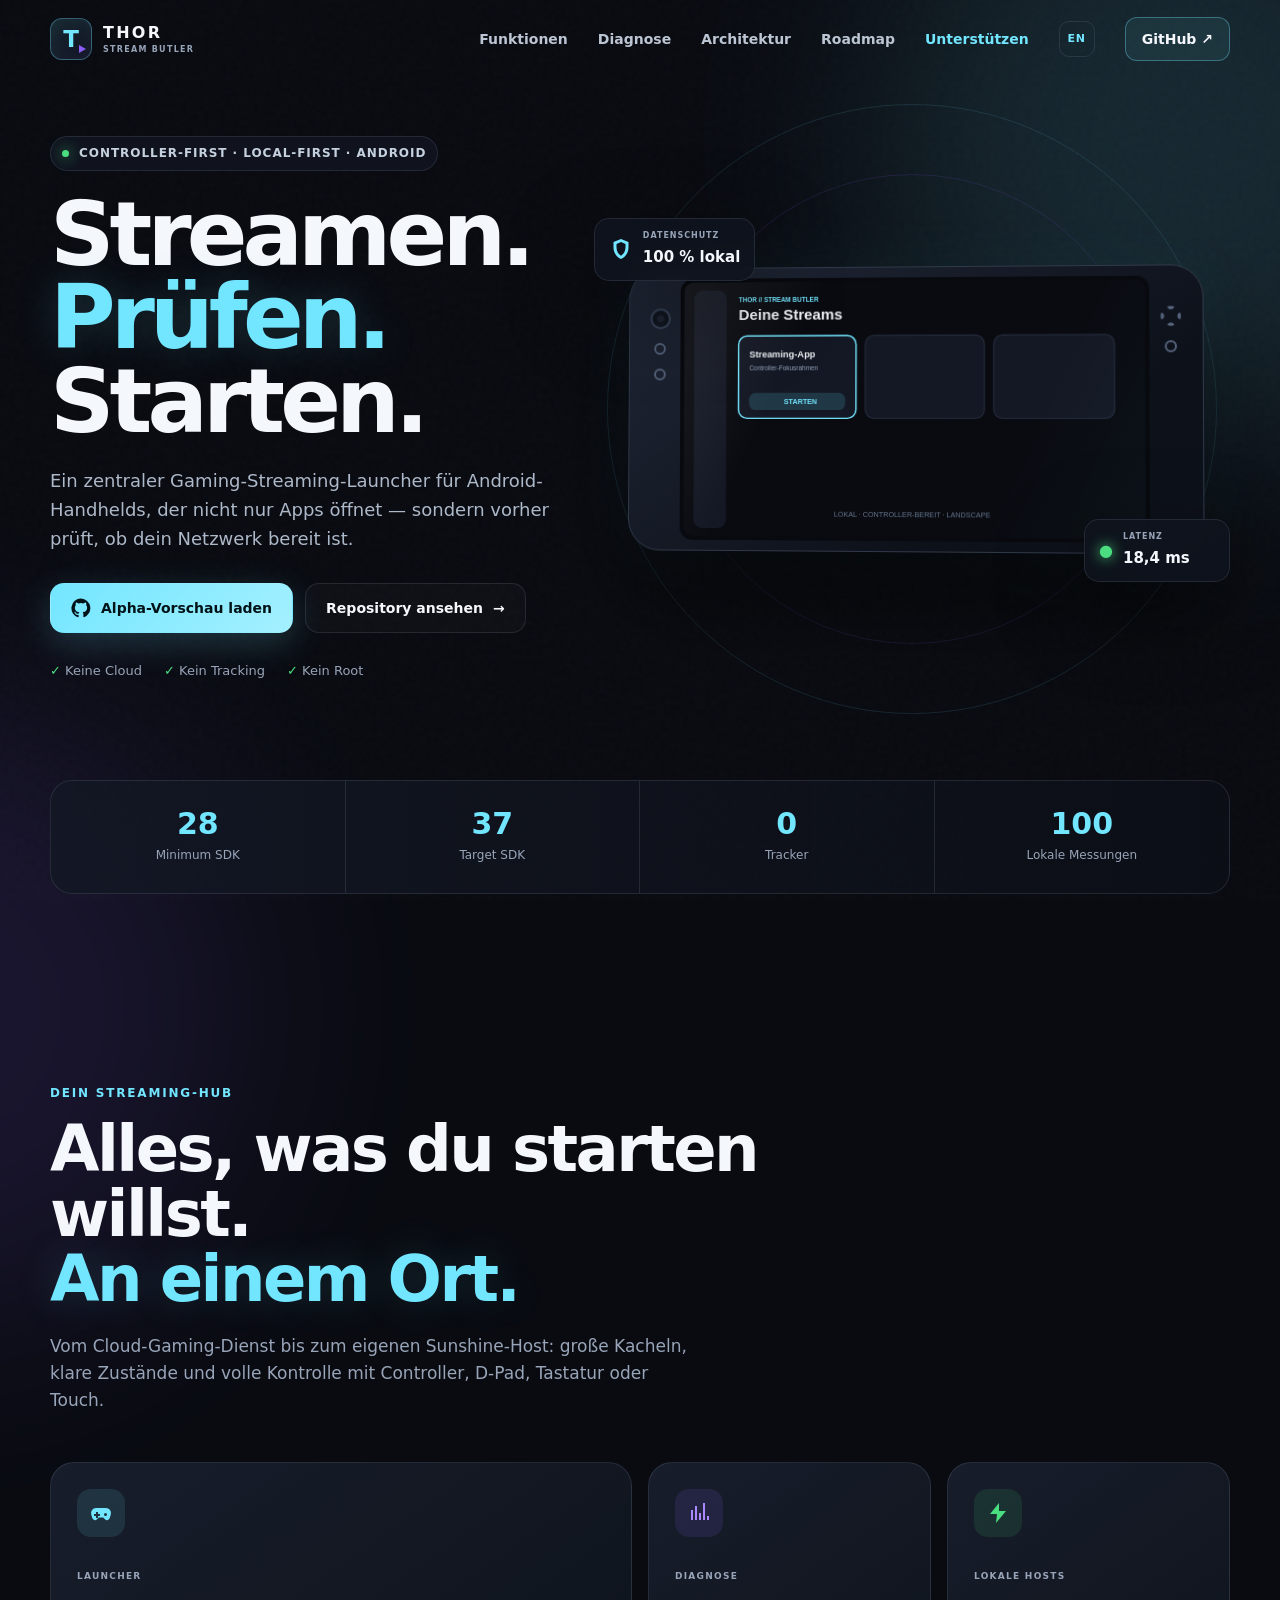
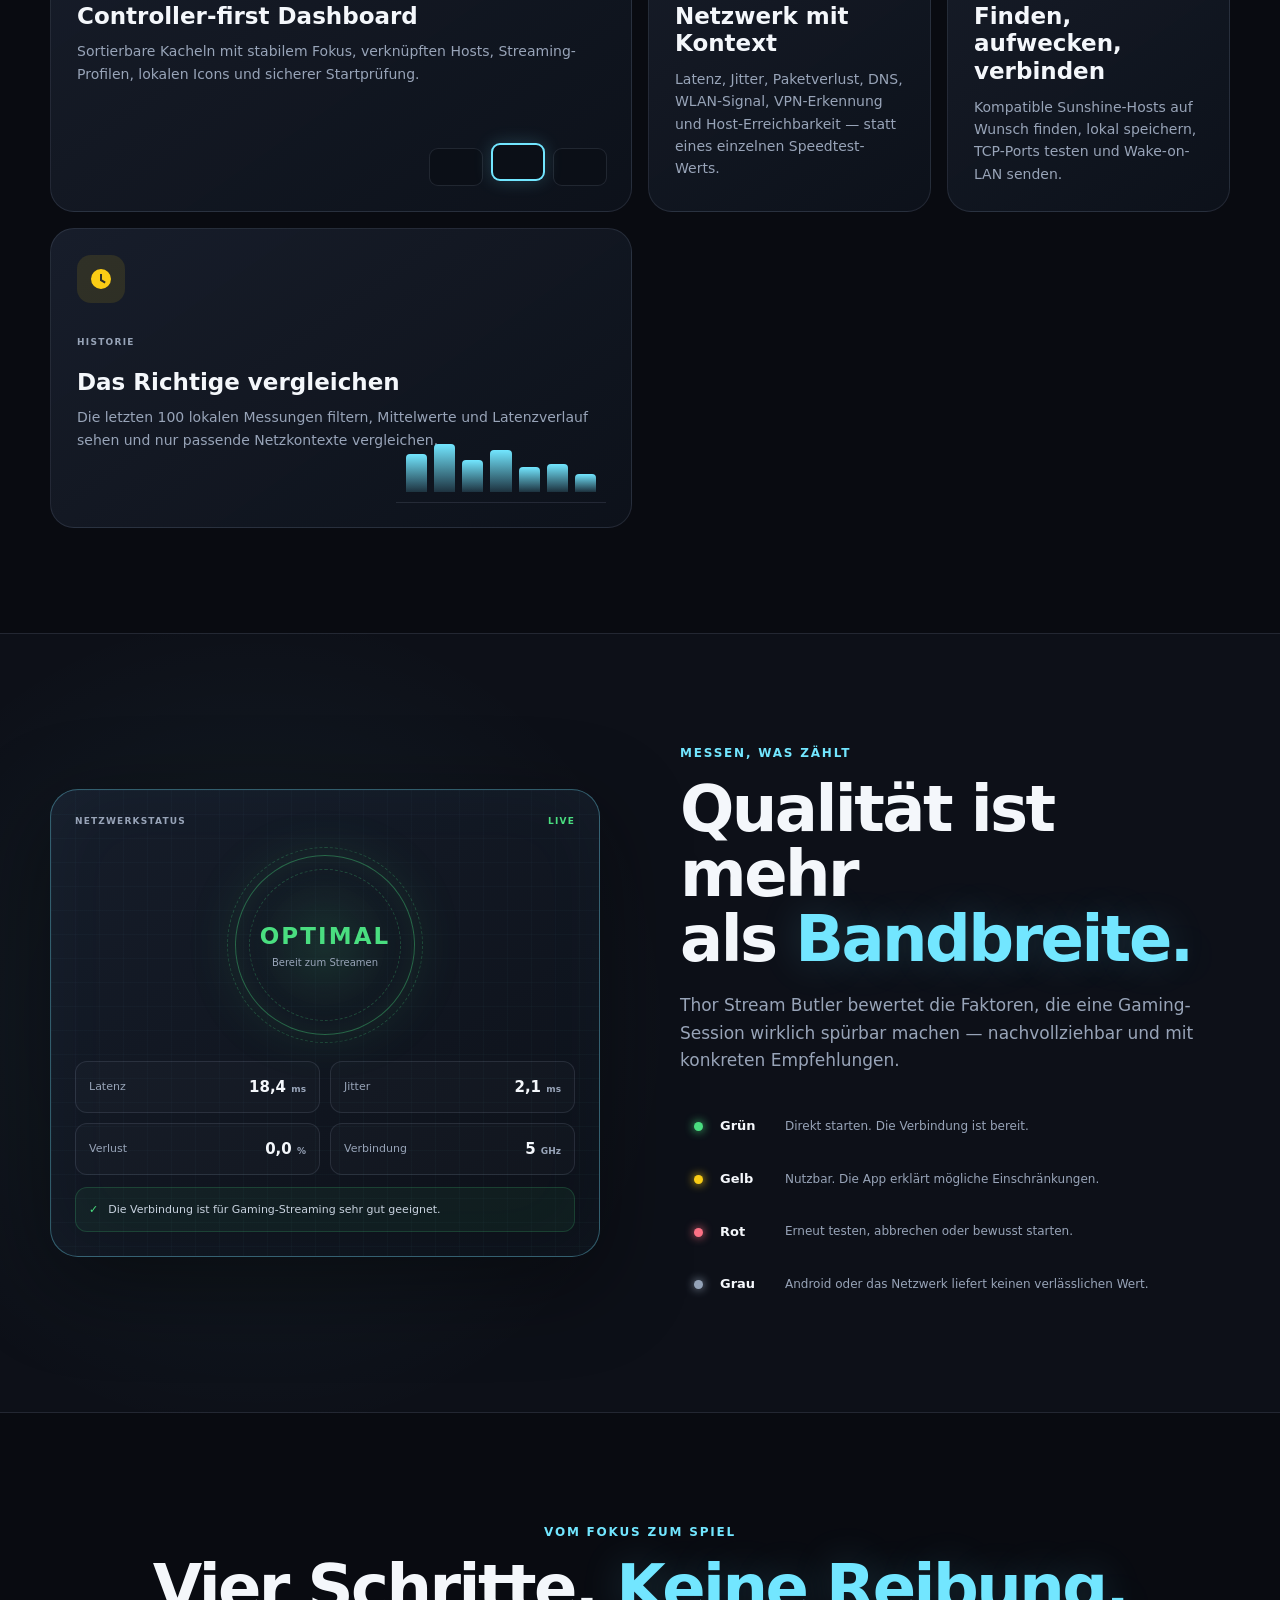
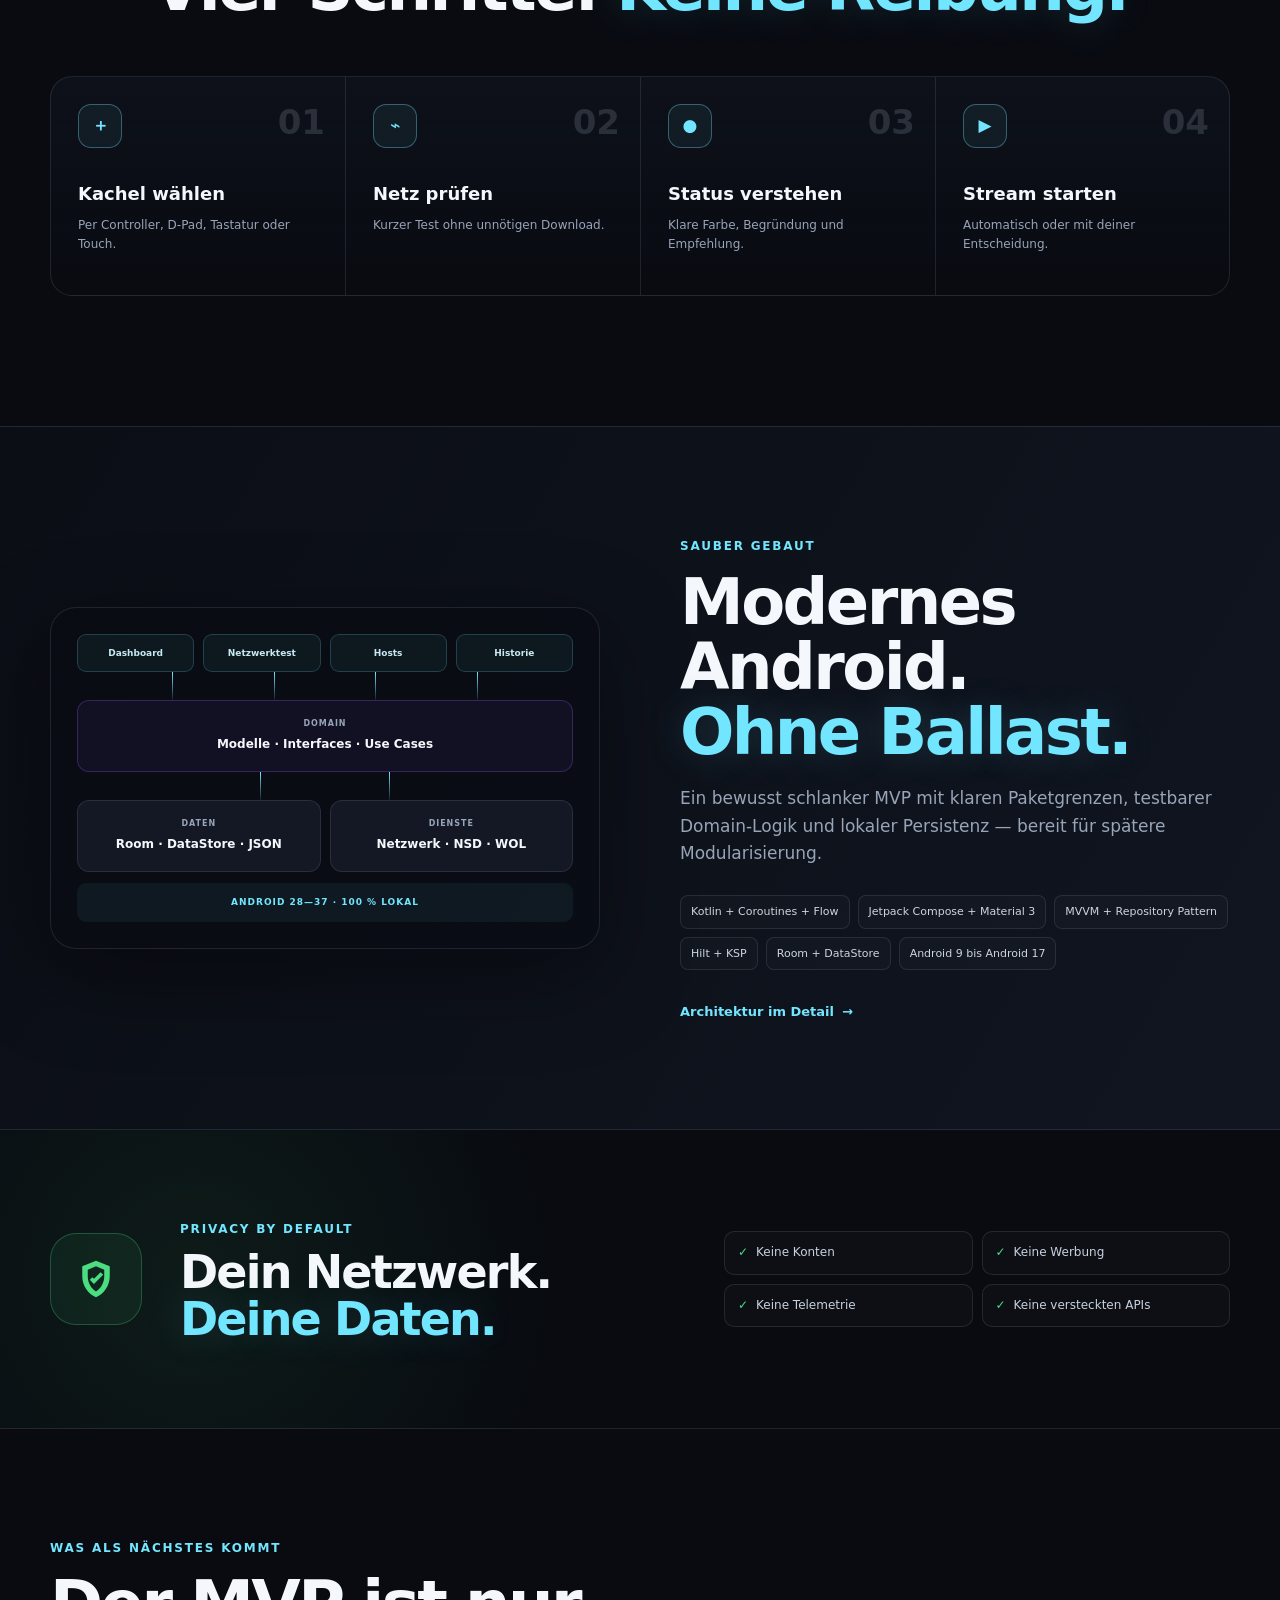
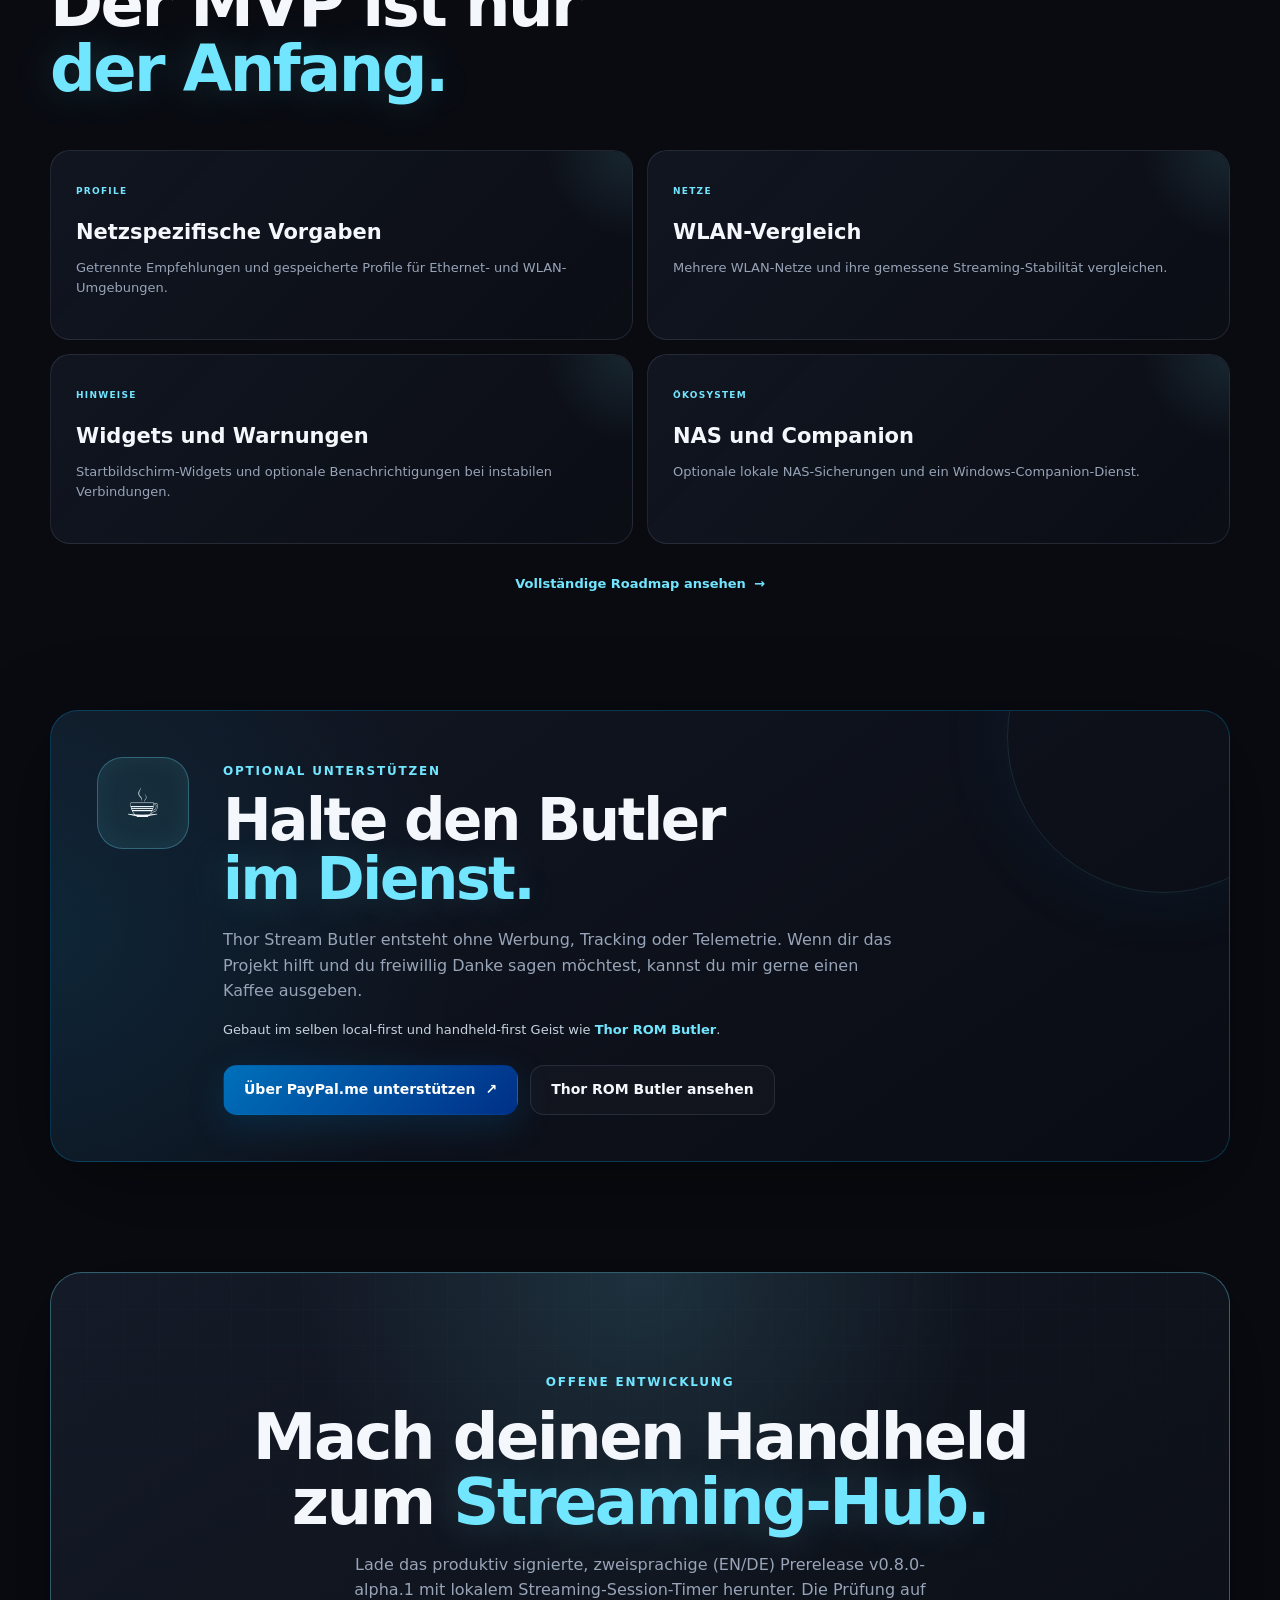
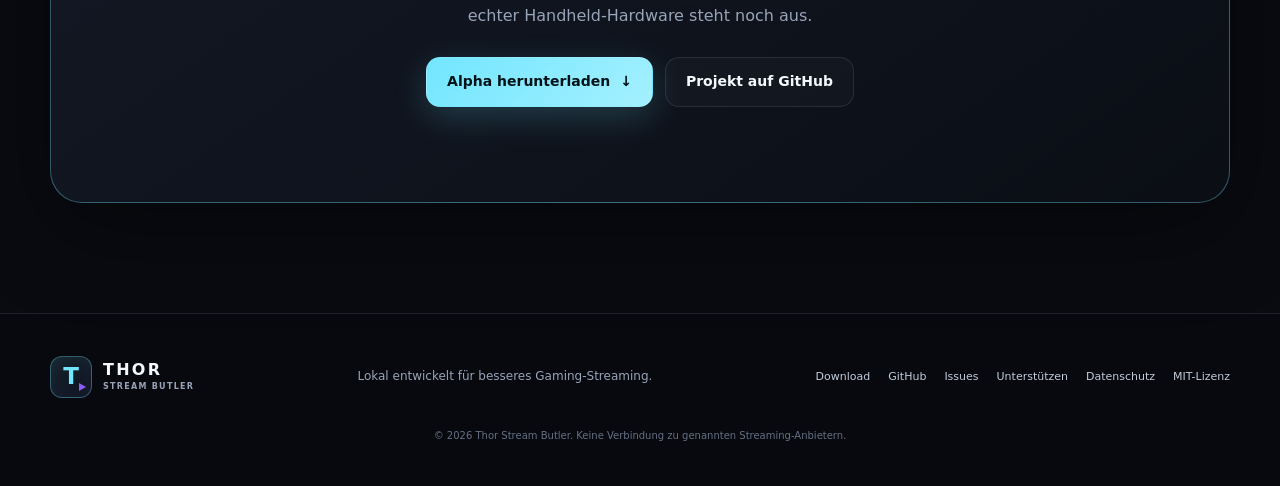
==== commit 35ce1812: "chore: prepare v0.8.0-alpha.1 - Bump versionCode to 8, versionName to 0.8.0-alpha.1 - Move changelog" ====
--- a/docs/de/index.html
+++ b/docs/de/index.html
@@ -71,7 +71,7 @@
         <h1>Streamen.<br><span>Prüfen.</span> Starten.</h1>
         <p class="hero-lead">Ein zentraler Gaming-Streaming-Launcher für Android-Handhelds, der nicht nur Apps öffnet — sondern vorher prüft, ob dein Netzwerk bereit ist.</p>
         <div class="hero-actions">
-          <a class="button button-primary" href="https://github.com/Strugglechen1337/thor-stream-butler/releases/tag/v0.7.0-alpha.1">
+          <a class="button button-primary" href="https://github.com/Strugglechen1337/thor-stream-butler/releases/tag/v0.8.0-alpha.1">
             <svg viewBox="0 0 24 24" aria-hidden="true"><path d="M12 .7a11.5 11.5 0 0 0-3.64 22.41c.58.11.79-.25.79-.56v-2.24c-3.22.7-3.9-1.37-3.9-1.37-.53-1.34-1.29-1.7-1.29-1.7-1.05-.72.08-.71.08-.71 1.17.08 1.78 1.2 1.78 1.2 1.04 1.77 2.72 1.26 3.38.96.1-.75.4-1.26.74-1.55-2.57-.29-5.27-1.28-5.27-5.68 0-1.26.45-2.28 1.19-3.09-.12-.29-.52-1.46.11-3.05 0 0 .97-.31 3.16 1.18a10.97 10.97 0 0 1 5.75 0c2.19-1.49 3.15-1.18 3.15-1.18.63 1.59.23 2.76.11 3.05.74.81 1.19 1.83 1.19 3.09 0 4.41-2.71 5.38-5.29 5.67.42.36.79 1.06.79 2.14v3.17c0 .31.21.68.8.56A11.5 11.5 0 0 0 12 .7Z"/></svg>
             Alpha-Vorschau laden
           </a>
@@ -237,9 +237,9 @@
       <div class="cta-content">
         <span class="kicker">OFFENE ENTWICKLUNG</span>
         <h2>Mach deinen Handheld<br>zum <em>Streaming-Hub.</em></h2>
-        <p>Lade das produktiv signierte, zweisprachige (EN/DE) Prerelease v0.7.0-alpha.1 mit lokalem Streaming-Session-Timer herunter. Die Prüfung auf echter Handheld-Hardware steht noch aus.</p>
+        <p>Lade das produktiv signierte, zweisprachige (EN/DE) Prerelease v0.8.0-alpha.1 mit lokalem Streaming-Session-Timer herunter. Die Prüfung auf echter Handheld-Hardware steht noch aus.</p>
         <div class="hero-actions centered-actions">
-          <a class="button button-primary" href="https://github.com/Strugglechen1337/thor-stream-butler/releases/tag/v0.7.0-alpha.1">Alpha herunterladen <span>↓</span></a>
+          <a class="button button-primary" href="https://github.com/Strugglechen1337/thor-stream-butler/releases/tag/v0.8.0-alpha.1">Alpha herunterladen <span>↓</span></a>
           <a class="button button-ghost" href="https://github.com/Strugglechen1337/thor-stream-butler">Projekt auf GitHub</a>
         </div>
       </div>
@@ -250,7 +250,7 @@
     <div class="shell footer-inner">
       <a class="brand" href="#top"><span class="brand-mark" aria-hidden="true"><span>T</span><i></i></span><span class="brand-copy"><strong>THOR</strong><small>STREAM BUTLER</small></span></a>
       <p>Lokal entwickelt für besseres Gaming-Streaming.</p>
-      <div class="footer-links"><a href="https://github.com/Strugglechen1337/thor-stream-butler/releases/tag/v0.7.0-alpha.1">Download</a><a href="https://github.com/Strugglechen1337/thor-stream-butler">GitHub</a><a href="https://github.com/Strugglechen1337/thor-stream-butler/issues">Issues</a><a href="#support">Unterstützen</a><a href="./datenschutz/">Datenschutz</a><a href="https://github.com/Strugglechen1337/thor-stream-butler/blob/main/LICENSE">MIT-Lizenz</a></div>
+      <div class="footer-links"><a href="https://github.com/Strugglechen1337/thor-stream-butler/releases/tag/v0.8.0-alpha.1">Download</a><a href="https://github.com/Strugglechen1337/thor-stream-butler">GitHub</a><a href="https://github.com/Strugglechen1337/thor-stream-butler/issues">Issues</a><a href="#support">Unterstützen</a><a href="./datenschutz/">Datenschutz</a><a href="https://github.com/Strugglechen1337/thor-stream-butler/blob/main/LICENSE">MIT-Lizenz</a></div>
       <small>© <span data-year></span> Thor Stream Butler. Keine Verbindung zu genannten Streaming-Anbietern.</small>
     </div>
   </footer>
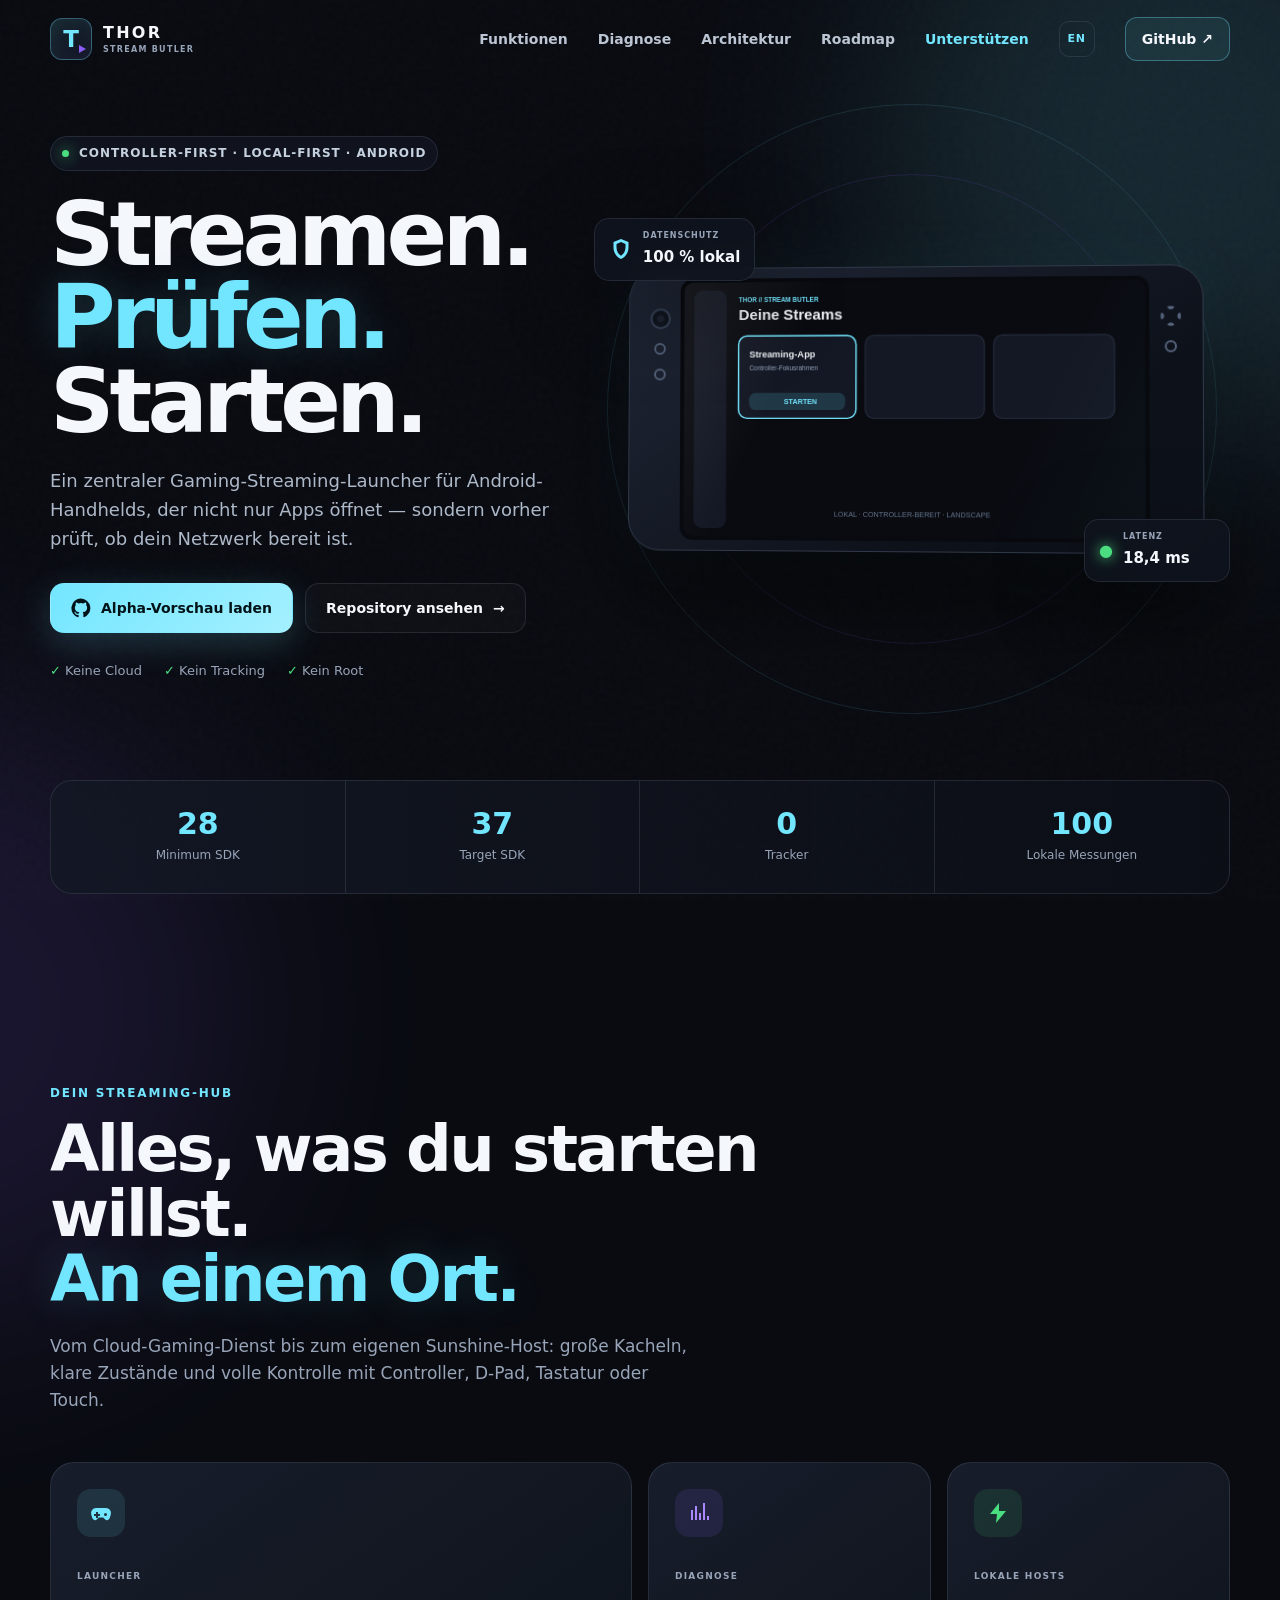
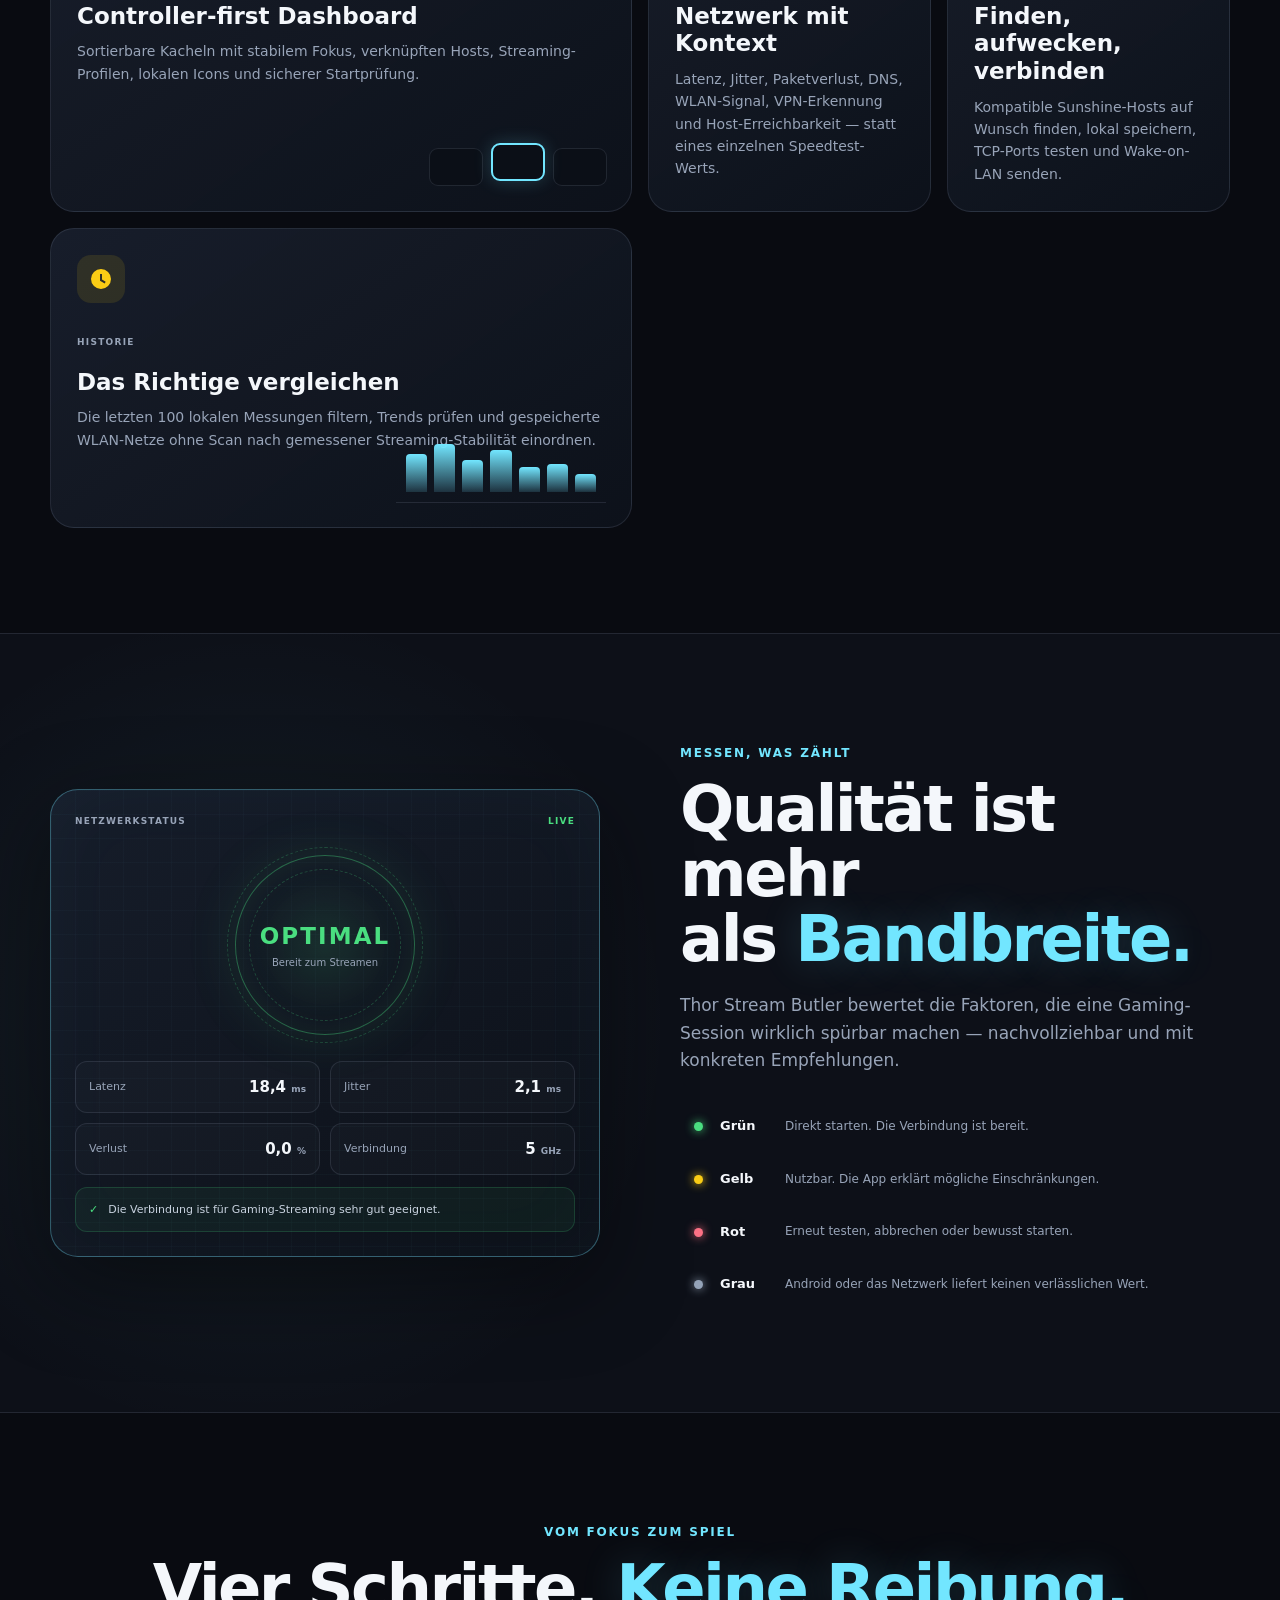
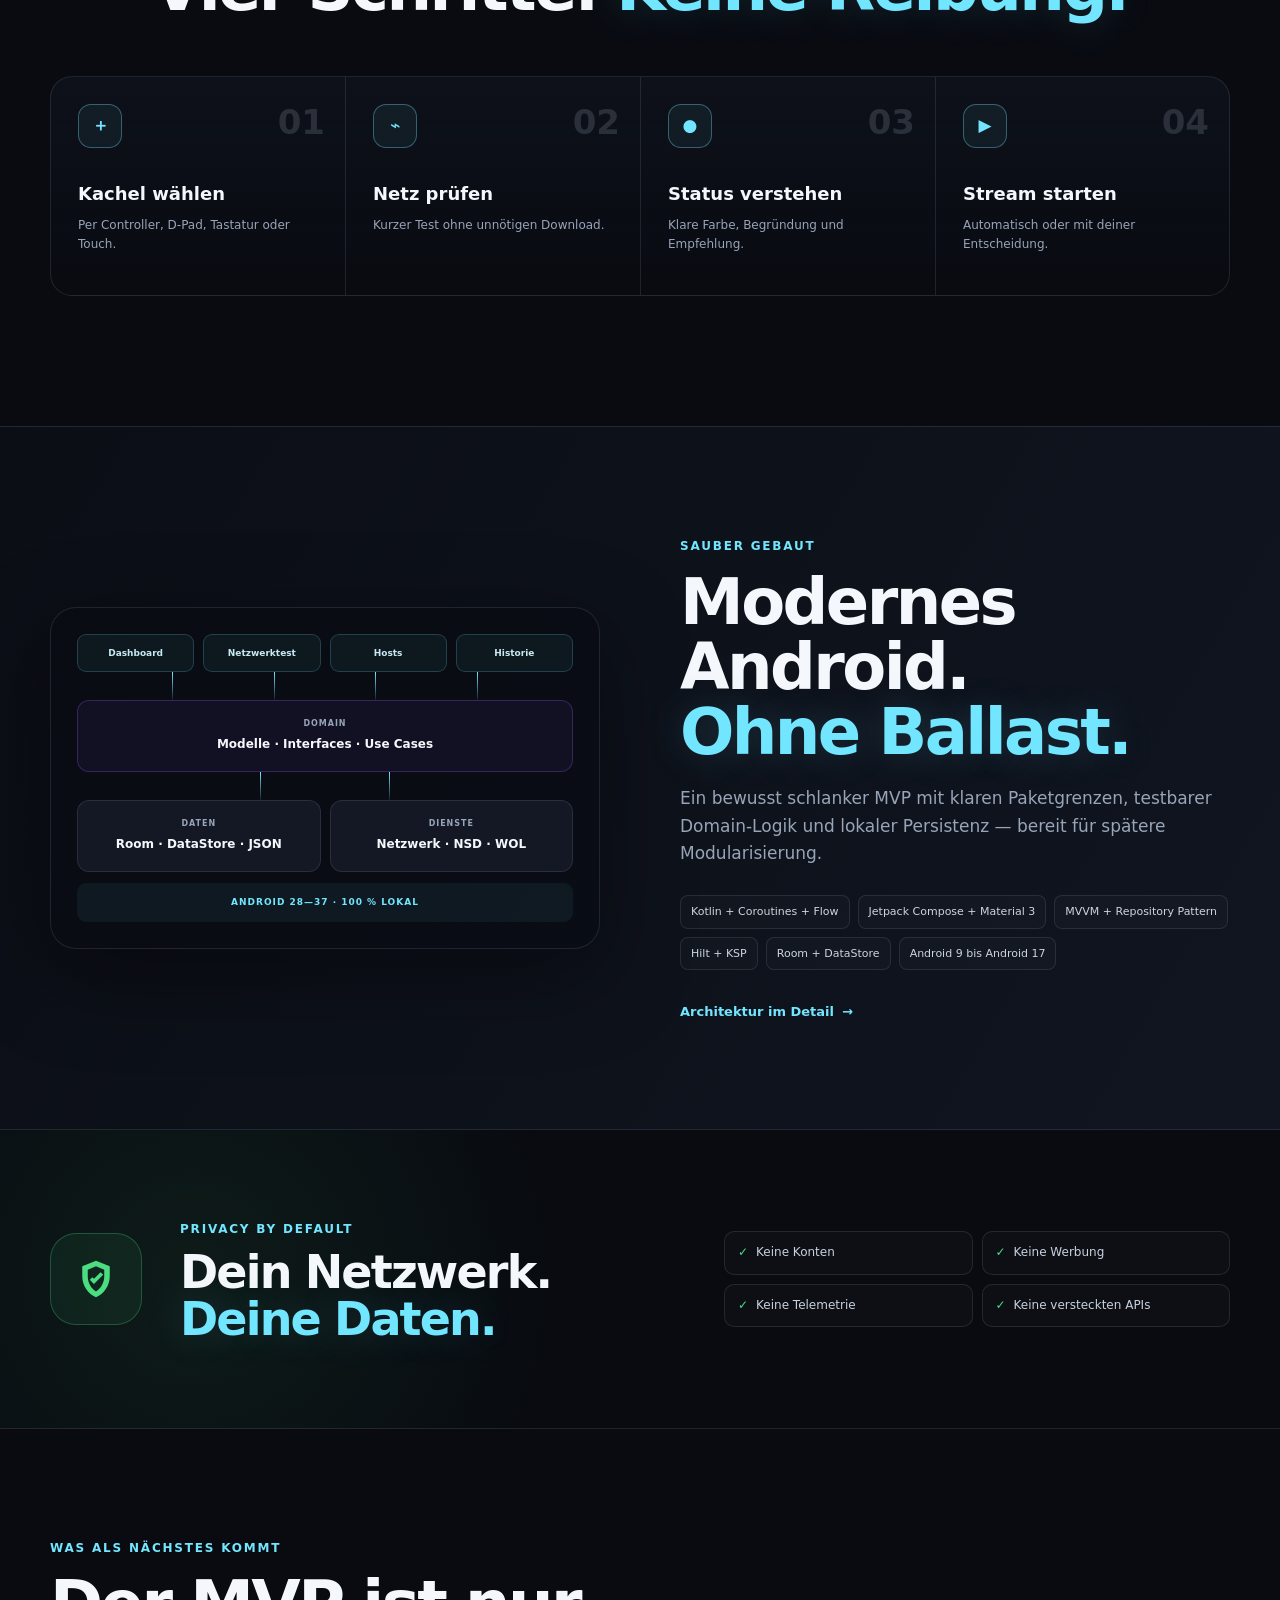
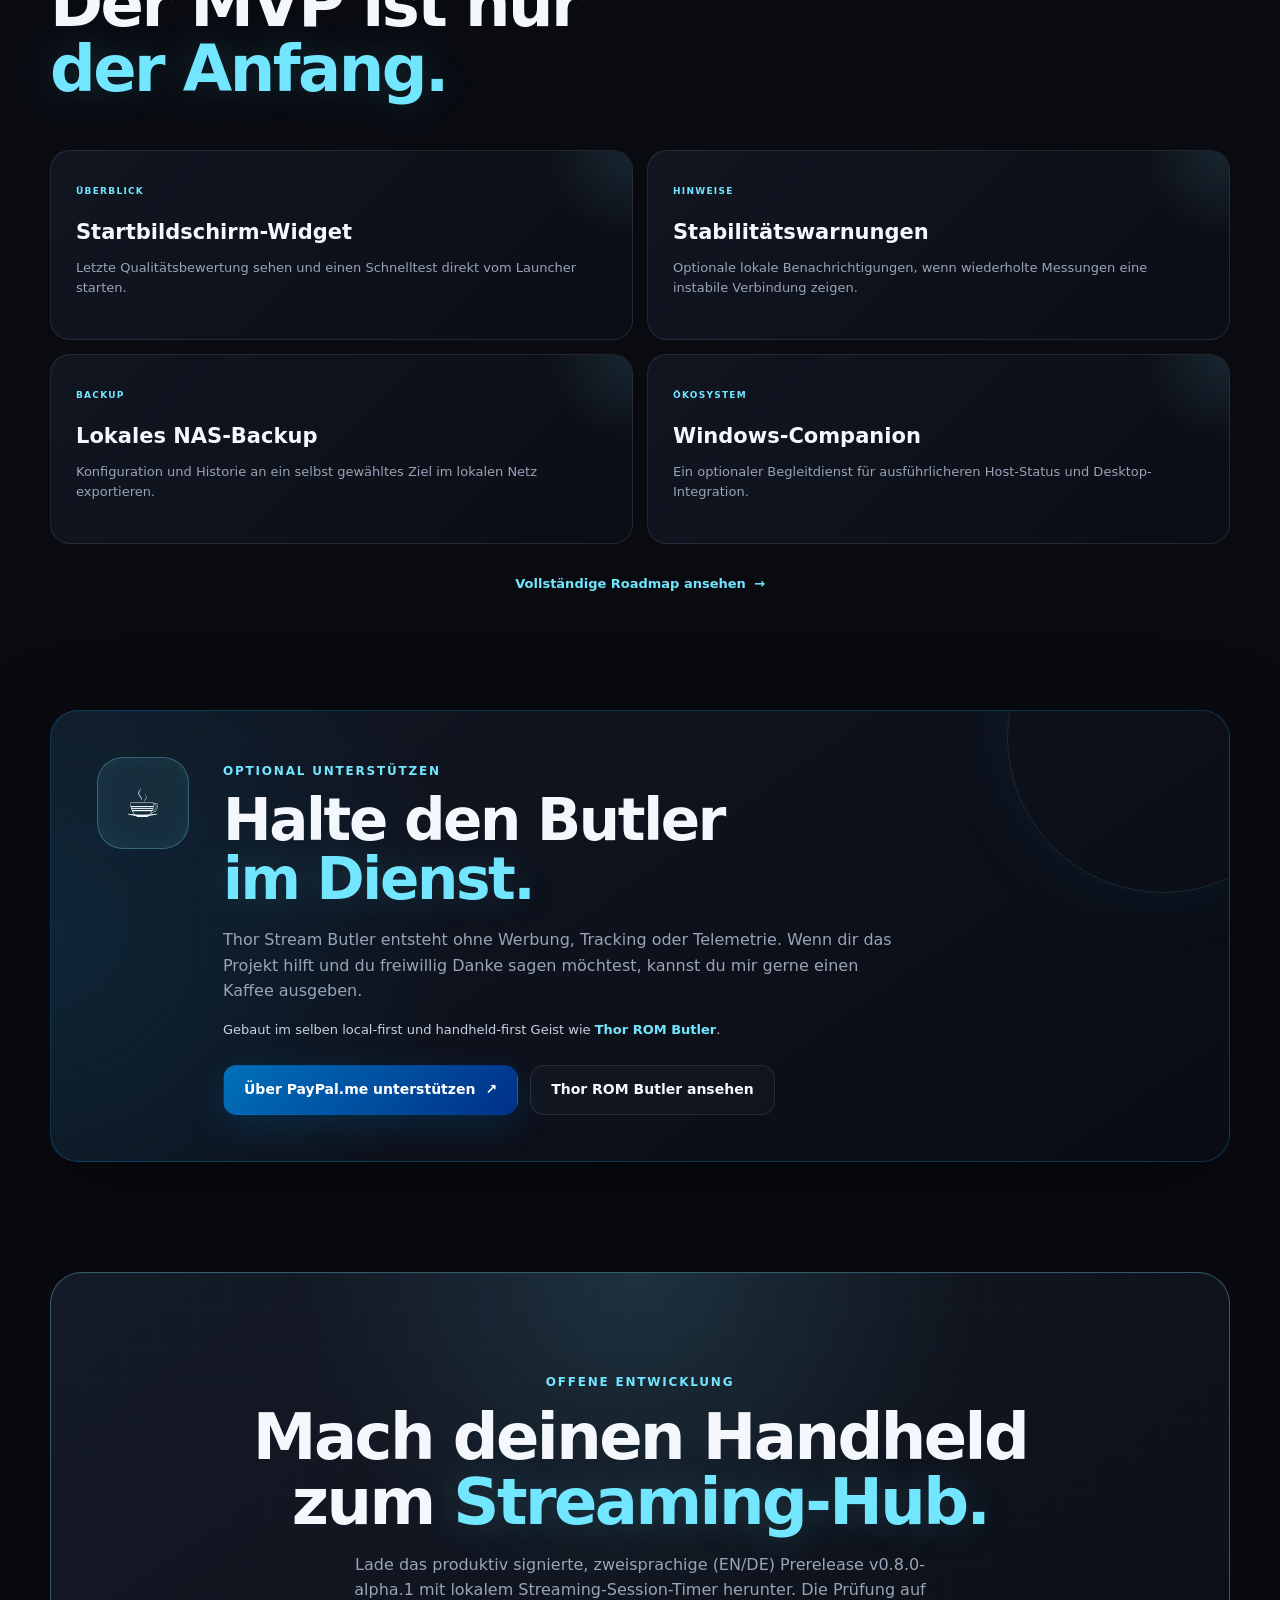
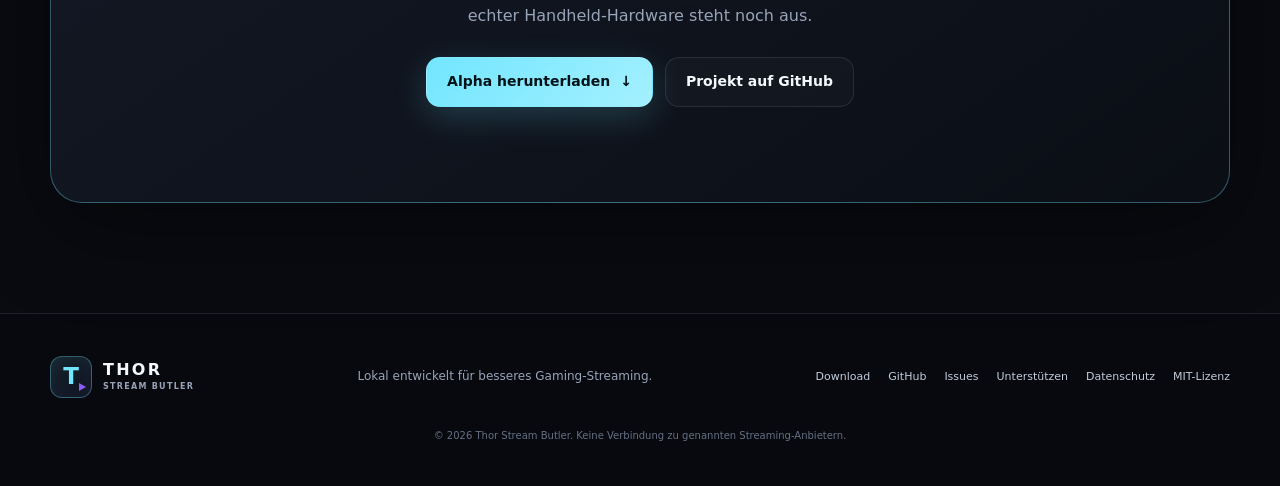
==== commit 6d185d48: "feat: compare saved Wi-Fi network stability" ====
--- a/docs/de/index.html
+++ b/docs/de/index.html
@@ -132,7 +132,7 @@
         </article>
         <article class="feature-card feature-card-wide" data-reveal data-delay="200">
           <div class="card-icon yellow"><svg viewBox="0 0 24 24" aria-hidden="true"><path d="M12 2a10 10 0 1 0 10 10A10 10 0 0 0 12 2Zm1 5v5.6l3.7 2.2-1 1.7L11 13.7V7h2Z"/></svg></div>
-          <div><span class="card-label">HISTORIE</span><h3>Das Richtige vergleichen</h3><p>Die letzten 100 lokalen Messungen filtern, Mittelwerte und Latenzverlauf sehen und nur passende Netzkontexte vergleichen.</p></div>
+          <div><span class="card-label">HISTORIE</span><h3>Das Richtige vergleichen</h3><p>Die letzten 100 lokalen Messungen filtern, Trends prüfen und gespeicherte WLAN-Netze ohne Scan nach gemessener Streaming-Stabilität einordnen.</p></div>
           <div class="sparkline" aria-hidden="true"><i></i><i></i><i></i><i></i><i></i><i></i><i></i></div>
         </article>
       </div>
@@ -208,10 +208,10 @@
     <section class="section shell" id="roadmap">
       <div class="section-heading" data-reveal><span class="kicker">WAS ALS NÄCHSTES KOMMT</span><h2>Der MVP ist nur<br><em>der Anfang.</em></h2></div>
       <div class="roadmap-grid">
-        <article data-reveal><span>PROFILE</span><h3>Netzspezifische Vorgaben</h3><p>Getrennte Empfehlungen und gespeicherte Profile für Ethernet- und WLAN-Umgebungen.</p></article>
-        <article data-reveal data-delay="60"><span>NETZE</span><h3>WLAN-Vergleich</h3><p>Mehrere WLAN-Netze und ihre gemessene Streaming-Stabilität vergleichen.</p></article>
-        <article data-reveal data-delay="120"><span>HINWEISE</span><h3>Widgets und Warnungen</h3><p>Startbildschirm-Widgets und optionale Benachrichtigungen bei instabilen Verbindungen.</p></article>
-        <article data-reveal data-delay="180"><span>ÖKOSYSTEM</span><h3>NAS und Companion</h3><p>Optionale lokale NAS-Sicherungen und ein Windows-Companion-Dienst.</p></article>
+        <article data-reveal><span>ÜBERBLICK</span><h3>Startbildschirm-Widget</h3><p>Letzte Qualitätsbewertung sehen und einen Schnelltest direkt vom Launcher starten.</p></article>
+        <article data-reveal data-delay="60"><span>HINWEISE</span><h3>Stabilitätswarnungen</h3><p>Optionale lokale Benachrichtigungen, wenn wiederholte Messungen eine instabile Verbindung zeigen.</p></article>
+        <article data-reveal data-delay="120"><span>BACKUP</span><h3>Lokales NAS-Backup</h3><p>Konfiguration und Historie an ein selbst gewähltes Ziel im lokalen Netz exportieren.</p></article>
+        <article data-reveal data-delay="180"><span>ÖKOSYSTEM</span><h3>Windows-Companion</h3><p>Ein optionaler Begleitdienst für ausführlicheren Host-Status und Desktop-Integration.</p></article>
       </div>
       <a class="text-link centered" href="https://github.com/Strugglechen1337/thor-stream-butler#roadmap-nach-dem-mvp">Vollständige Roadmap ansehen <span>→</span></a>
     </section>
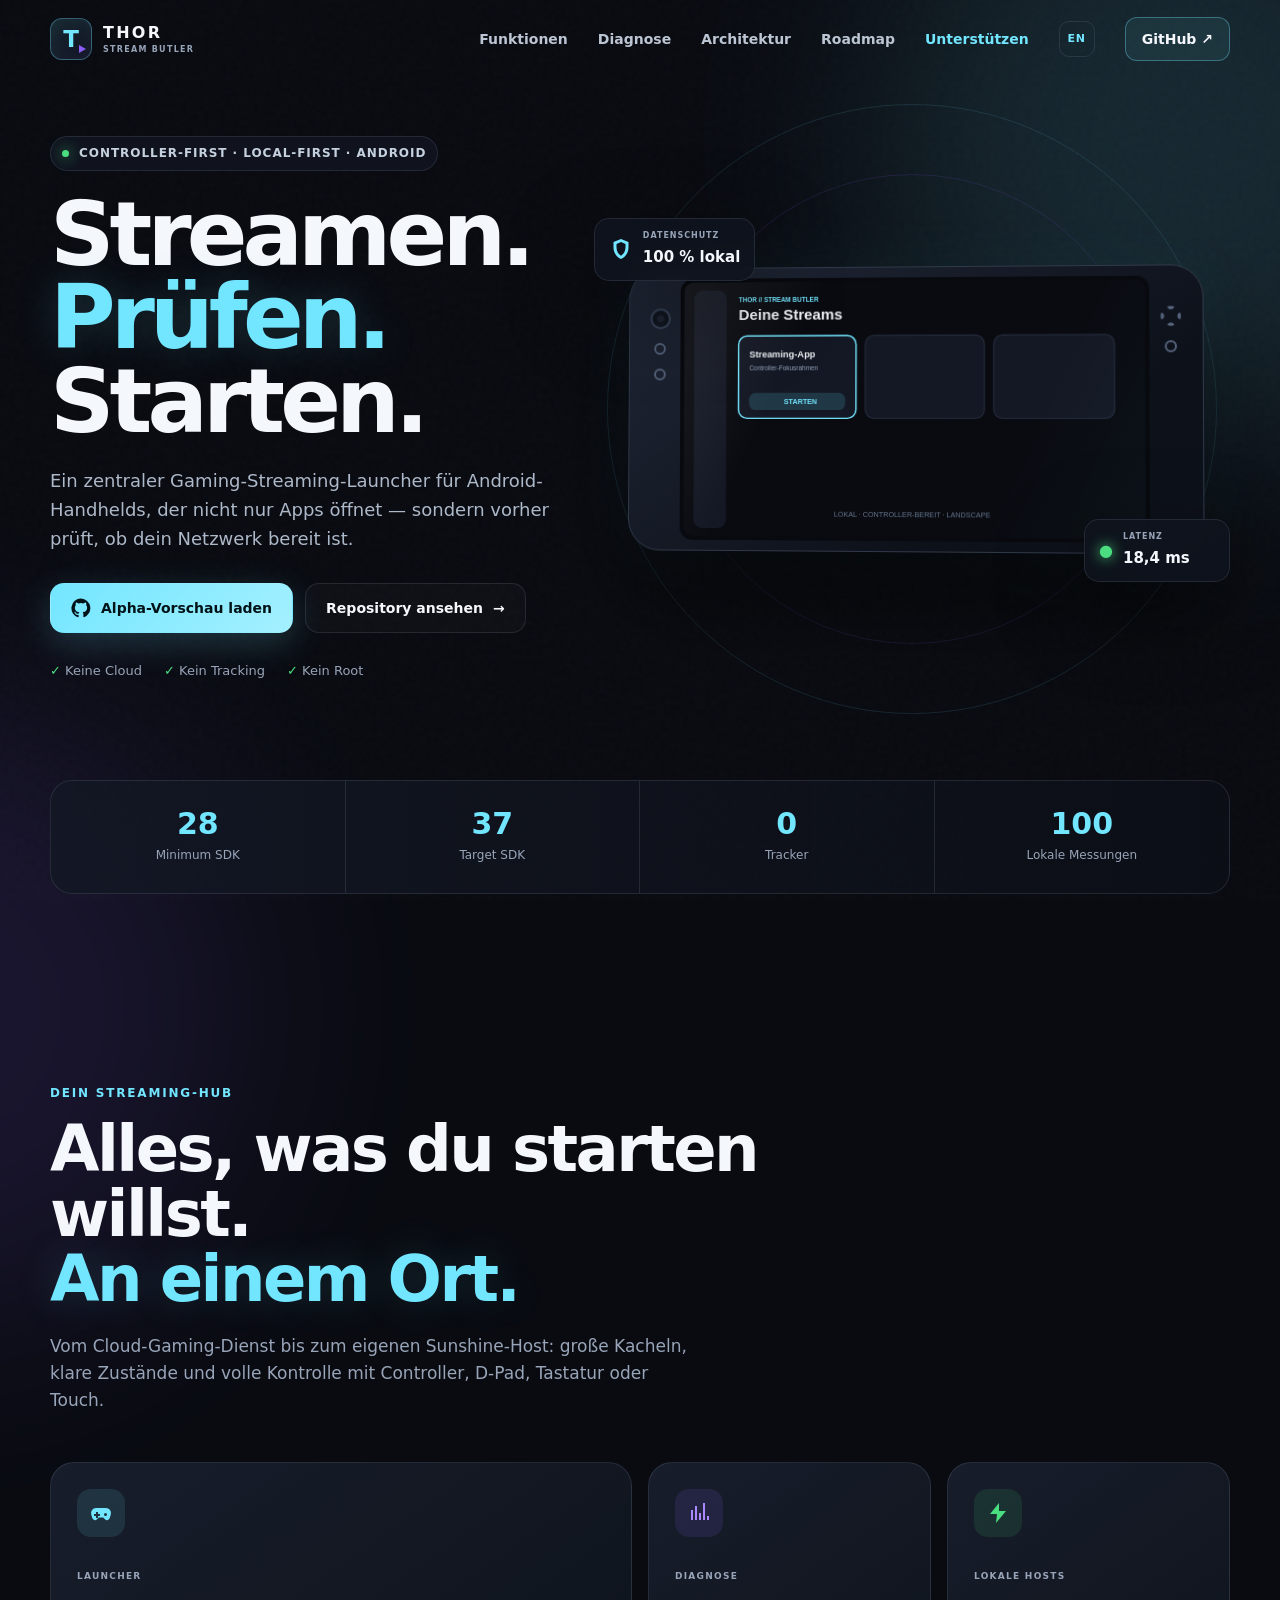
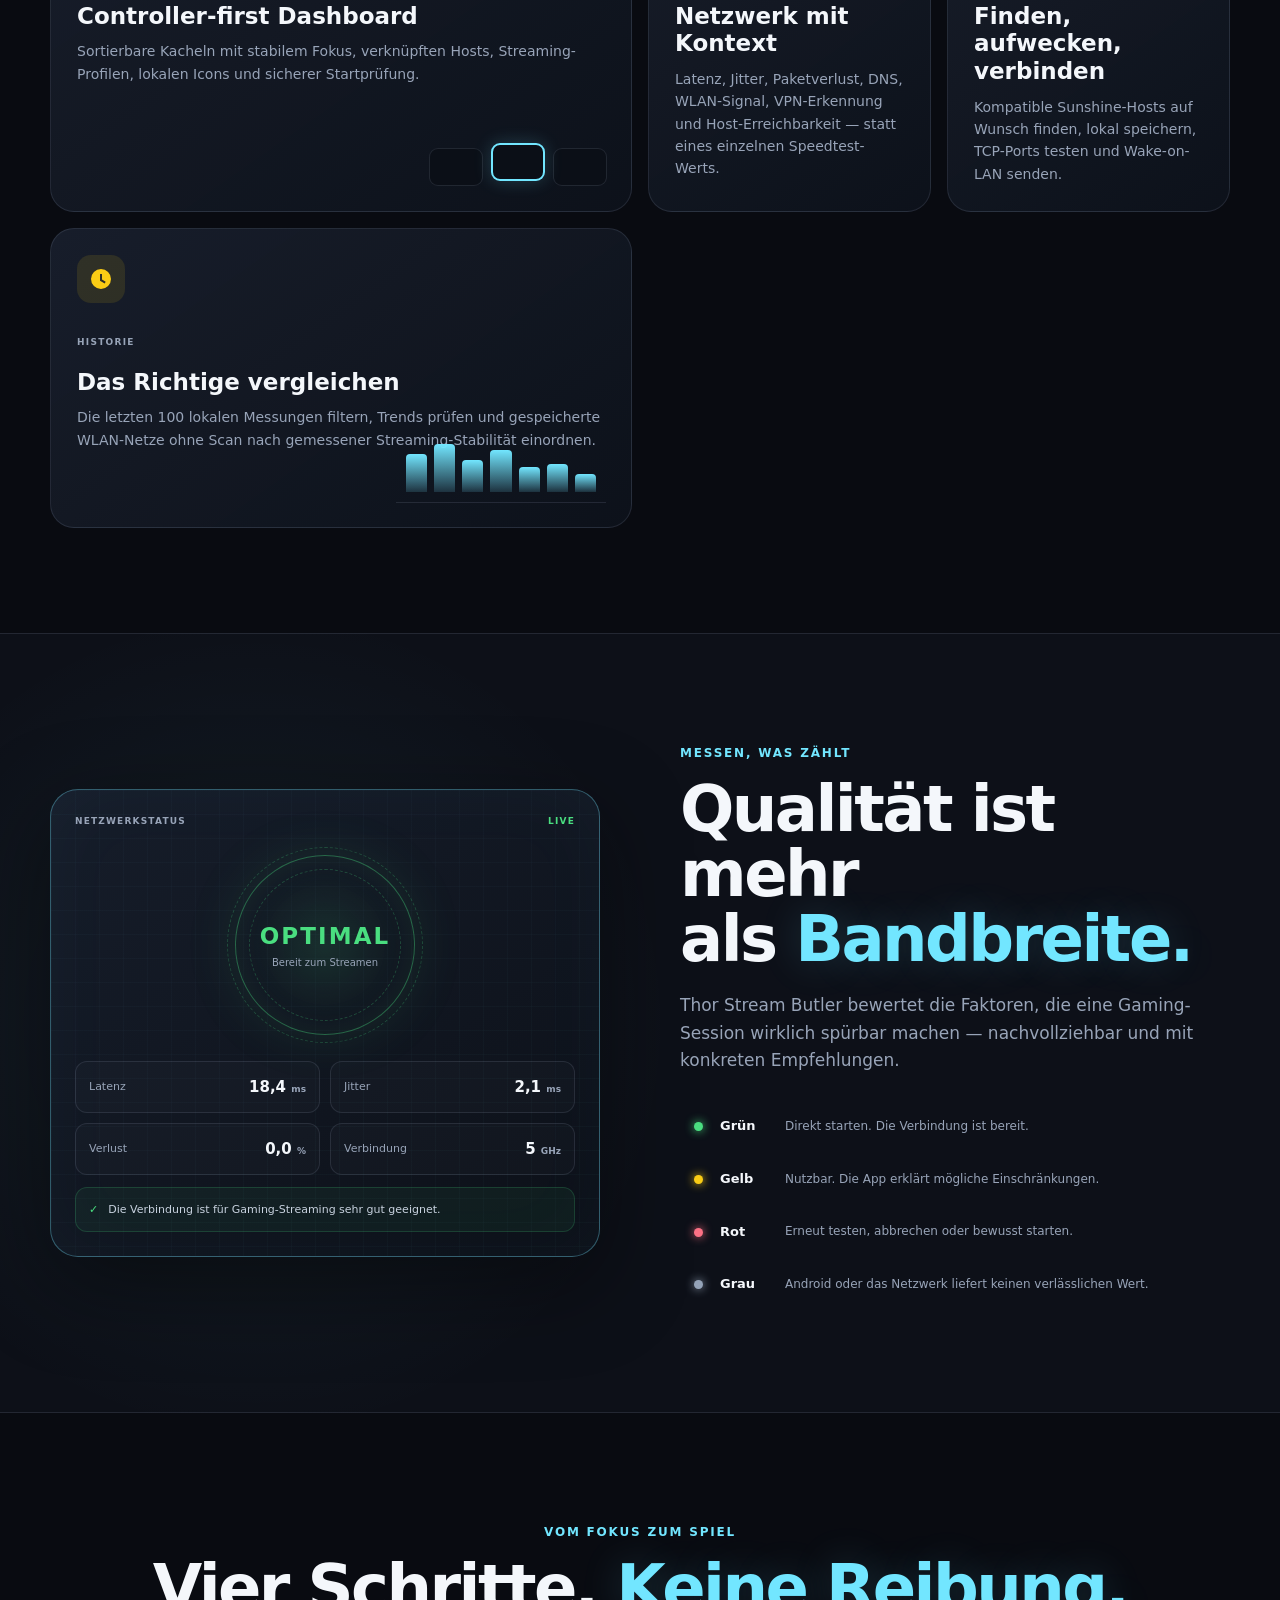
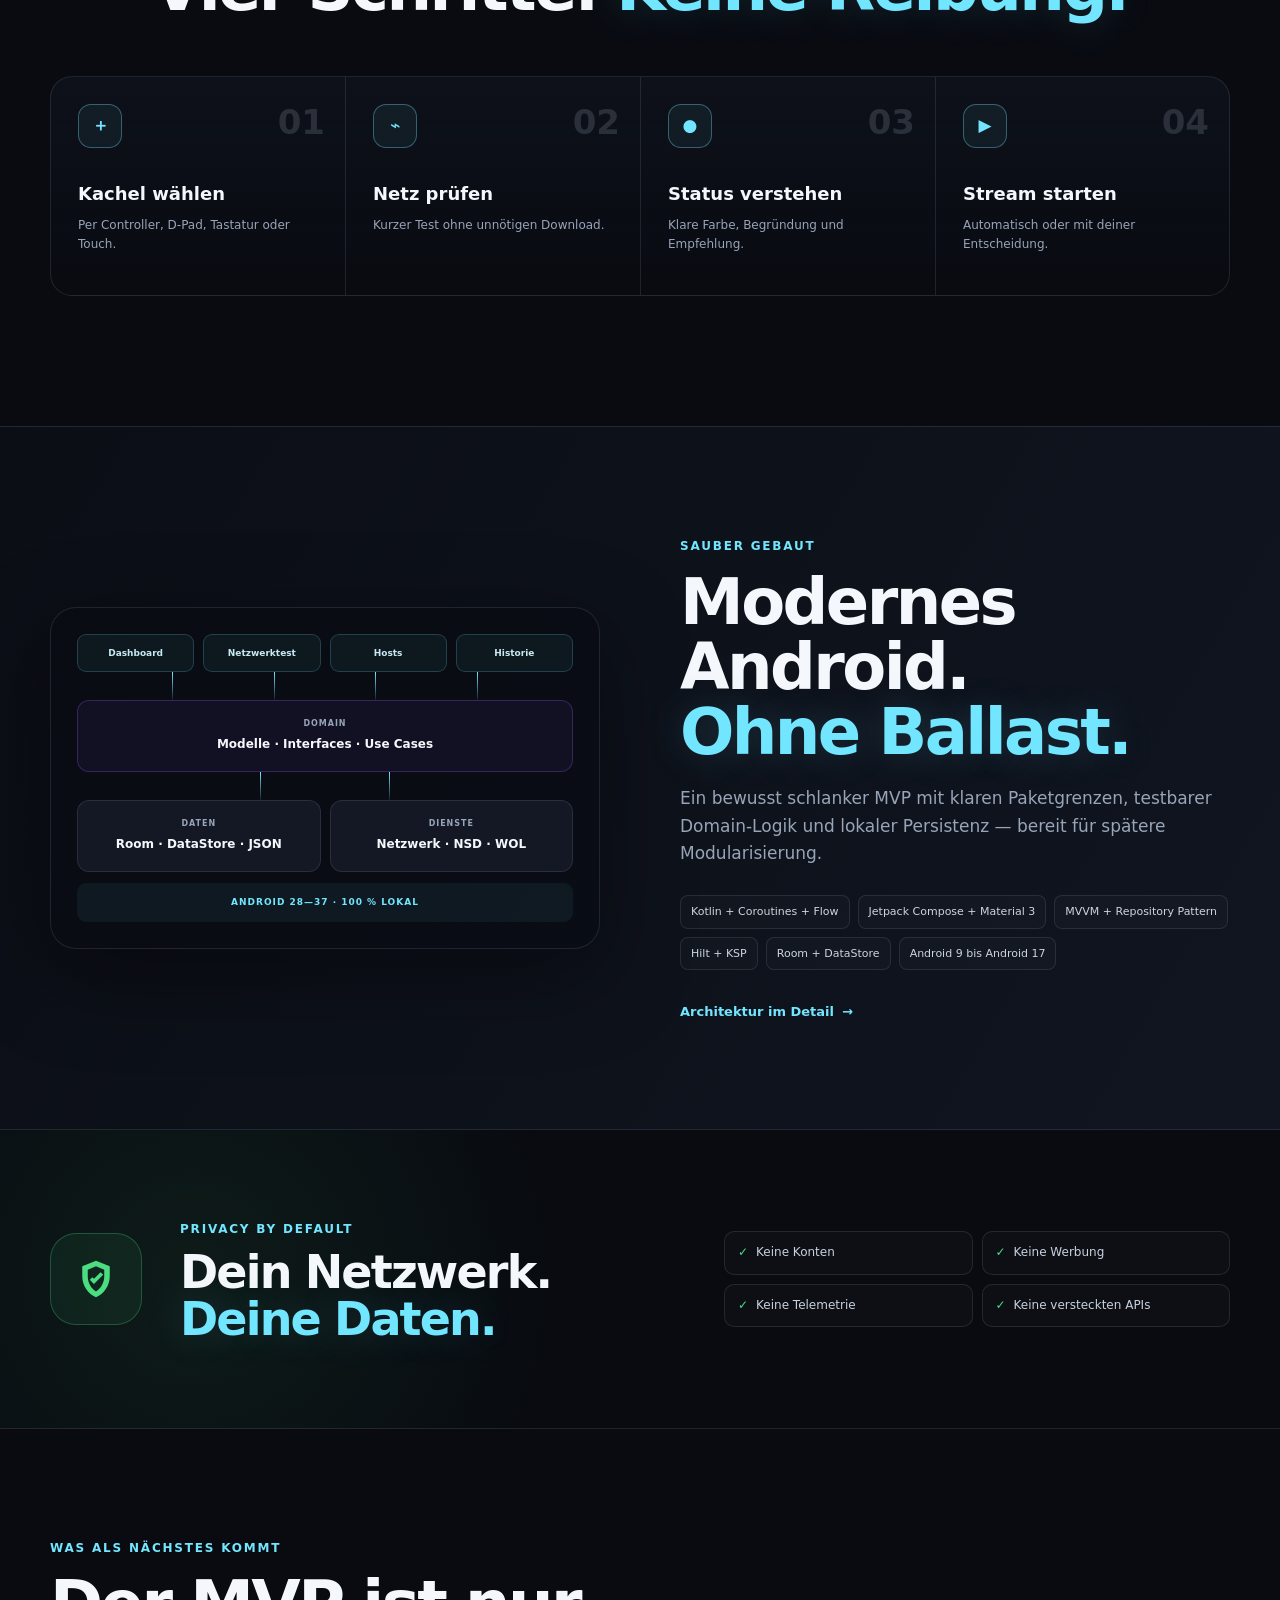
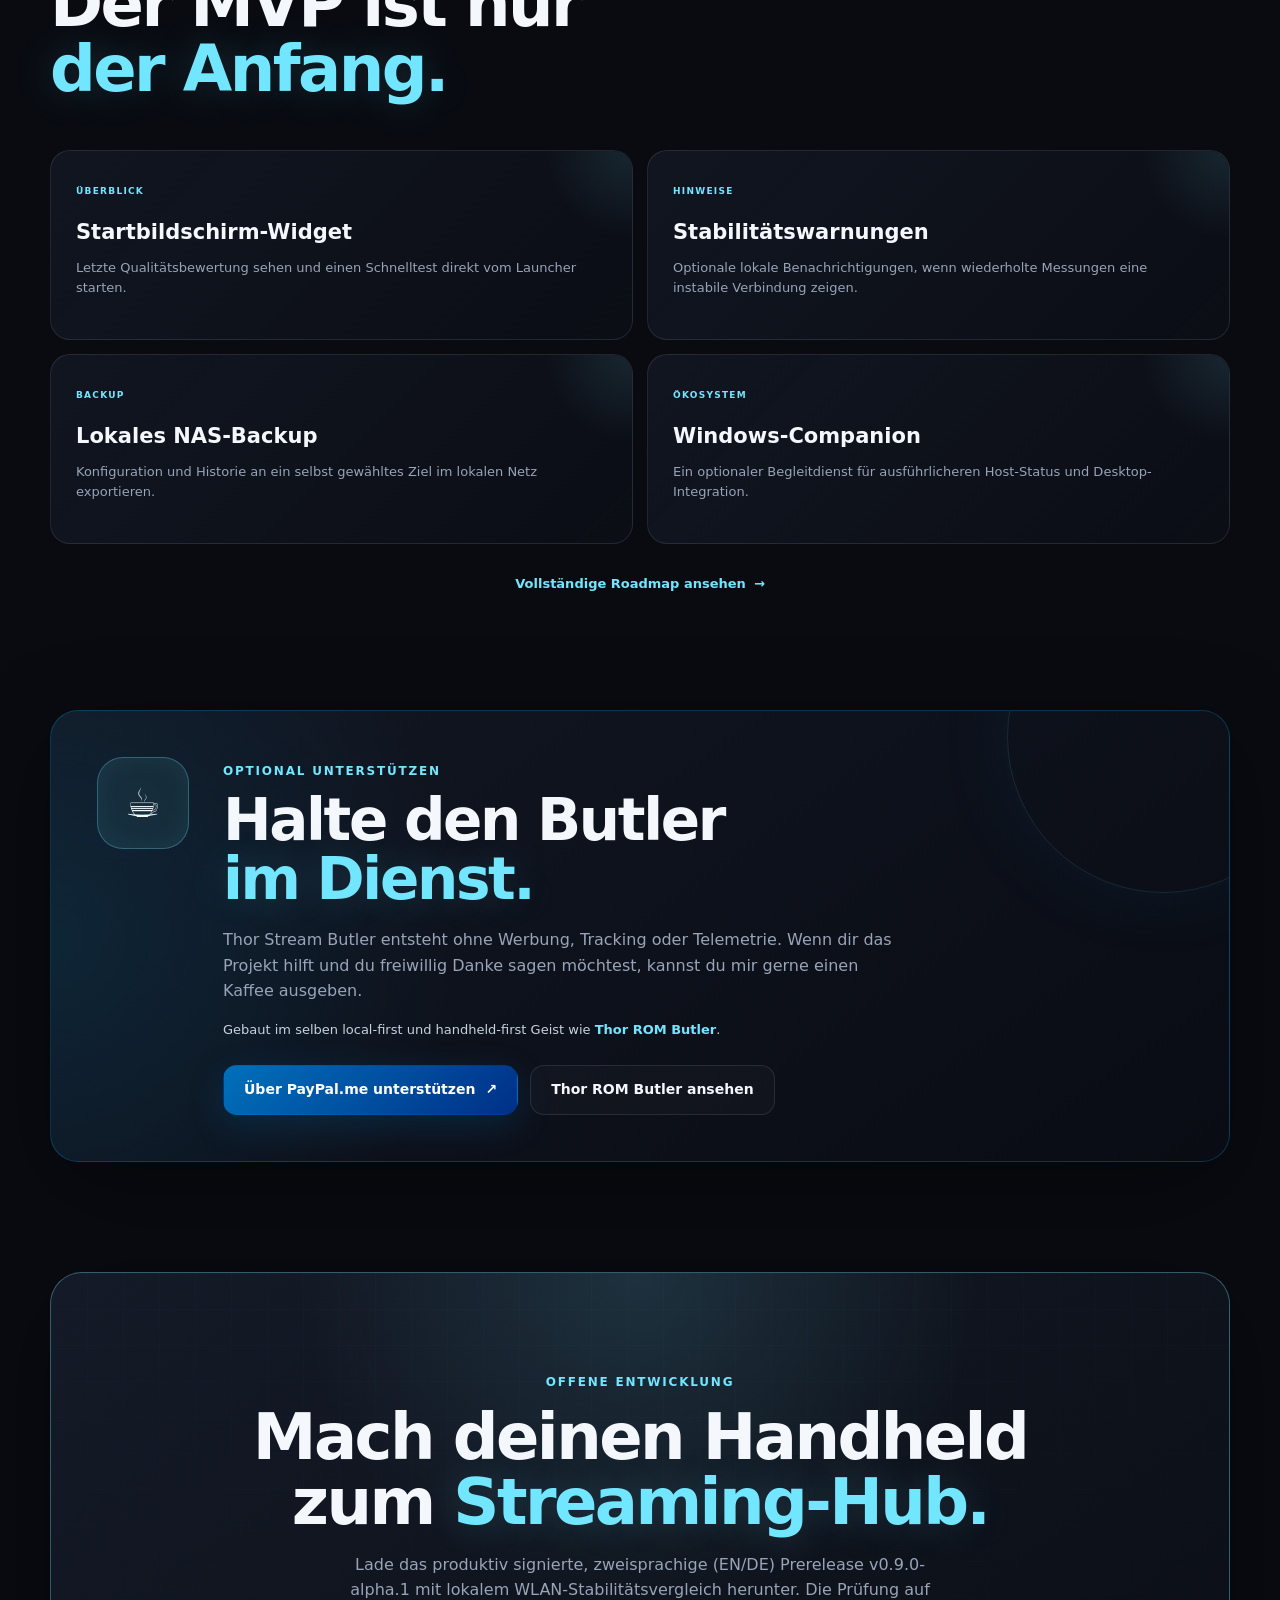
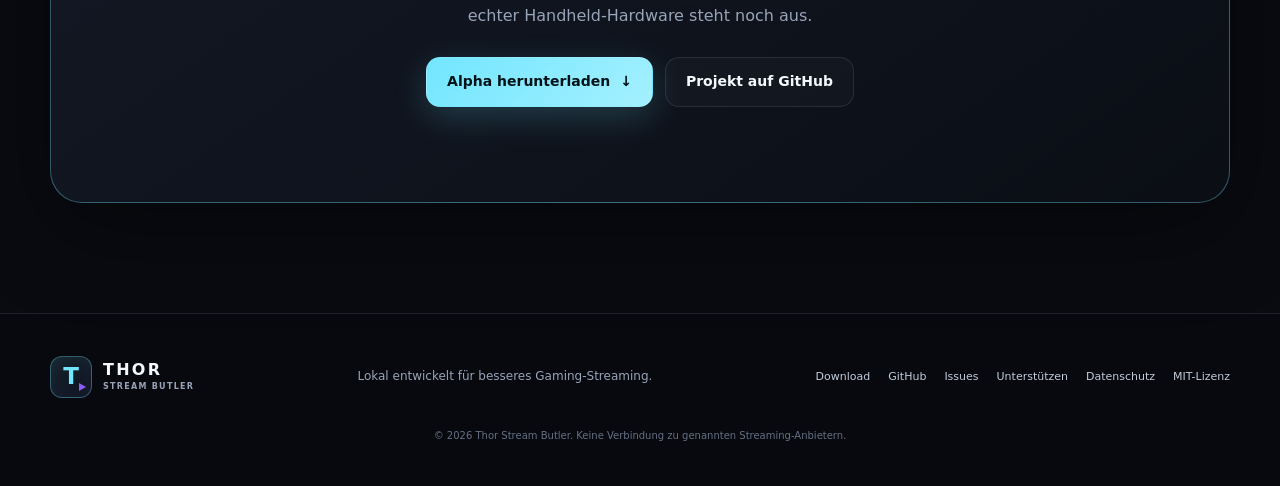
==== commit 48548594: "chore: prepare v0.9.0-alpha.1" ====
--- a/docs/de/index.html
+++ b/docs/de/index.html
@@ -71,7 +71,7 @@
         <h1>Streamen.<br><span>Prüfen.</span> Starten.</h1>
         <p class="hero-lead">Ein zentraler Gaming-Streaming-Launcher für Android-Handhelds, der nicht nur Apps öffnet — sondern vorher prüft, ob dein Netzwerk bereit ist.</p>
         <div class="hero-actions">
-          <a class="button button-primary" href="https://github.com/Strugglechen1337/thor-stream-butler/releases/tag/v0.8.0-alpha.1">
+          <a class="button button-primary" href="https://github.com/Strugglechen1337/thor-stream-butler/releases/tag/v0.9.0-alpha.1">
             <svg viewBox="0 0 24 24" aria-hidden="true"><path d="M12 .7a11.5 11.5 0 0 0-3.64 22.41c.58.11.79-.25.79-.56v-2.24c-3.22.7-3.9-1.37-3.9-1.37-.53-1.34-1.29-1.7-1.29-1.7-1.05-.72.08-.71.08-.71 1.17.08 1.78 1.2 1.78 1.2 1.04 1.77 2.72 1.26 3.38.96.1-.75.4-1.26.74-1.55-2.57-.29-5.27-1.28-5.27-5.68 0-1.26.45-2.28 1.19-3.09-.12-.29-.52-1.46.11-3.05 0 0 .97-.31 3.16 1.18a10.97 10.97 0 0 1 5.75 0c2.19-1.49 3.15-1.18 3.15-1.18.63 1.59.23 2.76.11 3.05.74.81 1.19 1.83 1.19 3.09 0 4.41-2.71 5.38-5.29 5.67.42.36.79 1.06.79 2.14v3.17c0 .31.21.68.8.56A11.5 11.5 0 0 0 12 .7Z"/></svg>
             Alpha-Vorschau laden
           </a>
@@ -237,9 +237,9 @@
       <div class="cta-content">
         <span class="kicker">OFFENE ENTWICKLUNG</span>
         <h2>Mach deinen Handheld<br>zum <em>Streaming-Hub.</em></h2>
-        <p>Lade das produktiv signierte, zweisprachige (EN/DE) Prerelease v0.8.0-alpha.1 mit lokalem Streaming-Session-Timer herunter. Die Prüfung auf echter Handheld-Hardware steht noch aus.</p>
+        <p>Lade das produktiv signierte, zweisprachige (EN/DE) Prerelease v0.9.0-alpha.1 mit lokalem WLAN-Stabilitätsvergleich herunter. Die Prüfung auf echter Handheld-Hardware steht noch aus.</p>
         <div class="hero-actions centered-actions">
-          <a class="button button-primary" href="https://github.com/Strugglechen1337/thor-stream-butler/releases/tag/v0.8.0-alpha.1">Alpha herunterladen <span>↓</span></a>
+          <a class="button button-primary" href="https://github.com/Strugglechen1337/thor-stream-butler/releases/tag/v0.9.0-alpha.1">Alpha herunterladen <span>↓</span></a>
           <a class="button button-ghost" href="https://github.com/Strugglechen1337/thor-stream-butler">Projekt auf GitHub</a>
         </div>
       </div>
@@ -250,7 +250,7 @@
     <div class="shell footer-inner">
       <a class="brand" href="#top"><span class="brand-mark" aria-hidden="true"><span>T</span><i></i></span><span class="brand-copy"><strong>THOR</strong><small>STREAM BUTLER</small></span></a>
       <p>Lokal entwickelt für besseres Gaming-Streaming.</p>
-      <div class="footer-links"><a href="https://github.com/Strugglechen1337/thor-stream-butler/releases/tag/v0.8.0-alpha.1">Download</a><a href="https://github.com/Strugglechen1337/thor-stream-butler">GitHub</a><a href="https://github.com/Strugglechen1337/thor-stream-butler/issues">Issues</a><a href="#support">Unterstützen</a><a href="./datenschutz/">Datenschutz</a><a href="https://github.com/Strugglechen1337/thor-stream-butler/blob/main/LICENSE">MIT-Lizenz</a></div>
+      <div class="footer-links"><a href="https://github.com/Strugglechen1337/thor-stream-butler/releases/tag/v0.9.0-alpha.1">Download</a><a href="https://github.com/Strugglechen1337/thor-stream-butler">GitHub</a><a href="https://github.com/Strugglechen1337/thor-stream-butler/issues">Issues</a><a href="#support">Unterstützen</a><a href="./datenschutz/">Datenschutz</a><a href="https://github.com/Strugglechen1337/thor-stream-butler/blob/main/LICENSE">MIT-Lizenz</a></div>
       <small>© <span data-year></span> Thor Stream Butler. Keine Verbindung zu genannten Streaming-Anbietern.</small>
     </div>
   </footer>
